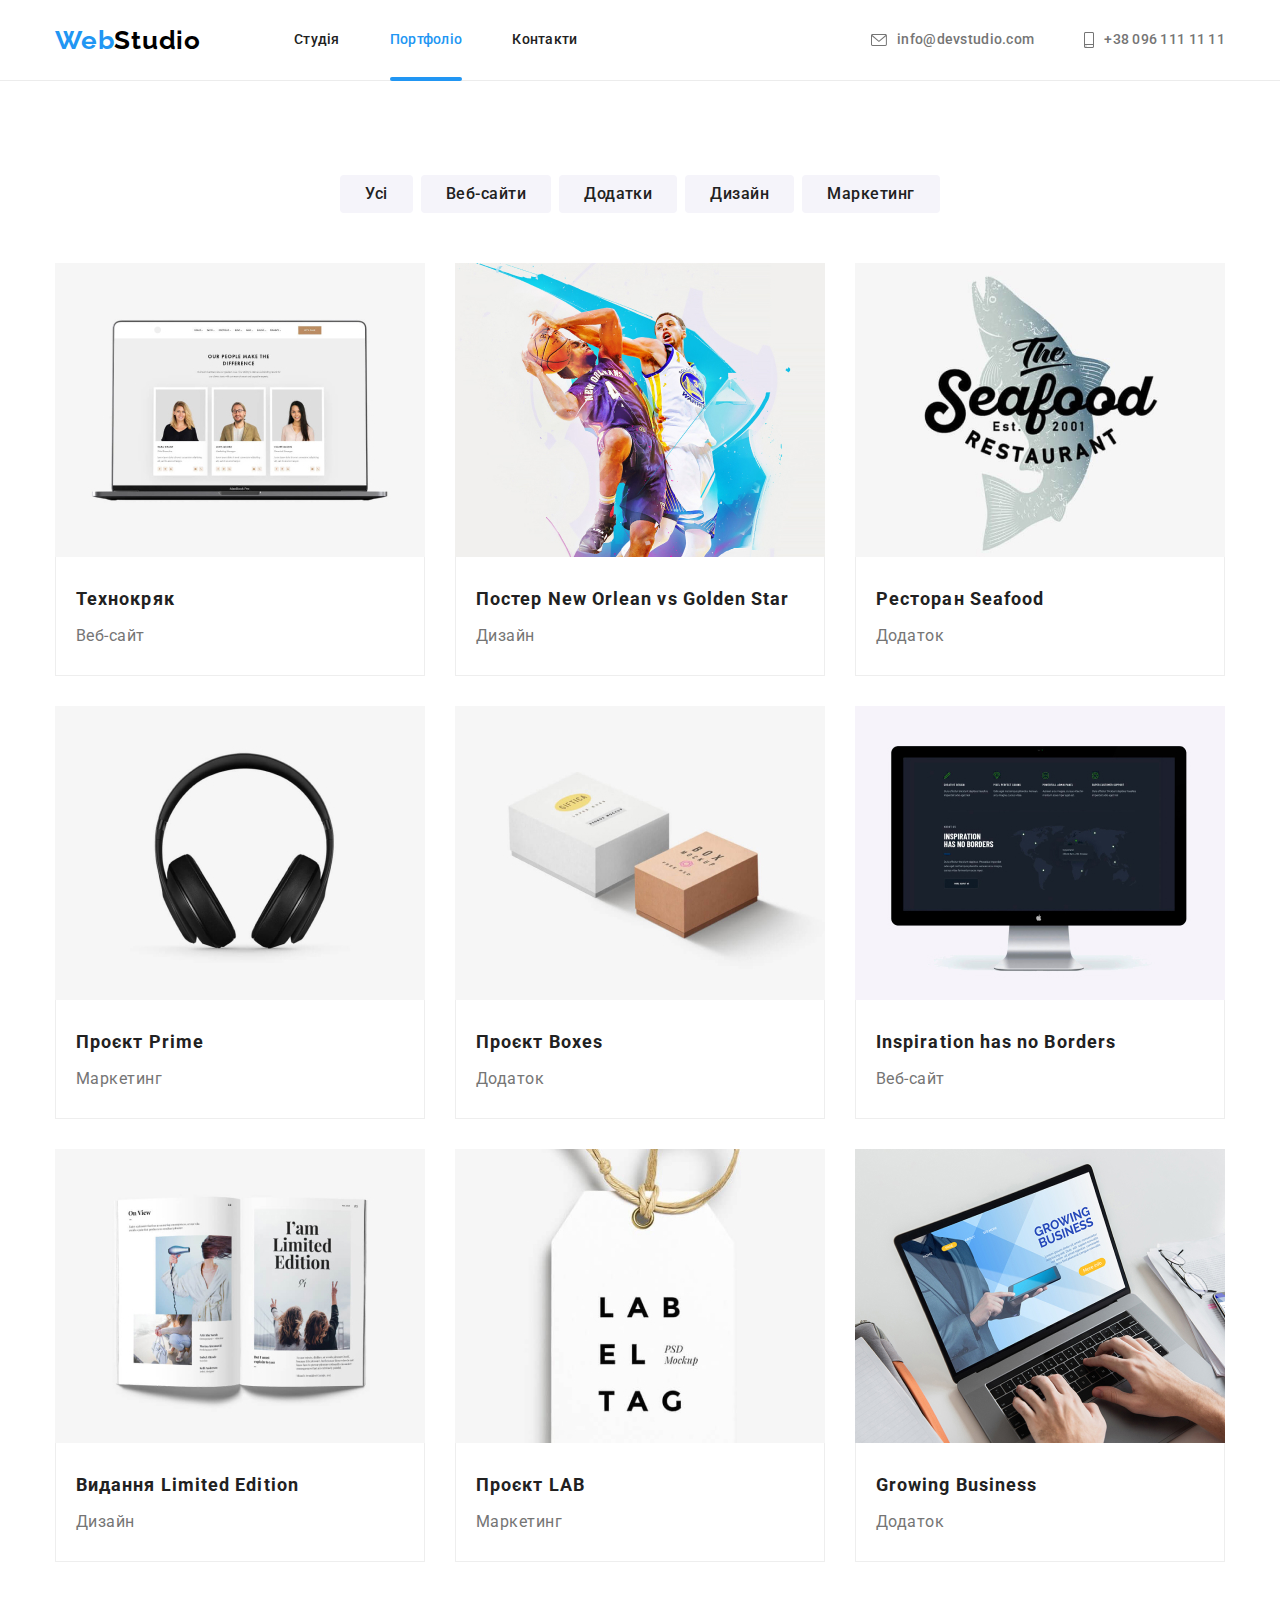
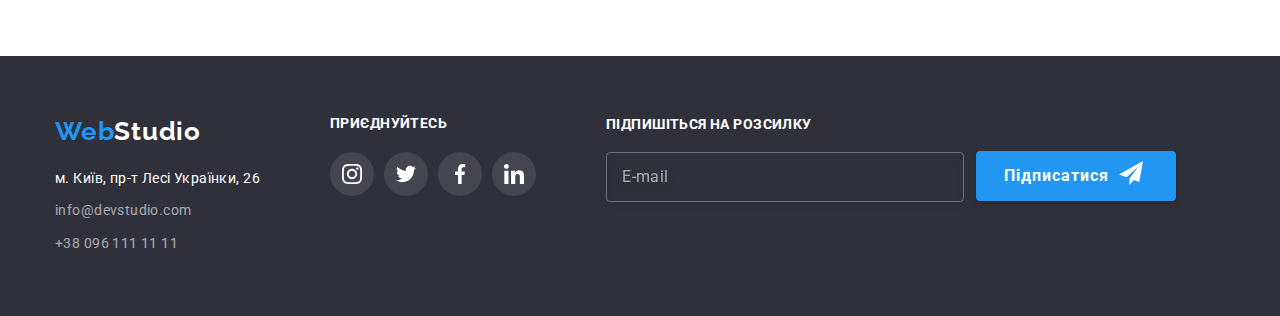
==== portfolio.html @ 60e1505f "HW8" ====
<!DOCTYPE html>
<html lang="uk">
<head>
    <meta charset="UTF-8">
    <meta http-equiv="X-UA-Compatible" content="IE=edge">
    <meta name="viewport" content="width=device-width, initial-scale=1.0">
    <title>Web Studio</title>
    <link rel="preconnect" href="https://fonts.googleapis.com">
    <link rel="preconnect" href="https://fonts.gstatic.com" crossorigin>
    <link href="https://fonts.googleapis.com/css2?family=Raleway:wght@700&family=Roboto:wght@400;500;700;900&display=swap" rel="stylesheet">
    <link rel="stylesheet" href="https://cdnjs.cloudflare.com/ajax/libs/modern-normalize/1.1.0/modern-normalize.min.css">
    <link rel="stylesheet" href="./css/main.min.css">
</head>
<body>
<!--Header-->
    <header class="header">
        <div class="header__main container">
            <a href="./index.html" class="logo">Web<span class="logo__header">Studio</span></a>
            
            <button type="button" class="button" data-menu-open>
                <svg width="40" height="40">
                    <use class="button__menu" href="./images/icons.svg#icon-menu"></use>
                </svg>
            </button>
            <div class="menu is-open" id="menu" data-menu>
                <button type="button" class="button button--close" data-menu-close>
                    <svg width="40" height="40" aria-label="mobile menu switch">
                        <use class="button__close" href="./images/icons.svg#icon-close"></use>
                    </svg>
                </button>
                <nav class="nav">
                    <ul class="nav__list list">
                        <li class="nav__item">
                            <a href="./index.html" class="nav__link">Студія</a>
                        </li>
                        <li class="nav__item">
                            <a href="#" class="nav__link nav__page">Портфоліо</a>
                        </li>
                        <li class="nav__item">
                            <a href="#" class="nav__link">Контакти</a>
                        </li>
                    </ul>
                </nav>
                <div class="mobile">
                    <ul class="contacts list">
                        <li class="contacts__item contacts__item--mail">
                            <a href="mailto:info@devstudio.com" class="contacts__link contacts__link--mail">
                                <svg class="contacts__envelope">
                                    <use href="./images/icons.svg#icon-envelope"></use>
                                </svg>
                                <span>info@devstudio.com</span>
                            </a>
                        </li>
                        <li class="contacts__item contacts__item--phone">
                            <a href="tel:+380961111111" class="contacts__link contacts__link--phone">
                                <svg class="contacts__smartphone">
                                    <use href="./images/icons.svg#icon-smartphone"></use>
                                </svg>
                                <span>+38 096 111 11 11</span>
                            </a>
                        </li>
                    </ul>
                    <ul class="social list">
                        <li>
                            <a href="#" class="social__network">Instagram</a>
                        </li>
                        <li>
                            <a href="#" class="social__network social__network--after">Twitter</a>
                        </li>
                        <li>
                            <a href="#" class="social__network social__network--after">Facebook</a>
                        </li>
                        <li>
                            <a href="#" class="social__network social__network--after">LinkedIn</a>
                        </li>
                    </ul>
                </div>
            </div>
        </div>
</header>
<!--Portfolio-->
    <main>
        <section class="portfolio">
            <h1 class="visually-hidden">Портфоліо</h1>
            <ul class="portfolio__names list">
                <li class="portfolio__elment">
                    <button type="button" class="portfolio__btn">Усі</button>
                </li>
                <li class="portfolio__elment">
                    <button type="button" class="portfolio__btn">Веб-сайти</button>
                </li>
                <li class="portfolio__elment">
                    <button type="button" class="portfolio__btn">Додатки</button>
                </li>
                <li class="portfolio__elment">
                    <button type="button" class="portfolio__btn">Дизайн</button>
                </li>
                <li class="portfolio__elment">
                    <button type="button" class="portfolio__btn">Маркетинг</button>
                </li>
            </ul>
            <div class="container">
                <ul class="portfolio__list list">
                    
                    <li class="portfolio__item">
                        <a href="#" class="portfolio__link">
                            <div class="portfolio__overlay">
                                <picture>
                                    <source srcset="
                                        ./images/projects/tehnocryack_s@1x.jpg 1x,
                                        ./images/projects/tehnocryack_s@2x.jpg 2x " media="(max-width: 767px)" type="image/jpg" />
                                    <source srcset="
                                        ./images/projects/tehnocryack_L@1x.jpg 1x,
                                        ./images/projects/tehnocryack_L@2x.jpg 2x" media="(min-width: 1200px)" type="image/jpg" />
                                    <source srcset="
                                        ./images/projects/tehnocryack_m@1x.jpg 1x,
                                        ./images/projects/tehnocryack_m@2x.jpg 2x " media="(min-width: 768px)" type="image/jpg" />
                                    <img class="portfolio__img" src="./images/projects/tehnocryack_L@1x.jpg" alt="website" />
                                </picture>
                                <p class="portfolio__overlay-text">Ресурс пропонує комплексні пропозиції з різним рівнем функціоналу та сервісів. Все це дозволить відвідувачу отримати
                                вичерпні відомості про компанію чи приватну особу.</p>
                            </div>
                            <div class="portfolio__item-text">
                                <h2 class="portfolio__title">Технокряк</h2>
                                <p class="portfolio__text">Веб-сайт</p>
                            </div>
                        </a>
                    </li>

                    <li class="portfolio__item">
                        <a href="#" class="portfolio__link">
                            <div class="portfolio__overlay">
                                <picture>
                                    <source srcset="
                                        ./images/projects/new-orlean_s@1x-1.jpg 1x,
                                        ./images/projects/new-orlean_s@2x-1.jpg 2x " media="(max-width: 767px)" type="image/jpg" />
                                    <source srcset="
                                        ./images/projects/new-orlean_L@1x-1.jpg 1x,
                                        ./images/projects/new-orlean_L@2x-1.jpg 2x" media="(min-width: 1200px)" type="image/jpg" />
                                    <source srcset="
                                        ./images/projects/new-orlean_m@1x-1.jpg 1x,
                                        ./images/projects/new-orlean_m@2x-1.jpg 2x " media="(min-width: 768px)" type="image/jpg" />
                                    <img class="portfolio__img" src="./images/projects/new-orlean_L@1x-1.jpg" alt="website" />
                                </picture>
                                <p class="portfolio__overlay-text">Ресурс пропонує комплексні пропозиції з різним рівнем функціоналу та сервісів. Все це дозволить відвідувачу отримати
                                вичерпні відомості про компанію чи приватну особу.</p>
                            </div>
                            <div class="portfolio__item-text">
                                <h2 class="portfolio__title">Постер New Orlean vs Golden Star</h2>
                                <p class="portfolio__text">Дизайн</p>
                            </div>
                        </a>
                    </li>

                    <li class="portfolio__item">
                        <a href="#" class="portfolio__link">
                            <div class="portfolio__overlay">
                                <picture>
                                    <source srcset="
                                        ./images/projects/seafood_s@1x-2.jpg 1x,
                                        ./images/projects/seafood_s@2x-2.jpg 2x " media="(max-width: 767px)" type="image/jpg" />
                                    <source srcset="
                                         ./images/projects/seafood_L@1x-2.jpg 1x,
                                         ./images/projects/seafood_L@2x-2.jpg 2x" media="(min-width: 1200px)" type="image/jpg" />
                                    <source srcset="
                                        ./images/projects/seafood_m@1x-2.jpg 1x,
                                        ./images/projects/seafood_m@2x-2.jpg 2x " media="(min-width: 768px)" type="image/jpg" />
                                    <img class="portfolio__img" src="./images/projects/seafood_L@1x-2.jpg" alt="website" />
                                </picture>
                                <p class="portfolio__overlay-text">Ресурс пропонує комплексні пропозиції з різним рівнем функціоналу та сервісів. Все це дозволить відвідувачу отримати
                                вичерпні відомості про компанію чи приватну особу.</p>
                            </div>
                            <div class="portfolio__item-text">
                                <h2 class="portfolio__title">Ресторан Seafood</h2>
                                <p class="portfolio__text">Додаток</p>
                            </div>
                        </a>
                    </li>
                    <li class="portfolio__item">
                        <a href="#" class="portfolio__link">
                            <div class="portfolio__overlay">
                                <picture>
                                <source srcset="
                                    ./images/projects/prime_s@1x-3.jpg 1x,
                                    ./images/projects/prime_s@2x-3.jpg 2x " media="(max-width: 767px)" type="image/jpg" />
                                <source srcset="
                                    ./images/projects/prime_L@1x-3.jpg 1x,
                                    ./images/projects/prime_L@2x-3.jpg 2x" media="(min-width: 1200px)" type="image/jpg" />
                                <source srcset="
                                    ./images/projects/prime_m@1x-3.jpg 1x,
                                    ./images/projects/prime_m@2x-3.jpg 2x " media="(min-width: 768px)" type="image/jpg" />
                                <img class="portfolio__img" src="./images/projects/prime_L@1x-3.jpg" alt="website" />
                                </picture>
                                <p class="portfolio__overlay-text">Ресурс пропонує комплексні пропозиції з різним рівнем функціоналу та сервісів. Все це дозволить відвідувачу отримати
                                вичерпні відомості про компанію чи приватну особу.</p>
                            </div>
                            <div class="portfolio__item-text">
                                <h2 class="portfolio__title">Проєкт Prime</h2>
                                <p class="portfolio__text">Маркетинг</p>
                            </div>
                        </a>
                    </li>
                    <li class="portfolio__item">
                        <a href="#" class="portfolio__link">
                            <div class="portfolio__overlay">
                                <picture>
                                    <source srcset="
                                       ./images/projects/boxes_s@1x-4.jpg 1x,
                                       ./images/projects/boxes_s@2x-4.jpg 2x " media="(max-width: 767px)" type="image/jpg" />
                                    <source srcset="
                                        ./images/projects/boxes_L@1x-4.jpg 1x,
                                        ./images/projects/boxes_L@2x-4.jpg 2x" media="(min-width: 1200px)" type="image/jpg" />
                                    <source srcset="
                                        ./images/projects/boxes_m@1x-4.jpg 1x,
                                        ./images/projects/boxes_m@2x-4.jpg 2x " media="(min-width: 768px)" type="image/jpg" />
                                    <img class="portfolio__img" src="./images/projects/boxes_L@1x-4.jpg" alt="website" />
                                </picture>
                                <p class="portfolio__overlay-text">Ресурс пропонує комплексні пропозиції з різним рівнем функціоналу та сервісів. Все це дозволить відвідувачу отримати
                                вичерпні відомості про компанію чи приватну особу.</p>
                            </div>
                            <div class="portfolio__item-text">
                                <h2 class="portfolio__title">Проєкт Boxes</h2>
                                <p class="portfolio__text">Додаток</p>
                            </div>
                        </a>
                    </li>
                    <li class="portfolio__item">
                        <a href="#" class="portfolio__link">
                            <div class="portfolio__overlay">
                                <picture>
                                    <source srcset="
                                       ./images/projects/inspiration_s@1x-5.jpg 1x,
                                       ./images/projects/inspiration_s@2x-5.jpg 2x " media="(max-width: 767px)" type="image/jpg" />
                                    <source srcset="
                                        ./images/projects/inspiration_L@1x-5.jpg 1x,
                                        ./images/projects/inspiration_L@2x-5.jpg 2x " media="(min-width: 1200px)" type="image/jpg" />
                                    <source srcset="
                                        ./images/projects/inspiration_m@1x-5.jpg 1x,
                                        ./images/projects/inspiration_m@2x-5.jpg 2x " media="(min-width: 768px)" type="image/jpg" />
                                    <img class="portfolio__img" src="./images/projects/inspiration_L@1x-5.jpg" alt="website" />
                                </picture>
                                <p class="portfolio__overlay-text">Ресурс пропонує комплексні пропозиції з різним рівнем функціоналу та сервісів. Все це дозволить відвідувачу отримати
                                вичерпні відомості про компанію чи приватну особу.</p>
                            </div>
                            <div class="portfolio__item-text">
                                <h2 class="portfolio__title">Inspiration has no Borders</h2>
                                <p class="portfolio__text">Веб-сайт</p>
                            </div>
                        </a>
                    </li>
                    <li class="portfolio__item">
                        <a href="#" class="portfolio__link">
                            <div class="portfolio__overlay">
                                <picture>
                                    <source srcset="
                                        ./images/projects/limited_s@1x-6.jpg 1x,
                                        ./images/projects/limited_s@2x-6.jpg 2x " media="(max-width: 767px)" type="image/jpg" />
                                    <source srcset="
                                        ./images/projects/limited_L@1x-6.jpg 1x,
                                        ./images/projects/limited_L@2x-6.jpg 2x " media="(min-width: 1200px)" type="image/jpg" />
                                    <source srcset="
                                        ./images/projects/limited_m@1x-6.jpg 1x,
                                        ./images/projects/limited_m@2x-6.jpg  2x " media="(min-width: 768px)" type="image/jpg" />
                                    <img class="portfolio__img" src="./images/projects/limited_L@1x-6.jpg" alt="website" />
                                </picture>
                                <p class="portfolio__overlay-text">Ресурс пропонує комплексні пропозиції з різним рівнем функціоналу та сервісів. Все це дозволить відвідувачу отримати
                                вичерпні відомості про компанію чи приватну особу.</p>
                            </div>
                            <div class="portfolio__item-text">
                                <h2 class="portfolio__title">Видання Limited Edition</h2>
                                <p class="portfolio__text">Дизайн</p>
                            </div>
                        </a>
                    </li>
                    <li class="portfolio__item">
                        <a href="#" class="portfolio__link">
                            <div class="portfolio__overlay">
                                <picture>
                                    <source srcset="
                                        ./images/projects/lab_s@1x-7.jpg 1x,
                                        ./images/projects/lab_s@2x-7.jpg 2x " media="(max-width: 767px)" type="image/jpg" />
                                    <source srcset="
                                        ./images/projects/lab_L@1x-7.jpg 1x,
                                        ./images/projects/lab_L@2x-7.jpg 2x " media="(min-width: 1200px)" type="image/jpg" />
                                    <source srcset="
                                        ./images/projects/lab_m@1x-7.jpg 1x,
                                        ./images/projects/lab_m@2x-7.jpg  2x " media="(min-width: 768px)" type="image/jpg" />
                                    <img class="portfolio__img" src="./images/projects/lab_L@1x-7.jpg" alt="website" />
                                </picture>
                                <p class="portfolio__overlay-text">Ресурс пропонує комплексні пропозиції з різним рівнем функціоналу та сервісів. Все це дозволить відвідувачу отримати
                                вичерпні відомості про компанію чи приватну особу.</p>
                            </div>
                            <div class="portfolio__item-text">
                                <h2 class="portfolio__title">Проєкт LAB</h2>
                                <p class="portfolio__text">Маркетинг</p>
                            </div>
                        </a>
                    </li>
                    <li class="portfolio__item">
                        <a href="#" class="portfolio__link">
                            <div class="portfolio__overlay">
                                <picture>
                                    <source srcset="
                                       ./images/projects/business_s@1x-8.jpg 1x,
                                       ./images/projects/business_s@2x-8.jpg 2x " media="(max-width: 767px)" type="image/jpg" />
                                    <source srcset="
                                        ./images/projects/business_L@1x-8.jpg 1x,
                                        ./images/projects/business_L@2x-8.jpg 2x " media="(min-width: 1200px)" type="image/jpg" />
                                    <source srcset="
                                        ./images/projects/business_m@1x-8.jpg 1x,
                                        ./images/projects/business_m@2x-8.jpg 2x " media="(min-width: 768px)" type="image/jpg" />
                                    <img class="portfolio__img" src="./images/projects/business_L@1x-8.jpg" alt=" website" />
                                </picture>
                                <p class="portfolio__overlay-text">Ресурс пропонує комплексні пропозиції з різним рівнем функціоналу та сервісів. Все це дозволить відвідувачу отримати
                                вичерпні відомості про компанію чи приватну особу.</p>
                            </div>
                            <div class="portfolio__item-text">
                                <h2 class="portfolio__title">Growing Business</h2>
                                <p class="portfolio__text">Додаток</p>
                            </div>
                        </a>
                    </li>
                </ul>
            </div>
        </section>
    </main>
    <!--Footer-->
    <footer class="footer">
        <div class="footer__main container">
            <div class="footer__list">
                <!--Address-->
                <div class="footer__address">
                    <a href="./index.html" class="logo">Web<span class="logo__footer">Studio</span></a>
                    <address class="address">
                        <ul class="address__list list">
                            <li class="address__item">
                                <a href="https://goo.gl/maps/w5W1yfR7xaKUDnxX9" target="_blank" rel="noreferrer"
                                    class="address__cont">м. Київ, пр-т Лесі Українки, 26</a>
                            </li>
                            <li class="address__item">
                                <a href="mailto:info@devstudio.com"
                                    class="address__cont address__cont--color">info@devstudio.com</a>
                            </li>
                            <li class="address__item">
                                <a href="tel:+380961111111" class="address__cont address__cont--color">+38 096 111 11 11</a>
                            </li>
                        </ul>
                    </address>
                </div>
                <!--Footer Networks-->
                <div class="footer__networks">
                    <h2 class="footer__title">приєднуйтесь</h2>
                    <ul class="network list">
                        <li>
                            <a href="https://instagram.com" target="_blank" rel="nofollow noopener noreferrer" class="network__icon">
                                <svg class="network__svg" width="20" height="20">
                                    <use href="./images/icons.svg#icon-instagram"></use>
                                </svg>
                            </a>
                        </li>
                        <li>
                            <a href="https://twitter.com" aria-label="Twitter icon" target="_blank" rel="nofollow noopener noreferrer"
                                class="network__icon">
                                <svg class="network__svg" width="20" height="20">
                                    <use href="./images/icons.svg#icon-twitter"></use>
                                </svg>
                            </a>
                        </li>
                        <li>
                            <a href="https://facebook.com" aria-label="Facebook icon" target="_blank" rel="nofollow noopener noreferrer"
                                class="network__icon">
                                <svg class="network__svg" width="20" height="20">
                                    <use href="./images/icons.svg#icon-facebook"></use>
                                </svg>
                            </a>
                        </li>
                        <li>
                            <a href="https://linkedin.com" aria-label="LinkedIn icon" target="_blank" rel="nofollow noopener noreferrer"
                                class="network__icon">
                                <svg class="network__svg" width="20" height="20">
                                    <use href="./images/icons.svg#icon-linkedin"></use>
                                </svg>
                            </a>
                        </li>
                    </ul>
                </div>
            </div>
            <!--Footer Subscription-->
            <form class="subscription">
                <div class="subscription__mail">
                    <label for="mail">Підпишіться на розсилку</label>
                    <input class="subscription__input" type="email" name="mail" id="mail" placeholder="E-mail" />
                </div>
                <button type="submit" class="subscription__btn">Підписатися
                    <svg class="subscription__icon" width="24" height="24">
                        <use href="./images/icons.svg#icon-subscription"></use>
                    </svg>
                </button>
            </form>
        </div>
    </footer>
    
    <script src="./js/modal.js"></script>
    <script src="./js/mobile-menu.js"></script>
</body>
</html>
---- css/main.min.css ----
body{font-family:"Roboto",sans-serif;color:#212121}body.modal-open{overflow:hidden}body.menu-open{overflow:hidden}body.is-open{overflow:hidden}button{cursor:pointer;font-family:inherit}img{display:block;max-width:100%;height:auto}h1,h2,h3,h4,h5,h6,p,ul,li{margin:0;padding:0}.container{max-width:1200px;padding:0 15px;margin:0 auto}@media screen and (min-width: 480px){.container{width:480px}}@media screen and (min-width: 768px){.container{width:768px}}@media screen and (min-width: 1200px){.container{width:1200px}}.list{margin:0;padding:0;list-style:none}.visually-hidden{position:absolute;white-space:nowrap;width:1px;height:1px;overflow:hidden;border:0;padding:0;clip:rect(0 0 0 0);-webkit-clip-path:inset(50%);clip-path:inset(50%);margin:-1px}.section{padding-top:60px;padding-bottom:60px}@media screen and (min-width: 1200px){.section{padding-top:94px;padding-bottom:94px}}.logo{padding:20px 0 20px 0;font-weight:700;font-size:26px;line-height:1.19;letter-spacing:.03em;text-decoration:none;font-family:"Raleway",sans-serif;color:#2196f3}.logo__header{color:#000}.logo__footer{color:#fff}.network{display:-webkit-inline-box;display:-ms-inline-flexbox;display:inline-flex;-webkit-box-pack:center;-ms-flex-pack:center;justify-content:center;-ms-flex-wrap:wrap;flex-wrap:wrap;gap:10px}.network--team{margin-bottom:30px}.network__icon{-webkit-transition:background-color 250ms cubic-bezier(0.4, 0, 0.2, 1);transition:background-color 250ms cubic-bezier(0.4, 0, 0.2, 1);display:-webkit-box;display:-ms-flexbox;display:flex;-webkit-box-pack:center;-ms-flex-pack:center;justify-content:center;-webkit-box-align:center;-ms-flex-align:center;align-items:center;width:44px;height:44px;border-radius:50%;background-color:rgba(255,255,255,.1)}.network__icon:hover,.network__icon:focus{background-color:#2196f3}.network__icon--team{background-color:#fff}.network__icon--team:hover>.network__svg--team{fill:#fff}.network__svg{fill:#fff}.network__svg--team{-webkit-transition:fill 250ms cubic-bezier(0.4, 0, 0.2, 1);transition:fill 250ms cubic-bezier(0.4, 0, 0.2, 1);fill:#afb1b8}.header{background-color:#fff;border-bottom:1px solid #ececec}.header__main{display:-webkit-box;display:-ms-flexbox;display:flex;-webkit-box-align:center;-ms-flex-align:center;align-items:center}.button{display:none}@media screen and (max-width: 767px){.button{display:-webkit-inline-box;display:-ms-inline-flexbox;display:inline-flex;margin:0;padding:0;margin-left:auto;border:none;background-color:rgba(0,0,0,0)}}.button.button__close{display:block}.button.is-open .button__close{display:block}.button.is-open .button__menu{display:none;position:absolute}.button:hover,.button:focus{fill:#2196f3}.button--close{position:absolute;top:10px;right:15px}.button--close svg{padding:5px}.menu{display:-webkit-box;display:-ms-flexbox;display:flex;-webkit-box-orient:vertical;-webkit-box-direction:normal;-ms-flex-direction:column;flex-direction:column;-webkit-box-pack:justify;-ms-flex-pack:justify;justify-content:space-between;overflow-y:auto;z-index:1}@media screen and (min-width: 768px){.menu{display:contents}}@media screen and (max-width: 767px){.menu{position:fixed;top:0;left:0;width:100%;height:100%;padding:48px 40px;background-color:#fff}}@media screen and (max-width: 369px){.menu{padding:48px 25px}}@media screen and (max-width: 767px){.menu.is-open{display:none}}.nav__list{display:block}@media screen and (min-width: 768px){.nav__list{display:-webkit-box;display:-ms-flexbox;display:flex;gap:50px;margin-left:93px}}@media screen and (max-width: 767px){.nav__item{margin-bottom:32px}}.nav__link{-webkit-transition:color 250ms cubic-bezier(0.4, 0, 0.2, 1);transition:color 250ms cubic-bezier(0.4, 0, 0.2, 1);font-style:normal;font-weight:500;font-size:40px;line-height:1.175;letter-spacing:.02em;text-decoration:none;color:#212121}@media screen and (max-width: 379px){.nav__link{font-size:30px}}@media screen and (min-width: 768px){.nav__link{display:block;padding-top:32px;padding-bottom:32px;font-weight:500;font-size:14px;line-height:1.14;letter-spacing:.02em}}.nav__link:hover,.nav__link:focus{color:#2196f3}.nav__page{position:relative;color:#2196f3}@media screen and (min-width: 768px){.nav__page::after{position:absolute;content:"";bottom:-1px;display:block;width:100%;height:4px;border-radius:2px;background-color:#2196f3}}@media screen and (min-width: 768px){.mobile{margin-left:auto}}@media screen and (max-width: 767px){.contacts{display:-webkit-box;display:-ms-flexbox;display:flex;gap:32px;margin-bottom:64px}}@media screen and (max-width: 1199px){.contacts{-webkit-box-orient:vertical;-webkit-box-direction:normal;-ms-flex-direction:column;flex-direction:column}}@media screen and (min-width: 1200px){.contacts{display:-webkit-box;display:-ms-flexbox;display:flex;-webkit-box-align:center;-ms-flex-align:center;align-items:center}}.contacts__link{-webkit-transition:fill 250ms,color 250ms cubic-bezier(0.4, 0, 0.2, 1);transition:fill 250ms,color 250ms cubic-bezier(0.4, 0, 0.2, 1);display:-webkit-box;display:-ms-flexbox;display:flex;-webkit-box-align:center;-ms-flex-align:center;align-items:center;padding-top:10px;padding-bottom:10px;text-decoration:none}@media screen and (min-width: 768px){.contacts__link{font-weight:500;font-size:14px;line-height:1.14;letter-spacing:.02em;color:#757575;fill:#757575}.contacts__link:hover{color:#2196f3;fill:#2196f3}}@media screen and (max-width: 767px){.contacts__link--phone{color:#2196f3}.contacts__link--mail{color:#757575}}.contacts__item+.contacts__item{margin-left:50px}@media screen and (max-width: 1199px){.contacts__item+.contacts__item{margin-left:0}}@media screen and (max-width: 767px){.contacts__item--mail{-webkit-box-ordinal-group:3;-ms-flex-order:2;order:2;font-weight:500;font-size:24px;line-height:1.1666666667;letter-spacing:.02em}}.contacts__envelope{display:none}@media screen and (min-width: 768px){.contacts__envelope{display:block;width:16px;height:12px;margin-right:10px}}@media screen and (max-width: 767px){.contacts__item--phone{font-weight:500;font-size:34px;line-height:1.1764705882;letter-spacing:.02em}}@media screen and (max-width: 379px){.contacts__item--phone{font-size:30px}}.contacts__smartphone{display:none}@media screen and (min-width: 768px){.contacts__smartphone{display:block;width:10px;height:16px;margin-right:10px}}.social{display:-webkit-box;display:-ms-flexbox;display:flex;-ms-flex-wrap:wrap;flex-wrap:wrap;gap:20px}@media screen and (max-width: 439px){.social{-webkit-box-orient:vertical;-webkit-box-direction:normal;-ms-flex-direction:column;flex-direction:column}}@media screen and (min-width: 768px){.social{display:none}}.social__network{position:relative;font-weight:500;font-size:18px;line-height:1.2222222222;letter-spacing:.02em;text-decoration:none;color:#2196f3}@media screen and (max-width: 439px){.social__network{-ms-flex-negative:2;flex-shrink:2}}@media screen and (min-width: 440px){.social__network--after::after{position:absolute;top:0;left:-10px;content:"";display:block;width:0px;height:22px;border:1px solid rgba(33,33,33,.2)}}.hero{max-width:1600px;margin:0 auto;padding-top:200px;padding-bottom:200px;text-align:center;background-size:cover;background-position:center}.hero__title{margin:0 auto 30px;font-size:26px;font-weight:900;line-height:1.36;letter-spacing:.06em;text-transform:uppercase;color:#fff}@media screen and (max-width: 379px){.hero__title{padding:0 15px}}@media screen and (min-width: 480px){.hero__title{width:360px;height:84px}}@media screen and (min-width: 1200px){.hero__title{width:696px;height:120px;font-size:44px}}.hero__btn{padding:10px 32px;-webkit-box-shadow:0px 4px 4px rgba(0,0,0,.15);box-shadow:0px 4px 4px rgba(0,0,0,.15);border-radius:4px;border:none;font-weight:700;font-size:16px;line-height:1.87;letter-spacing:.06em;background-color:#2196f3;color:#fff}.hero{background-image:-webkit-gradient(linear, left top, left bottom, from(rgba(47, 48, 58, 0.4)), to(rgba(47, 48, 58, 0.4))),url("../images/hero/hero_s@1x.jpg");background-image:linear-gradient(rgba(47, 48, 58, 0.4), rgba(47, 48, 58, 0.4)),url("../images/hero/hero_s@1x.jpg")}@media(min-device-pixel-ratio: 2),(-webkit-min-device-pixel-ratio: 2),(min-resolution: 192dpi),(min-resolution: 2dppx){.hero{background-image:-webkit-gradient(linear, left top, left bottom, from(rgba(47, 48, 58, 0.4)), to(rgba(47, 48, 58, 0.4))),url("../images/hero/hero_s@2x.jpg");background-image:linear-gradient(rgba(47, 48, 58, 0.4), rgba(47, 48, 58, 0.4)),url("../images/hero/hero_s@2x.jpg")}}@media screen and (min-width: 768px){.hero{background-image:-webkit-gradient(linear, left top, left bottom, from(rgba(47, 48, 58, 0.4)), to(rgba(47, 48, 58, 0.4))),url("../images/hero/hero_m@1x.jpg");background-image:linear-gradient(rgba(47, 48, 58, 0.4), rgba(47, 48, 58, 0.4)),url("../images/hero/hero_m@1x.jpg")}}@media screen and (min-width: 768px)and (min-device-pixel-ratio: 2),screen and (min-width: 768px)and (-webkit-min-device-pixel-ratio: 2),screen and (min-width: 768px)and (min-resolution: 192dpi),screen and (min-width: 768px)and (min-resolution: 2dppx){.hero{background-image:-webkit-gradient(linear, left top, left bottom, from(rgba(47, 48, 58, 0.4)), to(rgba(47, 48, 58, 0.4))),url("../images/hero/hero_m@2x.jpg");background-image:linear-gradient(rgba(47, 48, 58, 0.4), rgba(47, 48, 58, 0.4)),url("../images/hero/hero_m@2x.jpg")}}@media screen and (min-width: 1200px){.hero{background-image:-webkit-gradient(linear, left top, left bottom, from(rgba(47, 48, 58, 0.4)), to(rgba(47, 48, 58, 0.4))),url("../images/hero/hero_L@1x.jpg");background-image:linear-gradient(rgba(47, 48, 58, 0.4), rgba(47, 48, 58, 0.4)),url("../images/hero/hero_L@1x.jpg")}}@media screen and (min-width: 1200px)and (min-device-pixel-ratio: 2),screen and (min-width: 1200px)and (-webkit-min-device-pixel-ratio: 2),screen and (min-width: 1200px)and (min-resolution: 192dpi),screen and (min-width: 1200px)and (min-resolution: 2dppx){.hero{background-image:-webkit-gradient(linear, left top, left bottom, from(rgba(47, 48, 58, 0.4)), to(rgba(47, 48, 58, 0.4))),url("../images/hero/hero_L@2x.jpg");background-image:linear-gradient(rgba(47, 48, 58, 0.4), rgba(47, 48, 58, 0.4)),url("../images/hero/hero_L@2x.jpg")}}.advantages{background-color:#fff}@media screen and (min-width: 1200px){.advantages{padding-bottom:0}}.advantages__list{display:-webkit-box;display:-ms-flexbox;display:flex;-ms-flex-wrap:wrap;flex-wrap:wrap;gap:30px}@media screen and (max-width: 1199px){.advantages__list{-webkit-box-pack:center;-ms-flex-pack:center;justify-content:center}}@media screen and (min-width: 768px){.advantages__item{-ms-flex-preferred-size:calc((100% - 30px)/2);flex-basis:calc((100% - 30px)/2)}}@media screen and (min-width: 1200px){.advantages__item{-ms-flex-preferred-size:calc((100% - 90px)/4);flex-basis:calc((100% - 90px)/4)}}.advantages__icon{display:-webkit-box;display:-ms-flexbox;display:flex;-webkit-box-pack:center;-ms-flex-pack:center;justify-content:center;-webkit-box-align:center;-ms-flex-align:center;align-items:center;height:120px;margin-bottom:30px;border-radius:4px;background-color:#f5f4fa}@media screen and (min-width: 480px){.advantages__icon{width:450px}}@media screen and (min-width: 768px){.advantages__icon{width:354px}}@media screen and (min-width: 1200px){.advantages__icon{width:270px}}.advantages__svg{width:70px;height:70px}.advantages__title{margin-bottom:10px;font-size:14px;line-height:1.14;letter-spacing:.03em;text-transform:uppercase}@media screen and (max-width: 767px){.advantages__title{text-align:center}}.advantages__text{font-size:14px;line-height:1.71;letter-spacing:.03em;color:#757575}@media screen and (min-width: 480px){.advantages__text{width:354px}}@media screen and (min-width: 1200px){.advantages__text{width:270px}}.practice{background-color:#fff}.practice__title{margin-bottom:50px;font-size:36px;line-height:1.17;text-align:center;letter-spacing:.03em}.practice__list{display:-webkit-box;display:-ms-flexbox;display:flex;gap:30px;-ms-flex-wrap:wrap;flex-wrap:wrap}.practice__item{position:relative;-ms-flex-preferred-size:calc((100% - 60px)/3);flex-basis:calc((100% - 60px)/3)}.practice__img{display:block}.practice__lining{position:absolute;bottom:0;width:370px;height:70px;background-color:rgba(47,48,58,.8)}.practice__name{padding-top:27px;padding-bottom:27px;font-size:14px;line-height:1.14;text-align:center;letter-spacing:.03em;text-transform:uppercase;color:#fff}@media screen and (max-width: 1199px){.practice{display:none}}.team{text-align:center;background-color:#f5f4fa}.team__title{margin-bottom:50px;font-size:36px;line-height:1.17;letter-spacing:.03em}.team__list{display:-webkit-box;display:-ms-flexbox;display:flex;gap:30px;-ms-flex-wrap:wrap;flex-wrap:wrap;-webkit-box-pack:center;-ms-flex-pack:center;justify-content:center}.team__item{background:#fff;-webkit-box-shadow:0px 1px 3px rgba(0,0,0,.12),0px 1px 1px rgba(0,0,0,.14),0px 2px 1px rgba(0,0,0,.2);box-shadow:0px 1px 3px rgba(0,0,0,.12),0px 1px 1px rgba(0,0,0,.14),0px 2px 1px rgba(0,0,0,.2);border-radius:0px 0px 4px 4px}@media screen and (min-width: 768px){.team__item{-ms-flex-preferred-size:calc((100% - 30px)/2);flex-basis:calc((100% - 30px)/2)}}@media screen and (min-width: 1200px){.team__item{-ms-flex-preferred-size:calc((100% - 90px)/4);flex-basis:calc((100% - 90px)/4)}}.team__name{margin:30px 0 10px 0;font-weight:500;font-size:16px;line-height:1.19;letter-spacing:.03em}.team__text{margin-bottom:16px;font-size:16px;line-height:1.19;letter-spacing:.03em;color:#757575}.team img{width:450px}@media screen and (min-width: 480px){.team img{height:460px}}@media screen and (min-width: 768px){.team img{width:354px;height:374px}}@media screen and (min-width: 1200px){.team img{width:270px;height:260px}}.clients__title{margin-bottom:50px;font-size:36px;line-height:1.16;letter-spacing:.03em;text-align:center}.clients__list{display:-webkit-box;display:-ms-flexbox;display:flex;-webkit-box-pack:center;-ms-flex-pack:center;justify-content:center;-ms-flex-wrap:wrap;flex-wrap:wrap;gap:30px}@media screen and (min-width: 480px){.clients__item{-ms-flex-preferred-size:calc((100% - 30px)/2);flex-basis:calc((100% - 30px)/2)}}@media screen and (min-width: 768px){.clients__item{-ms-flex-preferred-size:calc((100% - 60px)/3);flex-basis:calc((100% - 60px)/3)}}@media screen and (min-width: 1200px){.clients__item{-ms-flex-preferred-size:calc((100% - 150px)/6);flex-basis:calc((100% - 150px)/6)}}.clients__icon{-webkit-transition:border-color 250ms,color 250ms cubic-bezier(0.4, 0, 0.2, 1);transition:border-color 250ms,color 250ms cubic-bezier(0.4, 0, 0.2, 1);display:block;width:210px;height:92px;border:1px solid #afb1b8;border-radius:4px;color:#afb1b8}@media screen and (min-width: 768px){.clients__icon{width:226px}}@media screen and (min-width: 1200px){.clients__icon{width:170px}}.clients__icon:hover,.clients__icon:focus{border-color:#2196f3;color:#2196f3}.clients__svg{margin:16px 52px;width:106px;height:60px;fill:currentColor}@media screen and (min-width: 768px){.clients__svg{margin:16px 60px}}@media screen and (min-width: 1200px){.clients__svg{margin:16px 32px}}.portfolio{padding-top:94px;padding-bottom:94px;background-color:#fff}.portfolio__names{display:-webkit-box;display:-ms-flexbox;display:flex;-ms-flex-wrap:wrap;flex-wrap:wrap;-webkit-box-pack:center;-ms-flex-pack:center;justify-content:center;margin-bottom:50px;gap:8px}.portfolio__elment{-ms-flex-line-pack:start;align-content:flex-start}.portfolio__btn{-webkit-transition:background-color 250ms,color 250ms,border-radius 250ms cubic-bezier(0.4, 0, 0.2, 1),-webkit-box-shadow 250ms;transition:background-color 250ms,color 250ms,border-radius 250ms cubic-bezier(0.4, 0, 0.2, 1),-webkit-box-shadow 250ms;transition:background-color 250ms,color 250ms,box-shadow 250ms,border-radius 250ms cubic-bezier(0.4, 0, 0.2, 1);transition:background-color 250ms,color 250ms,box-shadow 250ms,border-radius 250ms cubic-bezier(0.4, 0, 0.2, 1),-webkit-box-shadow 250ms;padding:6px 25px;border:none;border-radius:4px;font-weight:500;font-size:16px;line-height:1.62;text-align:center;letter-spacing:.03em;background-color:#f5f4fa;color:#212121}.portfolio__btn:hover,.portfolio__btn:focus{background-color:#2196f3;color:#fff;-webkit-box-shadow:0px 3px 1px rgba(0,0,0,.1),0px 1px 2px rgba(0,0,0,.08),0px 2px 2px rgba(0,0,0,.12);box-shadow:0px 3px 1px rgba(0,0,0,.1),0px 1px 2px rgba(0,0,0,.08),0px 2px 2px rgba(0,0,0,.12)}.portfolio__list{display:-webkit-box;display:-ms-flexbox;display:flex;-ms-flex-wrap:wrap;flex-wrap:wrap;gap:30px}.portfolio__item{-webkit-transition:250ms cubic-bezier(0.4, 0, 0.2, 1);transition:250ms cubic-bezier(0.4, 0, 0.2, 1);width:450px}.portfolio__item:hover,.portfolio__item:focus{-webkit-box-shadow:0px 1px 1px rgba(0,0,0,.12),0px 4px 4px rgba(0,0,0,.06),1px 4px 6px rgba(0,0,0,.16);box-shadow:0px 1px 1px rgba(0,0,0,.12),0px 4px 4px rgba(0,0,0,.06),1px 4px 6px rgba(0,0,0,.16)}@media screen and (min-width: 768px){.portfolio__item{width:354px;-ms-flex-preferred-size:calc((100% - 30px)/2);flex-basis:calc((100% - 30px)/2)}}@media screen and (min-width: 1200px){.portfolio__item{width:370px;-ms-flex-preferred-size:calc((100% - 60px)/3);flex-basis:calc((100% - 60px)/3)}}.portfolio__link{text-decoration:none}.portfolio__img{height:294px}@media screen and (max-width: 767px){.portfolio__img{width:450px}}.portfolio__overlay{position:relative;overflow:hidden}.portfolio__item:hover .portfolio__overlay-text{-webkit-transform:translateY(0);transform:translateY(0)}.portfolio__overlay-text{-webkit-transition:-webkit-transform 250ms cubic-bezier(0.4, 0, 0.2, 1);transition:-webkit-transform 250ms cubic-bezier(0.4, 0, 0.2, 1);transition:transform 250ms cubic-bezier(0.4, 0, 0.2, 1);transition:transform 250ms cubic-bezier(0.4, 0, 0.2, 1), -webkit-transform 250ms cubic-bezier(0.4, 0, 0.2, 1);position:absolute;-webkit-transform:translateY(100%);transform:translateY(100%);top:0;width:100%;height:100%;padding:63px 24px;font-size:18px;line-height:1.55;letter-spacing:.03em;background-color:rgba(33,150,243,.9);color:#fff}.portfolio__item-text{padding:24px 20px;border:1px solid #eee;border-top:none}.portfolio__title{margin-bottom:4px;font-size:18px;line-height:2;letter-spacing:.06em;color:#212121}.portfolio__text{font-size:16px;line-height:1.87;letter-spacing:.03em;color:#757575}.footer{background-color:#2f303a}.footer__main{padding-top:60px}@media screen and (min-width: 1200px){.footer__main{display:-webkit-box;display:-ms-flexbox;display:flex;-ms-flex-wrap:wrap;flex-wrap:wrap;gap:70px}}.footer__list{display:contents}@media screen and (max-width: 767px){.footer__list{-webkit-box-orient:vertical;-webkit-box-direction:normal;-ms-flex-direction:column;flex-direction:column}}@media screen and (max-width: 1199px){.footer__list{display:-webkit-box;display:-ms-flexbox;display:flex;-ms-flex-pack:distribute;justify-content:space-around}}@media screen and (max-width: 1199px){.footer__address{text-align:center}}.footer__networks{display:-webkit-box;display:-ms-flexbox;display:flex;-webkit-box-orient:vertical;-webkit-box-direction:normal;-ms-flex-direction:column;flex-direction:column}@media screen and (max-width: 767px){.footer__networks{margin-bottom:60px}}.address{margin-top:20px;padding-bottom:60px;font-style:normal}.address__item{margin-bottom:9px;display:block}.address__item:last-child{margin-bottom:0}.address__cont{-webkit-transition:color 250ms cubic-bezier(0.4, 0, 0.2, 1);transition:color 250ms cubic-bezier(0.4, 0, 0.2, 1);font-weight:400;font-size:14px;line-height:1.71;letter-spacing:.03em;text-decoration:none;color:#fff}.address__cont:hover,.address__cont:focus{color:#fff}.address__cont--color{color:rgba(255,255,255,.6)}.footer__title{margin-bottom:20px;font-size:14px;line-height:1.14;letter-spacing:.03em;text-transform:uppercase;color:#fff}@media screen and (max-width: 1199px){.footer__title{text-align:center}}.subscription{color:#fff}@media screen and (min-width: 1200px){.subscription{display:-webkit-box;display:-ms-flexbox;display:flex;gap:12px}}@media screen and (max-width: 1199px){.subscription{display:-webkit-box;display:-ms-flexbox;display:flex;-webkit-box-orient:vertical;-webkit-box-direction:normal;-ms-flex-direction:column;flex-direction:column;-webkit-box-align:center;-ms-flex-align:center;align-items:center;text-align:center;padding-bottom:58px}}.subscription__mail{display:-webkit-box;display:-ms-flexbox;display:flex;-webkit-box-orient:vertical;-webkit-box-direction:normal;-ms-flex-direction:column;flex-direction:column;font-weight:700;font-size:14px;line-height:1.1428571429;letter-spacing:.03em;text-transform:uppercase}@media screen and (max-width: 1199px){.subscription__mail{margin-bottom:20px}}.subscription__mail label{display:contents;cursor:pointer}.subscription__input{height:50px;margin-top:20px;padding:16px 15px;border:1px solid rgba(255,255,255,.3);-webkit-filter:drop-shadow(0px 4px 4px rgba(0, 0, 0, 0.15));filter:drop-shadow(0px 4px 4px rgba(0, 0, 0, 0.15));border-radius:4px;background-color:rgba(0,0,0,0)}@media screen and (min-width: 480px){.subscription__input{width:358px}}.subscription__input:focus{font-weight:400;font-size:16px;line-height:1.25;letter-spacing:.03em;color:#fff;background-color:rgba(0,0,0,0)}.subscription__input::-webkit-input-placeholder{font-weight:400;font-size:16px;line-height:1.25;letter-spacing:.03em;color:rgba(255,255,255,.6)}.subscription__input::-moz-placeholder{font-weight:400;font-size:16px;line-height:1.25;letter-spacing:.03em;color:rgba(255,255,255,.6)}.subscription__input:-ms-input-placeholder{font-weight:400;font-size:16px;line-height:1.25;letter-spacing:.03em;color:rgba(255,255,255,.6)}.subscription__input::-ms-input-placeholder{font-weight:400;font-size:16px;line-height:1.25;letter-spacing:.03em;color:rgba(255,255,255,.6)}.subscription__input::placeholder{font-weight:400;font-size:16px;line-height:1.25;letter-spacing:.03em;color:rgba(255,255,255,.6)}.subscription__btn{display:-webkit-box;display:-ms-flexbox;display:flex;width:200px;height:50px;padding:10px 28px;-webkit-box-shadow:0px 4px 4px rgba(0,0,0,.15);box-shadow:0px 4px 4px rgba(0,0,0,.15);border-radius:4px;border:none;font-weight:700;font-size:16px;line-height:1.87;letter-spacing:.06em;background-color:#2196f3;color:#fff}@media screen and (min-width: 1200px){.subscription__btn{-webkit-transform:translateY(35px);transform:translateY(35px)}}.subscription__icon{margin-left:10px;fill:#fff}.backdrop{position:fixed;top:0;left:0;-webkit-transition:opacity 250ms cubic-bezier(0.4, 0, 0.2, 1);transition:opacity 250ms cubic-bezier(0.4, 0, 0.2, 1);overflow-y:scroll;width:100%;height:100%;background-color:rgba(0,0,0,.2);opacity:1}.backdrop.is-hidden{opacity:0;pointer-events:none}.backdrop.is-hidden .modal{-webkit-transform:translate(-50%, -50%) scale(1.1);transform:translate(-50%, -50%) scale(1.1)}.modal{position:absolute;top:50%;left:50%;-webkit-transform:translate(-50%, -50%) scale(1);transform:translate(-50%, -50%) scale(1);-webkit-transition:-webkit-transform 250ms cubic-bezier(0.4, 0, 0.2, 1);transition:-webkit-transform 250ms cubic-bezier(0.4, 0, 0.2, 1);transition:transform 250ms cubic-bezier(0.4, 0, 0.2, 1);transition:transform 250ms cubic-bezier(0.4, 0, 0.2, 1), -webkit-transform 250ms cubic-bezier(0.4, 0, 0.2, 1);max-width:450px;max-height:609px;-webkit-box-shadow:0px 1px 3px rgba(0,0,0,.12),0px 1px 1px rgba(0,0,0,.14),0px 2px 1px rgba(0,0,0,.2);box-shadow:0px 1px 3px rgba(0,0,0,.12),0px 1px 1px rgba(0,0,0,.14),0px 2px 1px rgba(0,0,0,.2);border-radius:4px;background-color:#fff}@media screen and (min-width: 1200px){.modal{max-width:528px;max-height:581px}}.modal__hidden-btn{position:absolute;top:8px;right:8px;display:-webkit-box;display:-ms-flexbox;display:flex;-webkit-box-align:center;-ms-flex-align:center;align-items:center;height:30px;border-radius:50%;background:#fff;border:1px solid rgba(0,0,0,.1)}.modal__btn-icon{width:18px;height:18px;-webkit-transition:fill 250ms cubic-bezier(0.4, 0, 0.2, 1);transition:fill 250ms cubic-bezier(0.4, 0, 0.2, 1)}.modal__btn-icon:hover,.modal__btn-icon:focus{fill:#2196f3}.modal__group{padding:40px;text-align:center}@media screen and (max-width: 369px){.modal__group{padding:40px 25px}}.modal__title{margin-bottom:12px;font-size:20px;line-height:1.15;letter-spacing:.03em}.modal__item{margin-bottom:10px}.modal__field{position:relative;display:-webkit-box;display:-ms-flexbox;display:flex;-webkit-box-orient:vertical;-webkit-box-direction:normal;-ms-flex-direction:column;flex-direction:column;font-size:12px;line-height:1.1666666667;letter-spacing:.01em;text-align:left;color:#757575}.modal__field>input{margin-top:4px;padding:12px 42px;border:1px solid rgba(33,33,33,.2);border-radius:4px}.modal__field>input:focus-within,.modal__field>input:focus-visible{border:1px solid #2196f3;outline-style:none}.modal__field>svg{position:absolute;left:12px;bottom:11px}.modal__field>input:focus-within+svg{fill:#2196f3}.modal__textarea{margin-bottom:20px;text-align:left}.modal__textarea-label{display:-webkit-box;display:-ms-flexbox;display:flex;-webkit-box-orient:vertical;-webkit-box-direction:normal;-ms-flex-direction:column;flex-direction:column;font-size:12px;line-height:1.1666666667;letter-spacing:.01em;color:#757575}.modal__textarea-label>textarea{margin-top:4px;padding:12px 16px;resize:none;border:1px solid rgba(33,33,33,.2);border-radius:4px}.modal__textarea-label>textarea::-webkit-input-placeholder{font-size:12px;line-height:1.1666666667;letter-spacing:.01em;color:rgba(117,117,117,.5)}.modal__textarea-label>textarea::-moz-placeholder{font-size:12px;line-height:1.1666666667;letter-spacing:.01em;color:rgba(117,117,117,.5)}.modal__textarea-label>textarea:-ms-input-placeholder{font-size:12px;line-height:1.1666666667;letter-spacing:.01em;color:rgba(117,117,117,.5)}.modal__textarea-label>textarea::-ms-input-placeholder{font-size:12px;line-height:1.1666666667;letter-spacing:.01em;color:rgba(117,117,117,.5)}.modal__textarea-label>textarea::placeholder{font-size:12px;line-height:1.1666666667;letter-spacing:.01em;color:rgba(117,117,117,.5)}.modal__textarea-label:focus-within>textarea,.modal__textarea-label:focus-visible>textarea{border:1px solid #2196f3;outline-style:none}.modal__checkbox{margin-bottom:30px}.modal__checkbox label{font-size:14px;line-height:1.7142857143;letter-spacing:.03em;color:#757575}.modal__checkbox svg{position:relative;bottom:-3px;margin-right:7px;border:2px solid #212121;border-radius:3px;fill:rgba(0,0,0,0)}.modal__checkbox>label>input:checked+svg{background-color:#2196f3;border-color:#2196f3;fill:#fff}.modal__checkbox a{text-underline-offset:3px;color:#2196f3}.modal__btn{padding:10px 52px;-webkit-box-shadow:0px 4px 4px rgba(0,0,0,.15);box-shadow:0px 4px 4px rgba(0,0,0,.15);border-radius:4px;border:none;font-weight:700;font-size:16px;line-height:1.87;letter-spacing:.06em;background-color:#2196f3;color:#fff}/*# sourceMappingURL=main.min.css.map */
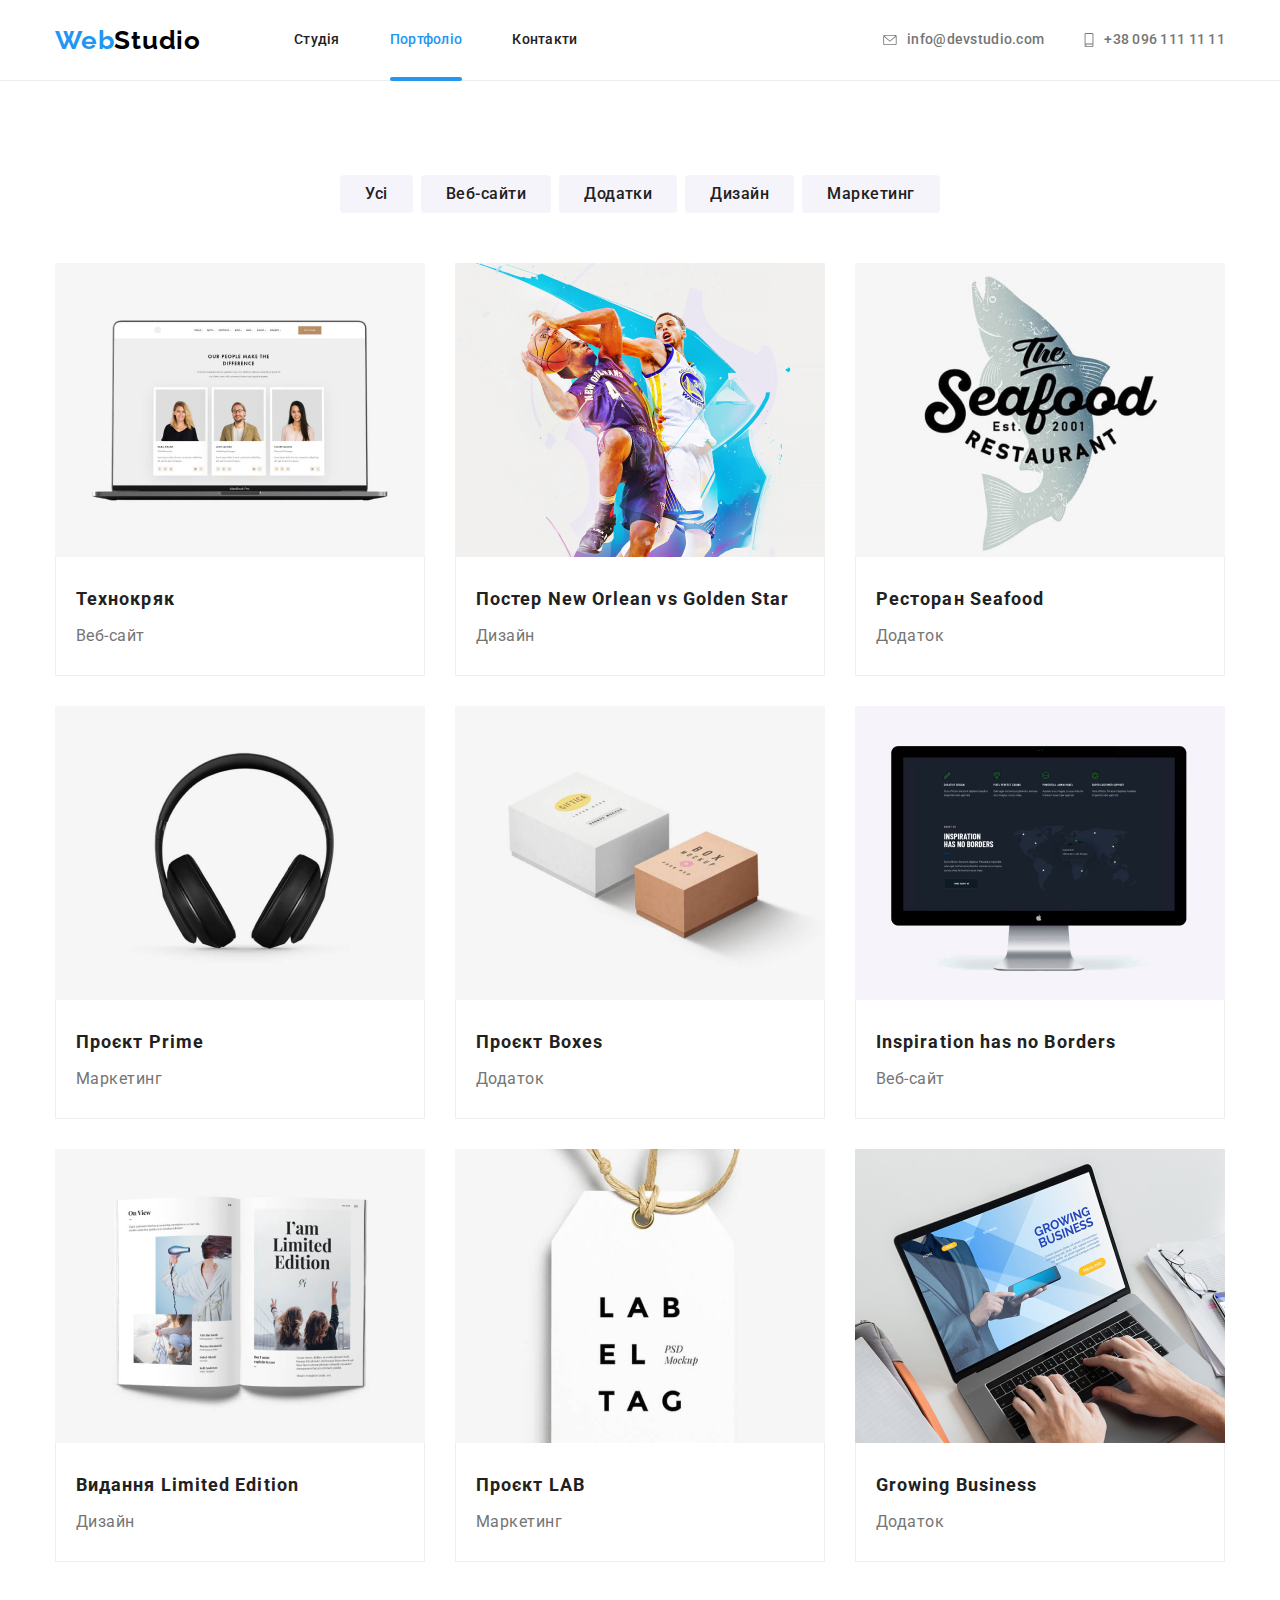
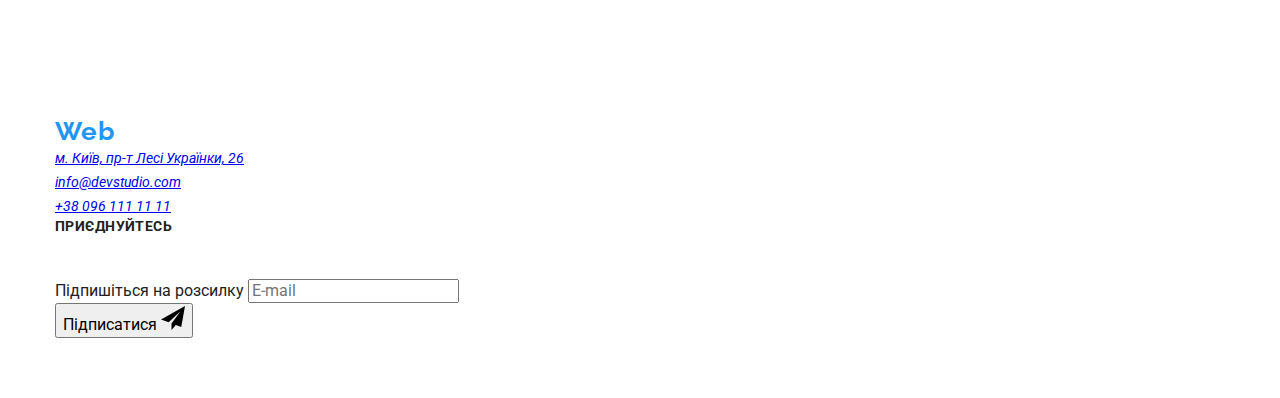
==== commit a550d9c4: "исправила иконки в хедере, иконки в карточках команды" ====
--- a/portfolio.html
+++ b/portfolio.html
@@ -42,23 +42,31 @@
                     </ul>
                 </nav>
                 <div class="mobile">
-                    <ul class="contacts list">
-                        <li class="contacts__item contacts__item--mail">
-                            <a href="mailto:info@devstudio.com" class="contacts__link contacts__link--mail">
-                                <svg class="contacts__envelope">
-                                    <use href="./images/icons.svg#icon-envelope"></use>
-                                </svg>
-                                <span>info@devstudio.com</span>
-                            </a>
-                        </li>
-                        <li class="contacts__item contacts__item--phone">
-                            <a href="tel:+380961111111" class="contacts__link contacts__link--phone">
-                                <svg class="contacts__smartphone">
-                                    <use href="./images/icons.svg#icon-smartphone"></use>
-                                </svg>
-                                <span>+38 096 111 11 11</span>
-                            </a>
-                        </li>
+                    <ul class="nav-list-contact list">
+                        <div class="contact">
+                            <li class="mail-header">
+                                <a href="" class="header-mail-link link">
+                                    <svg class="contact-icon mail link" width="16" height="12">
+                                        <use href="./images/icons.svg#icon-envelope">
+                                        </use>
+                                    </svg>
+                                    <span class="contact-text link">
+                                        info@devstudio.com
+                                    </span>
+                                </a>
+                            </li>
+                            <li class="mail-header">
+                                <a href="" class="header-tel-link link">
+                                    <svg class="contact-icon tel link" width="10" height="16">
+                                        <use href="./images/icons.svg#icon-smartphone">
+                                        </use>
+                                    </svg>
+                                    <span class="contact-text link">
+                                        +38 096 111 11 11
+                                    </span>
+                                </a>
+                            </li>
+                        </div>
                     </ul>
                     <ul class="social list">
                         <li>
--- a/css/main.min.css
+++ b/css/main.min.css
@@ -1 +1 @@
-body{font-family:"Roboto",sans-serif;color:#212121}body.modal-open{overflow:hidden}body.menu-open{overflow:hidden}body.is-open{overflow:hidden}button{cursor:pointer;font-family:inherit}img{display:block;max-width:100%;height:auto}h1,h2,h3,h4,h5,h6,p,ul,li{margin:0;padding:0}.container{max-width:1200px;padding:0 15px;margin:0 auto}@media screen and (min-width: 480px){.container{width:480px}}@media screen and (min-width: 768px){.container{width:768px}}@media screen and (min-width: 1200px){.container{width:1200px}}.list{margin:0;padding:0;list-style:none}.visually-hidden{position:absolute;white-space:nowrap;width:1px;height:1px;overflow:hidden;border:0;padding:0;clip:rect(0 0 0 0);-webkit-clip-path:inset(50%);clip-path:inset(50%);margin:-1px}.section{padding-top:60px;padding-bottom:60px}@media screen and (min-width: 1200px){.section{padding-top:94px;padding-bottom:94px}}.logo{padding:20px 0 20px 0;font-weight:700;font-size:26px;line-height:1.19;letter-spacing:.03em;text-decoration:none;font-family:"Raleway",sans-serif;color:#2196f3}.logo__header{color:#000}.logo__footer{color:#fff}.network{display:-webkit-inline-box;display:-ms-inline-flexbox;display:inline-flex;-webkit-box-pack:center;-ms-flex-pack:center;justify-content:center;-ms-flex-wrap:wrap;flex-wrap:wrap;gap:10px}.network--team{margin-bottom:30px}.network__icon{-webkit-transition:background-color 250ms cubic-bezier(0.4, 0, 0.2, 1);transition:background-color 250ms cubic-bezier(0.4, 0, 0.2, 1);display:-webkit-box;display:-ms-flexbox;display:flex;-webkit-box-pack:center;-ms-flex-pack:center;justify-content:center;-webkit-box-align:center;-ms-flex-align:center;align-items:center;width:44px;height:44px;border-radius:50%;background-color:rgba(255,255,255,.1)}.network__icon:hover,.network__icon:focus{background-color:#2196f3}.network__icon--team{background-color:#fff}.network__icon--team:hover>.network__svg--team{fill:#fff}.network__svg{fill:#fff}.network__svg--team{-webkit-transition:fill 250ms cubic-bezier(0.4, 0, 0.2, 1);transition:fill 250ms cubic-bezier(0.4, 0, 0.2, 1);fill:#afb1b8}.header{background-color:#fff;border-bottom:1px solid #ececec}.header__main{display:-webkit-box;display:-ms-flexbox;display:flex;-webkit-box-align:center;-ms-flex-align:center;align-items:center}.button{display:none}@media screen and (max-width: 767px){.button{display:-webkit-inline-box;display:-ms-inline-flexbox;display:inline-flex;margin:0;padding:0;margin-left:auto;border:none;background-color:rgba(0,0,0,0)}}.button.button__close{display:block}.button.is-open .button__close{display:block}.button.is-open .button__menu{display:none;position:absolute}.button:hover,.button:focus{fill:#2196f3}.button--close{position:absolute;top:10px;right:15px}.button--close svg{padding:5px}.menu{display:-webkit-box;display:-ms-flexbox;display:flex;-webkit-box-orient:vertical;-webkit-box-direction:normal;-ms-flex-direction:column;flex-direction:column;-webkit-box-pack:justify;-ms-flex-pack:justify;justify-content:space-between;overflow-y:auto;z-index:1}@media screen and (min-width: 768px){.menu{display:contents}}@media screen and (max-width: 767px){.menu{position:fixed;top:0;left:0;width:100%;height:100%;padding:48px 40px;background-color:#fff}}@media screen and (max-width: 369px){.menu{padding:48px 25px}}@media screen and (max-width: 767px){.menu.is-open{display:none}}.nav__list{display:block}@media screen and (min-width: 768px){.nav__list{display:-webkit-box;display:-ms-flexbox;display:flex;gap:50px;margin-left:93px}}@media screen and (max-width: 767px){.nav__item{margin-bottom:32px}}.nav__link{-webkit-transition:color 250ms cubic-bezier(0.4, 0, 0.2, 1);transition:color 250ms cubic-bezier(0.4, 0, 0.2, 1);font-style:normal;font-weight:500;font-size:40px;line-height:1.175;letter-spacing:.02em;text-decoration:none;color:#212121}@media screen and (max-width: 379px){.nav__link{font-size:30px}}@media screen and (min-width: 768px){.nav__link{display:block;padding-top:32px;padding-bottom:32px;font-weight:500;font-size:14px;line-height:1.14;letter-spacing:.02em}}.nav__link:hover,.nav__link:focus{color:#2196f3}.nav__page{position:relative;color:#2196f3}@media screen and (min-width: 768px){.nav__page::after{position:absolute;content:"";bottom:-1px;display:block;width:100%;height:4px;border-radius:2px;background-color:#2196f3}}@media screen and (min-width: 768px){.mobile{margin-left:auto}}@media screen and (max-width: 767px){.contacts{display:-webkit-box;display:-ms-flexbox;display:flex;gap:32px;margin-bottom:64px}}@media screen and (max-width: 1199px){.contacts{-webkit-box-orient:vertical;-webkit-box-direction:normal;-ms-flex-direction:column;flex-direction:column}}@media screen and (min-width: 1200px){.contacts{display:-webkit-box;display:-ms-flexbox;display:flex;-webkit-box-align:center;-ms-flex-align:center;align-items:center}}.contacts__link{-webkit-transition:fill 250ms,color 250ms cubic-bezier(0.4, 0, 0.2, 1);transition:fill 250ms,color 250ms cubic-bezier(0.4, 0, 0.2, 1);display:-webkit-box;display:-ms-flexbox;display:flex;-webkit-box-align:center;-ms-flex-align:center;align-items:center;padding-top:10px;padding-bottom:10px;text-decoration:none}@media screen and (min-width: 768px){.contacts__link{font-weight:500;font-size:14px;line-height:1.14;letter-spacing:.02em;color:#757575;fill:#757575}.contacts__link:hover{color:#2196f3;fill:#2196f3}}@media screen and (max-width: 767px){.contacts__link--phone{color:#2196f3}.contacts__link--mail{color:#757575}}.contacts__item+.contacts__item{margin-left:50px}@media screen and (max-width: 1199px){.contacts__item+.contacts__item{margin-left:0}}@media screen and (max-width: 767px){.contacts__item--mail{-webkit-box-ordinal-group:3;-ms-flex-order:2;order:2;font-weight:500;font-size:24px;line-height:1.1666666667;letter-spacing:.02em}}.contacts__envelope{display:none}@media screen and (min-width: 768px){.contacts__envelope{display:block;width:16px;height:12px;margin-right:10px}}@media screen and (max-width: 767px){.contacts__item--phone{font-weight:500;font-size:34px;line-height:1.1764705882;letter-spacing:.02em}}@media screen and (max-width: 379px){.contacts__item--phone{font-size:30px}}.contacts__smartphone{display:none}@media screen and (min-width: 768px){.contacts__smartphone{display:block;width:10px;height:16px;margin-right:10px}}.social{display:-webkit-box;display:-ms-flexbox;display:flex;-ms-flex-wrap:wrap;flex-wrap:wrap;gap:20px}@media screen and (max-width: 439px){.social{-webkit-box-orient:vertical;-webkit-box-direction:normal;-ms-flex-direction:column;flex-direction:column}}@media screen and (min-width: 768px){.social{display:none}}.social__network{position:relative;font-weight:500;font-size:18px;line-height:1.2222222222;letter-spacing:.02em;text-decoration:none;color:#2196f3}@media screen and (max-width: 439px){.social__network{-ms-flex-negative:2;flex-shrink:2}}@media screen and (min-width: 440px){.social__network--after::after{position:absolute;top:0;left:-10px;content:"";display:block;width:0px;height:22px;border:1px solid rgba(33,33,33,.2)}}.hero{max-width:1600px;margin:0 auto;padding-top:200px;padding-bottom:200px;text-align:center;background-size:cover;background-position:center}.hero__title{margin:0 auto 30px;font-size:26px;font-weight:900;line-height:1.36;letter-spacing:.06em;text-transform:uppercase;color:#fff}@media screen and (max-width: 379px){.hero__title{padding:0 15px}}@media screen and (min-width: 480px){.hero__title{width:360px;height:84px}}@media screen and (min-width: 1200px){.hero__title{width:696px;height:120px;font-size:44px}}.hero__btn{padding:10px 32px;-webkit-box-shadow:0px 4px 4px rgba(0,0,0,.15);box-shadow:0px 4px 4px rgba(0,0,0,.15);border-radius:4px;border:none;font-weight:700;font-size:16px;line-height:1.87;letter-spacing:.06em;background-color:#2196f3;color:#fff}.hero{background-image:-webkit-gradient(linear, left top, left bottom, from(rgba(47, 48, 58, 0.4)), to(rgba(47, 48, 58, 0.4))),url("../images/hero/hero_s@1x.jpg");background-image:linear-gradient(rgba(47, 48, 58, 0.4), rgba(47, 48, 58, 0.4)),url("../images/hero/hero_s@1x.jpg")}@media(min-device-pixel-ratio: 2),(-webkit-min-device-pixel-ratio: 2),(min-resolution: 192dpi),(min-resolution: 2dppx){.hero{background-image:-webkit-gradient(linear, left top, left bottom, from(rgba(47, 48, 58, 0.4)), to(rgba(47, 48, 58, 0.4))),url("../images/hero/hero_s@2x.jpg");background-image:linear-gradient(rgba(47, 48, 58, 0.4), rgba(47, 48, 58, 0.4)),url("../images/hero/hero_s@2x.jpg")}}@media screen and (min-width: 768px){.hero{background-image:-webkit-gradient(linear, left top, left bottom, from(rgba(47, 48, 58, 0.4)), to(rgba(47, 48, 58, 0.4))),url("../images/hero/hero_m@1x.jpg");background-image:linear-gradient(rgba(47, 48, 58, 0.4), rgba(47, 48, 58, 0.4)),url("../images/hero/hero_m@1x.jpg")}}@media screen and (min-width: 768px)and (min-device-pixel-ratio: 2),screen and (min-width: 768px)and (-webkit-min-device-pixel-ratio: 2),screen and (min-width: 768px)and (min-resolution: 192dpi),screen and (min-width: 768px)and (min-resolution: 2dppx){.hero{background-image:-webkit-gradient(linear, left top, left bottom, from(rgba(47, 48, 58, 0.4)), to(rgba(47, 48, 58, 0.4))),url("../images/hero/hero_m@2x.jpg");background-image:linear-gradient(rgba(47, 48, 58, 0.4), rgba(47, 48, 58, 0.4)),url("../images/hero/hero_m@2x.jpg")}}@media screen and (min-width: 1200px){.hero{background-image:-webkit-gradient(linear, left top, left bottom, from(rgba(47, 48, 58, 0.4)), to(rgba(47, 48, 58, 0.4))),url("../images/hero/hero_L@1x.jpg");background-image:linear-gradient(rgba(47, 48, 58, 0.4), rgba(47, 48, 58, 0.4)),url("../images/hero/hero_L@1x.jpg")}}@media screen and (min-width: 1200px)and (min-device-pixel-ratio: 2),screen and (min-width: 1200px)and (-webkit-min-device-pixel-ratio: 2),screen and (min-width: 1200px)and (min-resolution: 192dpi),screen and (min-width: 1200px)and (min-resolution: 2dppx){.hero{background-image:-webkit-gradient(linear, left top, left bottom, from(rgba(47, 48, 58, 0.4)), to(rgba(47, 48, 58, 0.4))),url("../images/hero/hero_L@2x.jpg");background-image:linear-gradient(rgba(47, 48, 58, 0.4), rgba(47, 48, 58, 0.4)),url("../images/hero/hero_L@2x.jpg")}}.advantages{background-color:#fff}@media screen and (min-width: 1200px){.advantages{padding-bottom:0}}.advantages__list{display:-webkit-box;display:-ms-flexbox;display:flex;-ms-flex-wrap:wrap;flex-wrap:wrap;gap:30px}@media screen and (max-width: 1199px){.advantages__list{-webkit-box-pack:center;-ms-flex-pack:center;justify-content:center}}@media screen and (min-width: 768px){.advantages__item{-ms-flex-preferred-size:calc((100% - 30px)/2);flex-basis:calc((100% - 30px)/2)}}@media screen and (min-width: 1200px){.advantages__item{-ms-flex-preferred-size:calc((100% - 90px)/4);flex-basis:calc((100% - 90px)/4)}}.advantages__icon{display:-webkit-box;display:-ms-flexbox;display:flex;-webkit-box-pack:center;-ms-flex-pack:center;justify-content:center;-webkit-box-align:center;-ms-flex-align:center;align-items:center;height:120px;margin-bottom:30px;border-radius:4px;background-color:#f5f4fa}@media screen and (min-width: 480px){.advantages__icon{width:450px}}@media screen and (min-width: 768px){.advantages__icon{width:354px}}@media screen and (min-width: 1200px){.advantages__icon{width:270px}}.advantages__svg{width:70px;height:70px}.advantages__title{margin-bottom:10px;font-size:14px;line-height:1.14;letter-spacing:.03em;text-transform:uppercase}@media screen and (max-width: 767px){.advantages__title{text-align:center}}.advantages__text{font-size:14px;line-height:1.71;letter-spacing:.03em;color:#757575}@media screen and (min-width: 480px){.advantages__text{width:354px}}@media screen and (min-width: 1200px){.advantages__text{width:270px}}.practice{background-color:#fff}.practice__title{margin-bottom:50px;font-size:36px;line-height:1.17;text-align:center;letter-spacing:.03em}.practice__list{display:-webkit-box;display:-ms-flexbox;display:flex;gap:30px;-ms-flex-wrap:wrap;flex-wrap:wrap}.practice__item{position:relative;-ms-flex-preferred-size:calc((100% - 60px)/3);flex-basis:calc((100% - 60px)/3)}.practice__img{display:block}.practice__lining{position:absolute;bottom:0;width:370px;height:70px;background-color:rgba(47,48,58,.8)}.practice__name{padding-top:27px;padding-bottom:27px;font-size:14px;line-height:1.14;text-align:center;letter-spacing:.03em;text-transform:uppercase;color:#fff}@media screen and (max-width: 1199px){.practice{display:none}}.team{text-align:center;background-color:#f5f4fa}.team__title{margin-bottom:50px;font-size:36px;line-height:1.17;letter-spacing:.03em}.team__list{display:-webkit-box;display:-ms-flexbox;display:flex;gap:30px;-ms-flex-wrap:wrap;flex-wrap:wrap;-webkit-box-pack:center;-ms-flex-pack:center;justify-content:center}.team__item{background:#fff;-webkit-box-shadow:0px 1px 3px rgba(0,0,0,.12),0px 1px 1px rgba(0,0,0,.14),0px 2px 1px rgba(0,0,0,.2);box-shadow:0px 1px 3px rgba(0,0,0,.12),0px 1px 1px rgba(0,0,0,.14),0px 2px 1px rgba(0,0,0,.2);border-radius:0px 0px 4px 4px}@media screen and (min-width: 768px){.team__item{-ms-flex-preferred-size:calc((100% - 30px)/2);flex-basis:calc((100% - 30px)/2)}}@media screen and (min-width: 1200px){.team__item{-ms-flex-preferred-size:calc((100% - 90px)/4);flex-basis:calc((100% - 90px)/4)}}.team__name{margin:30px 0 10px 0;font-weight:500;font-size:16px;line-height:1.19;letter-spacing:.03em}.team__text{margin-bottom:16px;font-size:16px;line-height:1.19;letter-spacing:.03em;color:#757575}.team img{width:450px}@media screen and (min-width: 480px){.team img{height:460px}}@media screen and (min-width: 768px){.team img{width:354px;height:374px}}@media screen and (min-width: 1200px){.team img{width:270px;height:260px}}.clients__title{margin-bottom:50px;font-size:36px;line-height:1.16;letter-spacing:.03em;text-align:center}.clients__list{display:-webkit-box;display:-ms-flexbox;display:flex;-webkit-box-pack:center;-ms-flex-pack:center;justify-content:center;-ms-flex-wrap:wrap;flex-wrap:wrap;gap:30px}@media screen and (min-width: 480px){.clients__item{-ms-flex-preferred-size:calc((100% - 30px)/2);flex-basis:calc((100% - 30px)/2)}}@media screen and (min-width: 768px){.clients__item{-ms-flex-preferred-size:calc((100% - 60px)/3);flex-basis:calc((100% - 60px)/3)}}@media screen and (min-width: 1200px){.clients__item{-ms-flex-preferred-size:calc((100% - 150px)/6);flex-basis:calc((100% - 150px)/6)}}.clients__icon{-webkit-transition:border-color 250ms,color 250ms cubic-bezier(0.4, 0, 0.2, 1);transition:border-color 250ms,color 250ms cubic-bezier(0.4, 0, 0.2, 1);display:block;width:210px;height:92px;border:1px solid #afb1b8;border-radius:4px;color:#afb1b8}@media screen and (min-width: 768px){.clients__icon{width:226px}}@media screen and (min-width: 1200px){.clients__icon{width:170px}}.clients__icon:hover,.clients__icon:focus{border-color:#2196f3;color:#2196f3}.clients__svg{margin:16px 52px;width:106px;height:60px;fill:currentColor}@media screen and (min-width: 768px){.clients__svg{margin:16px 60px}}@media screen and (min-width: 1200px){.clients__svg{margin:16px 32px}}.portfolio{padding-top:94px;padding-bottom:94px;background-color:#fff}.portfolio__names{display:-webkit-box;display:-ms-flexbox;display:flex;-ms-flex-wrap:wrap;flex-wrap:wrap;-webkit-box-pack:center;-ms-flex-pack:center;justify-content:center;margin-bottom:50px;gap:8px}.portfolio__elment{-ms-flex-line-pack:start;align-content:flex-start}.portfolio__btn{-webkit-transition:background-color 250ms,color 250ms,border-radius 250ms cubic-bezier(0.4, 0, 0.2, 1),-webkit-box-shadow 250ms;transition:background-color 250ms,color 250ms,border-radius 250ms cubic-bezier(0.4, 0, 0.2, 1),-webkit-box-shadow 250ms;transition:background-color 250ms,color 250ms,box-shadow 250ms,border-radius 250ms cubic-bezier(0.4, 0, 0.2, 1);transition:background-color 250ms,color 250ms,box-shadow 250ms,border-radius 250ms cubic-bezier(0.4, 0, 0.2, 1),-webkit-box-shadow 250ms;padding:6px 25px;border:none;border-radius:4px;font-weight:500;font-size:16px;line-height:1.62;text-align:center;letter-spacing:.03em;background-color:#f5f4fa;color:#212121}.portfolio__btn:hover,.portfolio__btn:focus{background-color:#2196f3;color:#fff;-webkit-box-shadow:0px 3px 1px rgba(0,0,0,.1),0px 1px 2px rgba(0,0,0,.08),0px 2px 2px rgba(0,0,0,.12);box-shadow:0px 3px 1px rgba(0,0,0,.1),0px 1px 2px rgba(0,0,0,.08),0px 2px 2px rgba(0,0,0,.12)}.portfolio__list{display:-webkit-box;display:-ms-flexbox;display:flex;-ms-flex-wrap:wrap;flex-wrap:wrap;gap:30px}.portfolio__item{-webkit-transition:250ms cubic-bezier(0.4, 0, 0.2, 1);transition:250ms cubic-bezier(0.4, 0, 0.2, 1);width:450px}.portfolio__item:hover,.portfolio__item:focus{-webkit-box-shadow:0px 1px 1px rgba(0,0,0,.12),0px 4px 4px rgba(0,0,0,.06),1px 4px 6px rgba(0,0,0,.16);box-shadow:0px 1px 1px rgba(0,0,0,.12),0px 4px 4px rgba(0,0,0,.06),1px 4px 6px rgba(0,0,0,.16)}@media screen and (min-width: 768px){.portfolio__item{width:354px;-ms-flex-preferred-size:calc((100% - 30px)/2);flex-basis:calc((100% - 30px)/2)}}@media screen and (min-width: 1200px){.portfolio__item{width:370px;-ms-flex-preferred-size:calc((100% - 60px)/3);flex-basis:calc((100% - 60px)/3)}}.portfolio__link{text-decoration:none}.portfolio__img{height:294px}@media screen and (max-width: 767px){.portfolio__img{width:450px}}.portfolio__overlay{position:relative;overflow:hidden}.portfolio__item:hover .portfolio__overlay-text{-webkit-transform:translateY(0);transform:translateY(0)}.portfolio__overlay-text{-webkit-transition:-webkit-transform 250ms cubic-bezier(0.4, 0, 0.2, 1);transition:-webkit-transform 250ms cubic-bezier(0.4, 0, 0.2, 1);transition:transform 250ms cubic-bezier(0.4, 0, 0.2, 1);transition:transform 250ms cubic-bezier(0.4, 0, 0.2, 1), -webkit-transform 250ms cubic-bezier(0.4, 0, 0.2, 1);position:absolute;-webkit-transform:translateY(100%);transform:translateY(100%);top:0;width:100%;height:100%;padding:63px 24px;font-size:18px;line-height:1.55;letter-spacing:.03em;background-color:rgba(33,150,243,.9);color:#fff}.portfolio__item-text{padding:24px 20px;border:1px solid #eee;border-top:none}.portfolio__title{margin-bottom:4px;font-size:18px;line-height:2;letter-spacing:.06em;color:#212121}.portfolio__text{font-size:16px;line-height:1.87;letter-spacing:.03em;color:#757575}.footer{background-color:#2f303a}.footer__main{padding-top:60px}@media screen and (min-width: 1200px){.footer__main{display:-webkit-box;display:-ms-flexbox;display:flex;-ms-flex-wrap:wrap;flex-wrap:wrap;gap:70px}}.footer__list{display:contents}@media screen and (max-width: 767px){.footer__list{-webkit-box-orient:vertical;-webkit-box-direction:normal;-ms-flex-direction:column;flex-direction:column}}@media screen and (max-width: 1199px){.footer__list{display:-webkit-box;display:-ms-flexbox;display:flex;-ms-flex-pack:distribute;justify-content:space-around}}@media screen and (max-width: 1199px){.footer__address{text-align:center}}.footer__networks{display:-webkit-box;display:-ms-flexbox;display:flex;-webkit-box-orient:vertical;-webkit-box-direction:normal;-ms-flex-direction:column;flex-direction:column}@media screen and (max-width: 767px){.footer__networks{margin-bottom:60px}}.address{margin-top:20px;padding-bottom:60px;font-style:normal}.address__item{margin-bottom:9px;display:block}.address__item:last-child{margin-bottom:0}.address__cont{-webkit-transition:color 250ms cubic-bezier(0.4, 0, 0.2, 1);transition:color 250ms cubic-bezier(0.4, 0, 0.2, 1);font-weight:400;font-size:14px;line-height:1.71;letter-spacing:.03em;text-decoration:none;color:#fff}.address__cont:hover,.address__cont:focus{color:#fff}.address__cont--color{color:rgba(255,255,255,.6)}.footer__title{margin-bottom:20px;font-size:14px;line-height:1.14;letter-spacing:.03em;text-transform:uppercase;color:#fff}@media screen and (max-width: 1199px){.footer__title{text-align:center}}.subscription{color:#fff}@media screen and (min-width: 1200px){.subscription{display:-webkit-box;display:-ms-flexbox;display:flex;gap:12px}}@media screen and (max-width: 1199px){.subscription{display:-webkit-box;display:-ms-flexbox;display:flex;-webkit-box-orient:vertical;-webkit-box-direction:normal;-ms-flex-direction:column;flex-direction:column;-webkit-box-align:center;-ms-flex-align:center;align-items:center;text-align:center;padding-bottom:58px}}.subscription__mail{display:-webkit-box;display:-ms-flexbox;display:flex;-webkit-box-orient:vertical;-webkit-box-direction:normal;-ms-flex-direction:column;flex-direction:column;font-weight:700;font-size:14px;line-height:1.1428571429;letter-spacing:.03em;text-transform:uppercase}@media screen and (max-width: 1199px){.subscription__mail{margin-bottom:20px}}.subscription__mail label{display:contents;cursor:pointer}.subscription__input{height:50px;margin-top:20px;padding:16px 15px;border:1px solid rgba(255,255,255,.3);-webkit-filter:drop-shadow(0px 4px 4px rgba(0, 0, 0, 0.15));filter:drop-shadow(0px 4px 4px rgba(0, 0, 0, 0.15));border-radius:4px;background-color:rgba(0,0,0,0)}@media screen and (min-width: 480px){.subscription__input{width:358px}}.subscription__input:focus{font-weight:400;font-size:16px;line-height:1.25;letter-spacing:.03em;color:#fff;background-color:rgba(0,0,0,0)}.subscription__input::-webkit-input-placeholder{font-weight:400;font-size:16px;line-height:1.25;letter-spacing:.03em;color:rgba(255,255,255,.6)}.subscription__input::-moz-placeholder{font-weight:400;font-size:16px;line-height:1.25;letter-spacing:.03em;color:rgba(255,255,255,.6)}.subscription__input:-ms-input-placeholder{font-weight:400;font-size:16px;line-height:1.25;letter-spacing:.03em;color:rgba(255,255,255,.6)}.subscription__input::-ms-input-placeholder{font-weight:400;font-size:16px;line-height:1.25;letter-spacing:.03em;color:rgba(255,255,255,.6)}.subscription__input::placeholder{font-weight:400;font-size:16px;line-height:1.25;letter-spacing:.03em;color:rgba(255,255,255,.6)}.subscription__btn{display:-webkit-box;display:-ms-flexbox;display:flex;width:200px;height:50px;padding:10px 28px;-webkit-box-shadow:0px 4px 4px rgba(0,0,0,.15);box-shadow:0px 4px 4px rgba(0,0,0,.15);border-radius:4px;border:none;font-weight:700;font-size:16px;line-height:1.87;letter-spacing:.06em;background-color:#2196f3;color:#fff}@media screen and (min-width: 1200px){.subscription__btn{-webkit-transform:translateY(35px);transform:translateY(35px)}}.subscription__icon{margin-left:10px;fill:#fff}.backdrop{position:fixed;top:0;left:0;-webkit-transition:opacity 250ms cubic-bezier(0.4, 0, 0.2, 1);transition:opacity 250ms cubic-bezier(0.4, 0, 0.2, 1);overflow-y:scroll;width:100%;height:100%;background-color:rgba(0,0,0,.2);opacity:1}.backdrop.is-hidden{opacity:0;pointer-events:none}.backdrop.is-hidden .modal{-webkit-transform:translate(-50%, -50%) scale(1.1);transform:translate(-50%, -50%) scale(1.1)}.modal{position:absolute;top:50%;left:50%;-webkit-transform:translate(-50%, -50%) scale(1);transform:translate(-50%, -50%) scale(1);-webkit-transition:-webkit-transform 250ms cubic-bezier(0.4, 0, 0.2, 1);transition:-webkit-transform 250ms cubic-bezier(0.4, 0, 0.2, 1);transition:transform 250ms cubic-bezier(0.4, 0, 0.2, 1);transition:transform 250ms cubic-bezier(0.4, 0, 0.2, 1), -webkit-transform 250ms cubic-bezier(0.4, 0, 0.2, 1);max-width:450px;max-height:609px;-webkit-box-shadow:0px 1px 3px rgba(0,0,0,.12),0px 1px 1px rgba(0,0,0,.14),0px 2px 1px rgba(0,0,0,.2);box-shadow:0px 1px 3px rgba(0,0,0,.12),0px 1px 1px rgba(0,0,0,.14),0px 2px 1px rgba(0,0,0,.2);border-radius:4px;background-color:#fff}@media screen and (min-width: 1200px){.modal{max-width:528px;max-height:581px}}.modal__hidden-btn{position:absolute;top:8px;right:8px;display:-webkit-box;display:-ms-flexbox;display:flex;-webkit-box-align:center;-ms-flex-align:center;align-items:center;height:30px;border-radius:50%;background:#fff;border:1px solid rgba(0,0,0,.1)}.modal__btn-icon{width:18px;height:18px;-webkit-transition:fill 250ms cubic-bezier(0.4, 0, 0.2, 1);transition:fill 250ms cubic-bezier(0.4, 0, 0.2, 1)}.modal__btn-icon:hover,.modal__btn-icon:focus{fill:#2196f3}.modal__group{padding:40px;text-align:center}@media screen and (max-width: 369px){.modal__group{padding:40px 25px}}.modal__title{margin-bottom:12px;font-size:20px;line-height:1.15;letter-spacing:.03em}.modal__item{margin-bottom:10px}.modal__field{position:relative;display:-webkit-box;display:-ms-flexbox;display:flex;-webkit-box-orient:vertical;-webkit-box-direction:normal;-ms-flex-direction:column;flex-direction:column;font-size:12px;line-height:1.1666666667;letter-spacing:.01em;text-align:left;color:#757575}.modal__field>input{margin-top:4px;padding:12px 42px;border:1px solid rgba(33,33,33,.2);border-radius:4px}.modal__field>input:focus-within,.modal__field>input:focus-visible{border:1px solid #2196f3;outline-style:none}.modal__field>svg{position:absolute;left:12px;bottom:11px}.modal__field>input:focus-within+svg{fill:#2196f3}.modal__textarea{margin-bottom:20px;text-align:left}.modal__textarea-label{display:-webkit-box;display:-ms-flexbox;display:flex;-webkit-box-orient:vertical;-webkit-box-direction:normal;-ms-flex-direction:column;flex-direction:column;font-size:12px;line-height:1.1666666667;letter-spacing:.01em;color:#757575}.modal__textarea-label>textarea{margin-top:4px;padding:12px 16px;resize:none;border:1px solid rgba(33,33,33,.2);border-radius:4px}.modal__textarea-label>textarea::-webkit-input-placeholder{font-size:12px;line-height:1.1666666667;letter-spacing:.01em;color:rgba(117,117,117,.5)}.modal__textarea-label>textarea::-moz-placeholder{font-size:12px;line-height:1.1666666667;letter-spacing:.01em;color:rgba(117,117,117,.5)}.modal__textarea-label>textarea:-ms-input-placeholder{font-size:12px;line-height:1.1666666667;letter-spacing:.01em;color:rgba(117,117,117,.5)}.modal__textarea-label>textarea::-ms-input-placeholder{font-size:12px;line-height:1.1666666667;letter-spacing:.01em;color:rgba(117,117,117,.5)}.modal__textarea-label>textarea::placeholder{font-size:12px;line-height:1.1666666667;letter-spacing:.01em;color:rgba(117,117,117,.5)}.modal__textarea-label:focus-within>textarea,.modal__textarea-label:focus-visible>textarea{border:1px solid #2196f3;outline-style:none}.modal__checkbox{margin-bottom:30px}.modal__checkbox label{font-size:14px;line-height:1.7142857143;letter-spacing:.03em;color:#757575}.modal__checkbox svg{position:relative;bottom:-3px;margin-right:7px;border:2px solid #212121;border-radius:3px;fill:rgba(0,0,0,0)}.modal__checkbox>label>input:checked+svg{background-color:#2196f3;border-color:#2196f3;fill:#fff}.modal__checkbox a{text-underline-offset:3px;color:#2196f3}.modal__btn{padding:10px 52px;-webkit-box-shadow:0px 4px 4px rgba(0,0,0,.15);box-shadow:0px 4px 4px rgba(0,0,0,.15);border-radius:4px;border:none;font-weight:700;font-size:16px;line-height:1.87;letter-spacing:.06em;background-color:#2196f3;color:#fff}/*# sourceMappingURL=main.min.css.map */+body{font-family:"Roboto",sans-serif;color:#212121}body.modal-open{overflow:hidden}body.menu-open{overflow:hidden}body.is-open{overflow:hidden}button{cursor:pointer;font-family:inherit}img{display:block;max-width:100%;height:auto}h1,h2,h3,h4,h5,h6,p,ul,li{margin:0;padding:0}.container{width:100%;padding:0 15px;margin:0 auto}@media screen and (min-width: 480px){.container{width:480px}}@media screen and (min-width: 768px){.container{width:768px}}@media screen and (min-width: 1200px){.container{width:1200px}}.list{margin:0;padding:0;list-style:none}.link{text-decoration:none}.visually-hidden{position:absolute;white-space:nowrap;width:1px;height:1px;overflow:hidden;border:0;padding:0;clip:rect(0 0 0 0);-webkit-clip-path:inset(50%);clip-path:inset(50%);margin:-1px}.section{padding-top:60px;padding-bottom:60px}@media screen and (min-width: 1200px){.section{padding-top:94px;padding-bottom:94px}}.logo{padding:20px 0 20px 0;font-weight:700;font-size:26px;line-height:1.19;letter-spacing:.03em;text-decoration:none;font-family:"Raleway",sans-serif;color:#2196f3}.logo__header{color:#000}.logo__footer{color:#fff}.network{display:-webkit-inline-box;display:-ms-inline-flexbox;display:inline-flex;-webkit-box-pack:center;-ms-flex-pack:center;justify-content:center;-ms-flex-wrap:wrap;flex-wrap:wrap;gap:10px}.network__group{padding-top:30px;padding-bottom:30px;background-color:var(--second-color);border-radius:0px 0px 4px 4px;-webkit-box-shadow:0px 1px 3px rgba(0,0,0,.12),0px 1px 1px rgba(0,0,0,.14),0px 2px 1px rgba(0,0,0,.2);box-shadow:0px 1px 3px rgba(0,0,0,.12),0px 1px 1px rgba(0,0,0,.14),0px 2px 1px rgba(0,0,0,.2)}.network__icon{-webkit-transition:background-color 250ms cubic-bezier(0.4, 0, 0.2, 1);transition:background-color 250ms cubic-bezier(0.4, 0, 0.2, 1);display:-webkit-box;display:-ms-flexbox;display:flex;-webkit-box-pack:center;-ms-flex-pack:center;justify-content:center;-webkit-box-align:center;-ms-flex-align:center;align-items:center;width:44px;height:44px;border-radius:50%;background-color:rgba(255,255,255,.1)}.network__icon:hover,.network__icon:focus{background-color:#2196f3}.network__icon--team{background-color:#fff}.network__icon--team:hover>.network__svg--team{fill:#fff}.network__svg{fill:#fff}.network__svg--team{-webkit-transition:fill 250ms cubic-bezier(0.4, 0, 0.2, 1);transition:fill 250ms cubic-bezier(0.4, 0, 0.2, 1);fill:#afb1b8}.header{background-color:#fff;border-bottom:1px solid #ececec}.header__main{display:-webkit-box;display:-ms-flexbox;display:flex;-webkit-box-align:center;-ms-flex-align:center;align-items:center}.button{display:none}@media screen and (max-width: 767px){.button{display:-webkit-inline-box;display:-ms-inline-flexbox;display:inline-flex;margin:0;padding:0;margin-left:auto;border:none;background-color:rgba(0,0,0,0)}}.button.button__close{display:block}.button.is-open .button__close{display:block}.button.is-open .button__menu{display:none;position:absolute}.button:hover,.button:focus{fill:#2196f3}.button--close{position:absolute;top:10px;right:15px}.button--close svg{padding:5px}.menu{display:-webkit-box;display:-ms-flexbox;display:flex;-webkit-box-orient:vertical;-webkit-box-direction:normal;-ms-flex-direction:column;flex-direction:column;-webkit-box-pack:justify;-ms-flex-pack:justify;justify-content:space-between;overflow-y:auto;z-index:1}@media screen and (min-width: 768px){.menu{display:contents}}@media screen and (max-width: 767px){.menu{position:fixed;top:0;left:0;width:100%;height:100%;padding:48px 40px;background-color:#fff}}@media screen and (max-width: 369px){.menu{padding:48px 25px}}@media screen and (max-width: 767px){.menu.is-open{display:none}}.nav__list{display:block}@media screen and (min-width: 768px){.nav__list{display:-webkit-box;display:-ms-flexbox;display:flex;gap:50px;margin-left:93px}}@media screen and (max-width: 767px){.nav__item{margin-bottom:32px}}.nav__link{-webkit-transition:color 250ms cubic-bezier(0.4, 0, 0.2, 1);transition:color 250ms cubic-bezier(0.4, 0, 0.2, 1);font-style:normal;font-weight:500;font-size:40px;line-height:1.175;letter-spacing:.02em;text-decoration:none;color:#212121}@media screen and (max-width: 379px){.nav__link{font-size:30px}}@media screen and (min-width: 768px){.nav__link{display:block;padding-top:32px;padding-bottom:32px;font-weight:500;font-size:14px;line-height:1.14;letter-spacing:.02em}}.nav__link:hover,.nav__link:focus{color:#2196f3}.nav__page{position:relative;color:#2196f3}@media screen and (min-width: 768px){.nav__page::after{position:absolute;content:"";bottom:-1px;display:block;width:100%;height:4px;border-radius:2px;background-color:#2196f3}}@media screen and (min-width: 768px){.mobile{margin-left:auto}}.nav-list-contact{display:none}@media screen and (min-width: 768px){.nav-list-contact{display:-webkit-box;display:-ms-flexbox;display:flex;-webkit-box-orient:vertical;-webkit-box-direction:normal;-ms-flex-direction:column;flex-direction:column;-webkit-box-align:baseline;-ms-flex-align:baseline;align-items:baseline;-webkit-box-pack:end;-ms-flex-pack:end;justify-content:flex-end;gap:10px;margin:0;padding:0}}.mail-header{margin-bottom:10px}@media screen and (min-width: 768px){.mail-header{margin-top:10px}}@media screen and (min-width: 1200px){.mail-header:not(:last-child){margin-right:40px}}.header-tel-link{display:-webkit-box;display:-ms-flexbox;display:flex;-webkit-box-align:center;-ms-flex-align:center;align-items:center;font-weight:500;font-size:12px;line-height:1.14;letter-spacing:.02em;color:#757575}@media screen and (min-width: 1200px){.header-tel-link{font-size:14px}}.header-mail-link{display:-webkit-box;display:-ms-flexbox;display:flex;-webkit-box-align:center;-ms-flex-align:center;align-items:center;-webkit-box-pack:center;-ms-flex-pack:center;justify-content:center;font-weight:500;font-size:12px;line-height:1.14;letter-spacing:.02em;color:#757575}@media screen and (min-width: 1200px){.header-mail-link{font-size:14px}}.contact-icon{fill:#757575;margin-right:10px;-webkit-transition:fill 250ms cubic-bezier(0.4, 0, 0.2, 1);transition:fill 250ms cubic-bezier(0.4, 0, 0.2, 1)}.link:hover .contact-icon,.link:focus .contact-icon{fill:#2196f3}@media screen and (max-width: 1999px){.mail{width:14px;height:10px}}@media screen and (max-width: 1999px){.tel{width:10px;height:14px}}.contact{display:block}@media screen and (min-width: 1200px){.contact{display:-webkit-inline-box;display:-ms-inline-flexbox;display:inline-flex}}.social{display:-webkit-box;display:-ms-flexbox;display:flex;-ms-flex-wrap:wrap;flex-wrap:wrap;gap:20px}@media screen and (max-width: 439px){.social{-webkit-box-orient:vertical;-webkit-box-direction:normal;-ms-flex-direction:column;flex-direction:column}}@media screen and (min-width: 768px){.social{display:none}}.social__network{position:relative;font-weight:500;font-size:18px;line-height:1.2222222222;letter-spacing:.02em;text-decoration:none;color:#2196f3}@media screen and (max-width: 439px){.social__network{-ms-flex-negative:2;flex-shrink:2}}@media screen and (min-width: 440px){.social__network--after::after{position:absolute;top:0;left:-10px;content:"";display:block;width:0px;height:22px;border:1px solid rgba(33,33,33,.2)}}.hero{max-width:1600px;margin:0 auto;padding-top:200px;padding-bottom:200px;text-align:center;background-size:cover;background-position:center}.hero__title{margin:0 auto 30px;font-size:26px;font-weight:900;line-height:1.36;letter-spacing:.06em;text-transform:uppercase;color:#fff}@media screen and (max-width: 379px){.hero__title{padding:0 15px}}@media screen and (min-width: 480px){.hero__title{width:360px;height:84px}}@media screen and (min-width: 1200px){.hero__title{width:696px;height:120px;font-size:44px}}.hero__btn{padding:10px 32px;-webkit-box-shadow:0px 4px 4px rgba(0,0,0,.15);box-shadow:0px 4px 4px rgba(0,0,0,.15);border-radius:4px;border:none;font-weight:700;font-size:16px;line-height:1.87;letter-spacing:.06em;background-color:#2196f3;color:#fff}.hero{background-image:-webkit-gradient(linear, left top, left bottom, from(rgba(47, 48, 58, 0.4)), to(rgba(47, 48, 58, 0.4))),url("../images/hero/hero_s@1x.jpg");background-image:linear-gradient(rgba(47, 48, 58, 0.4), rgba(47, 48, 58, 0.4)),url("../images/hero/hero_s@1x.jpg")}@media(min-device-pixel-ratio: 2),(-webkit-min-device-pixel-ratio: 2),(min-resolution: 192dpi),(min-resolution: 2dppx){.hero{background-image:-webkit-gradient(linear, left top, left bottom, from(rgba(47, 48, 58, 0.4)), to(rgba(47, 48, 58, 0.4))),url("../images/hero/hero_s@2x.jpg");background-image:linear-gradient(rgba(47, 48, 58, 0.4), rgba(47, 48, 58, 0.4)),url("../images/hero/hero_s@2x.jpg")}}@media screen and (min-width: 768px){.hero{background-image:-webkit-gradient(linear, left top, left bottom, from(rgba(47, 48, 58, 0.4)), to(rgba(47, 48, 58, 0.4))),url("../images/hero/hero_m@1x.jpg");background-image:linear-gradient(rgba(47, 48, 58, 0.4), rgba(47, 48, 58, 0.4)),url("../images/hero/hero_m@1x.jpg")}}@media screen and (min-width: 768px)and (min-device-pixel-ratio: 2),screen and (min-width: 768px)and (-webkit-min-device-pixel-ratio: 2),screen and (min-width: 768px)and (min-resolution: 192dpi),screen and (min-width: 768px)and (min-resolution: 2dppx){.hero{background-image:-webkit-gradient(linear, left top, left bottom, from(rgba(47, 48, 58, 0.4)), to(rgba(47, 48, 58, 0.4))),url("../images/hero/hero_m@2x.jpg");background-image:linear-gradient(rgba(47, 48, 58, 0.4), rgba(47, 48, 58, 0.4)),url("../images/hero/hero_m@2x.jpg")}}@media screen and (min-width: 1200px){.hero{background-image:-webkit-gradient(linear, left top, left bottom, from(rgba(47, 48, 58, 0.4)), to(rgba(47, 48, 58, 0.4))),url("../images/hero/hero_L@1x.jpg");background-image:linear-gradient(rgba(47, 48, 58, 0.4), rgba(47, 48, 58, 0.4)),url("../images/hero/hero_L@1x.jpg")}}@media screen and (min-width: 1200px)and (min-device-pixel-ratio: 2),screen and (min-width: 1200px)and (-webkit-min-device-pixel-ratio: 2),screen and (min-width: 1200px)and (min-resolution: 192dpi),screen and (min-width: 1200px)and (min-resolution: 2dppx){.hero{background-image:-webkit-gradient(linear, left top, left bottom, from(rgba(47, 48, 58, 0.4)), to(rgba(47, 48, 58, 0.4))),url("../images/hero/hero_L@2x.jpg");background-image:linear-gradient(rgba(47, 48, 58, 0.4), rgba(47, 48, 58, 0.4)),url("../images/hero/hero_L@2x.jpg")}}.hero__container{padding:118px 30px}@media screen and (min-width: 768px){.hero__container{padding:118px 0;margin-left:auto;margin-right:auto}}@media screen and (min-width: 1200px){.hero__container{padding:200px 0}}.advantages{background-color:#fff}@media screen and (min-width: 1200px){.advantages{padding-bottom:0}}.advantages__list{display:-webkit-box;display:-ms-flexbox;display:flex;-ms-flex-wrap:wrap;flex-wrap:wrap;gap:30px}@media screen and (max-width: 1199px){.advantages__list{-webkit-box-pack:center;-ms-flex-pack:center;justify-content:center}}@media screen and (min-width: 768px){.advantages__item{-ms-flex-preferred-size:calc((100% - 30px)/2);flex-basis:calc((100% - 30px)/2)}}@media screen and (min-width: 1200px){.advantages__item{-ms-flex-preferred-size:calc((100% - 90px)/4);flex-basis:calc((100% - 90px)/4)}}.advantages__icon{display:-webkit-box;display:-ms-flexbox;display:flex;-webkit-box-pack:center;-ms-flex-pack:center;justify-content:center;-webkit-box-align:center;-ms-flex-align:center;align-items:center;height:120px;margin-bottom:30px;border-radius:4px;background-color:#f5f4fa}@media screen and (min-width: 480px){.advantages__icon{width:450px}}@media screen and (min-width: 768px){.advantages__icon{width:354px}}@media screen and (min-width: 1200px){.advantages__icon{width:270px}}.advantages__svg{width:70px;height:70px}.advantages__title{margin-bottom:10px;font-size:14px;line-height:1.14;letter-spacing:.03em;text-transform:uppercase}@media screen and (max-width: 767px){.advantages__title{text-align:center}}.advantages__text{font-size:14px;line-height:1.71;letter-spacing:.03em;color:#757575}@media screen and (min-width: 480px){.advantages__text{width:354px}}@media screen and (min-width: 1200px){.advantages__text{width:270px}}.practice{background-color:#fff}.practice__title{margin-bottom:50px;font-size:36px;line-height:1.17;text-align:center;letter-spacing:.03em}.practice__list{display:-webkit-box;display:-ms-flexbox;display:flex;gap:30px;-ms-flex-wrap:wrap;flex-wrap:wrap}.practice__item{position:relative;-ms-flex-preferred-size:calc((100% - 60px)/3);flex-basis:calc((100% - 60px)/3)}.practice__img{display:block}.practice__lining{position:absolute;bottom:0;width:370px;height:70px;background-color:rgba(47,48,58,.8)}.practice__name{padding-top:27px;padding-bottom:27px;font-size:14px;line-height:1.14;text-align:center;letter-spacing:.03em;text-transform:uppercase;color:#fff}@media screen and (max-width: 1199px){.practice{display:none}}.team{text-align:center;background-color:#f5f4fa}.team__title{margin-bottom:50px;font-size:36px;line-height:1.17;letter-spacing:.03em}.team__list{display:-webkit-box;display:-ms-flexbox;display:flex;gap:30px;-ms-flex-wrap:wrap;flex-wrap:wrap;-webkit-box-pack:center;-ms-flex-pack:center;justify-content:center}.team__item{background:#fff;-webkit-box-shadow:0px 1px 3px rgba(0,0,0,.12),0px 1px 1px rgba(0,0,0,.14),0px 2px 1px rgba(0,0,0,.2);box-shadow:0px 1px 3px rgba(0,0,0,.12),0px 1px 1px rgba(0,0,0,.14),0px 2px 1px rgba(0,0,0,.2);border-radius:0px 0px 4px 4px}@media screen and (min-width: 768px){.team__item{-ms-flex-preferred-size:calc((100% - 30px)/2);flex-basis:calc((100% - 30px)/2)}}@media screen and (min-width: 1200px){.team__item{-ms-flex-preferred-size:calc((100% - 90px)/4);flex-basis:calc((100% - 90px)/4)}}.team__name{margin:30px 0 10px 0;font-weight:500;font-size:16px;line-height:1.19;letter-spacing:.03em}.team__text{margin-bottom:16px;font-size:16px;line-height:1.19;letter-spacing:.03em;color:#757575}.team img{width:450px}@media screen and (min-width: 480px){.team img{height:460px}}@media screen and (min-width: 768px){.team img{width:354px;height:374px}}@media screen and (min-width: 1200px){.team img{width:270px;height:260px}}.clients{padding:60px 0}.clients__list{display:-webkit-box;display:-ms-flexbox;display:flex;-ms-flex-wrap:wrap;flex-wrap:wrap;-webkit-box-orient:horizontal;-webkit-box-direction:normal;-ms-flex-direction:row;flex-direction:row;-webkit-box-align:stretch;-ms-flex-align:stretch;align-items:stretch;-ms-flex-pack:distribute;justify-content:space-around;margin:0;gap:30px}@media screen and (min-width: 1200px){.clients{padding:94px 0}.clients__list{-ms-flex-wrap:nowrap;flex-wrap:nowrap;-webkit-box-pack:justify;-ms-flex-pack:justify;justify-content:space-between}}.client__list--logo{color:var(--client-background);border:1px solid currentColor;border-radius:4px;width:210px;height:92px;display:-webkit-box;display:-ms-flexbox;display:flex;-webkit-box-pack:center;-ms-flex-pack:center;justify-content:center;-webkit-box-align:center;-ms-flex-align:center;align-items:center;cursor:pointer;fill:currentColor;-webkit-transition:color 250ms cubic-bezier(0.4, 0, 0.2, 1);transition:color 250ms cubic-bezier(0.4, 0, 0.2, 1)}.client__list--logo:hover,.client__list--logo:focus{color:var(--brand-color)}.portfolio{padding-top:94px;padding-bottom:94px;background-color:#fff}.portfolio__names{display:-webkit-box;display:-ms-flexbox;display:flex;-ms-flex-wrap:wrap;flex-wrap:wrap;-webkit-box-pack:center;-ms-flex-pack:center;justify-content:center;margin-bottom:50px;gap:8px}.portfolio__elment{-ms-flex-line-pack:start;align-content:flex-start}.portfolio__btn{-webkit-transition:background-color 250ms,color 250ms,border-radius 250ms cubic-bezier(0.4, 0, 0.2, 1),-webkit-box-shadow 250ms;transition:background-color 250ms,color 250ms,border-radius 250ms cubic-bezier(0.4, 0, 0.2, 1),-webkit-box-shadow 250ms;transition:background-color 250ms,color 250ms,box-shadow 250ms,border-radius 250ms cubic-bezier(0.4, 0, 0.2, 1);transition:background-color 250ms,color 250ms,box-shadow 250ms,border-radius 250ms cubic-bezier(0.4, 0, 0.2, 1),-webkit-box-shadow 250ms;padding:6px 25px;border:none;border-radius:4px;font-weight:500;font-size:16px;line-height:1.62;text-align:center;letter-spacing:.03em;background-color:#f5f4fa;color:#212121}.portfolio__btn:hover,.portfolio__btn:focus{background-color:#2196f3;color:#fff;-webkit-box-shadow:0px 3px 1px rgba(0,0,0,.1),0px 1px 2px rgba(0,0,0,.08),0px 2px 2px rgba(0,0,0,.12);box-shadow:0px 3px 1px rgba(0,0,0,.1),0px 1px 2px rgba(0,0,0,.08),0px 2px 2px rgba(0,0,0,.12)}.portfolio__list{display:-webkit-box;display:-ms-flexbox;display:flex;-ms-flex-wrap:wrap;flex-wrap:wrap;gap:30px}.portfolio__item{-webkit-transition:250ms cubic-bezier(0.4, 0, 0.2, 1);transition:250ms cubic-bezier(0.4, 0, 0.2, 1);width:450px}.portfolio__item:hover,.portfolio__item:focus{-webkit-box-shadow:0px 1px 1px rgba(0,0,0,.12),0px 4px 4px rgba(0,0,0,.06),1px 4px 6px rgba(0,0,0,.16);box-shadow:0px 1px 1px rgba(0,0,0,.12),0px 4px 4px rgba(0,0,0,.06),1px 4px 6px rgba(0,0,0,.16)}@media screen and (min-width: 768px){.portfolio__item{width:354px;-ms-flex-preferred-size:calc((100% - 30px)/2);flex-basis:calc((100% - 30px)/2)}}@media screen and (min-width: 1200px){.portfolio__item{width:370px;-ms-flex-preferred-size:calc((100% - 60px)/3);flex-basis:calc((100% - 60px)/3)}}.portfolio__link{text-decoration:none}.portfolio__img{height:294px}@media screen and (max-width: 767px){.portfolio__img{width:450px}}.portfolio__overlay{position:relative;overflow:hidden}.portfolio__item:hover .portfolio__overlay-text{-webkit-transform:translateY(0);transform:translateY(0)}.portfolio__overlay-text{-webkit-transition:-webkit-transform 250ms cubic-bezier(0.4, 0, 0.2, 1);transition:-webkit-transform 250ms cubic-bezier(0.4, 0, 0.2, 1);transition:transform 250ms cubic-bezier(0.4, 0, 0.2, 1);transition:transform 250ms cubic-bezier(0.4, 0, 0.2, 1), -webkit-transform 250ms cubic-bezier(0.4, 0, 0.2, 1);position:absolute;-webkit-transform:translateY(100%);transform:translateY(100%);top:0;width:100%;height:100%;padding:63px 24px;font-size:18px;line-height:1.55;letter-spacing:.03em;background-color:rgba(33,150,243,.9);color:#fff}.portfolio__item-text{padding:24px 20px;border:1px solid #eee;border-top:none}.portfolio__title{margin-bottom:4px;font-size:18px;line-height:2;letter-spacing:.06em;color:#212121}.portfolio__text{font-size:16px;line-height:1.87;letter-spacing:.03em;color:#757575}.footer{padding-top:60px;padding-bottom:60px;margin:0;background-color:var(--accent-bg-color)}@media screen and (min-width: 1200px){.footer{display:block;margin:0}}.footer__logo{display:block;margin-bottom:20px}@media screen and (min-width: 768px)and (max-width: 1199px){.footer__logo{display:-webkit-box;display:-ms-flexbox;display:flex;margin-bottom:20px;margin-left:85px}}@media screen and (min-width: 1200px){.footer__logo{display:block;margin-bottom:20px}}.footer__list{list-style:none;display:-webkit-box;display:-ms-flexbox;display:flex;-webkit-box-orient:vertical;-webkit-box-direction:normal;-ms-flex-direction:column;flex-direction:column;-webkit-box-align:center;-ms-flex-align:center;align-items:center;margin:0;padding:0}@media screen and (max-width: 1199px){.footer__list{margin-bottom:60px}}@media screen and (min-width: 1200px){.footer__list{display:block}}.footer__item{margin-left:0;margin-bottom:9px}.footer__item:last-child{margin-bottom:0}.footer__address{color:var(--primary-bg-color);font-size:14px;line-height:1.7;font-family:var(--primary-font);font-style:normal;font-weight:400;line-height:1.7;-webkit-transition:color 250ms cubic-bezier(0.4, 0, 0.2, 1);transition:color 250ms cubic-bezier(0.4, 0, 0.2, 1)}.footer__address:hover,.footer__address:focus{color:var(--accent-text-color)}.footer__email,.footer__phone{font-family:var(--primary-font);font-style:normal;font-weight:400;font-size:14px;line-height:1.7;color:rgba(255,255,255,.6);-webkit-transition:color 250ms cubic-bezier(0.4, 0, 0.2, 1);transition:color 250ms cubic-bezier(0.4, 0, 0.2, 1)}.footer__email:hover,.footer__email:focus{color:var(--accent-text-color)}.footer__phone:hover,.footer__phone:focus{color:var(--accent-text-color)}.footer__content{display:block;-webkit-box-pack:center;-ms-flex-pack:center;justify-content:center;gap:10px;margin-left:70px;margin-right:74px}.footer__title{font-family:var(--primary-font);font-weight:700;font-size:14px;line-height:1.14;letter-spacing:.03em;text-transform:uppercase;color:var(--primary-bg-color)}@media screen and (max-width: 1199px){.footer__title{text-align:center}}.footer-socials__list{display:-webkit-box;display:-ms-flexbox;display:flex;gap:10px;margin-top:20px;padding:0}@media screen and (max-width: 767px){.footer-socials__list{margin-bottom:60px}}@media screen and (min-width: 768px){.footer-socials__list{-webkit-box-align:baseline;-ms-flex-align:baseline;align-items:baseline}}.footer-socials__link:hover,.footer-socials__link:focus{fill:var(--primary-bg-color);background-color:var(--accent-text-color)}.footer-socials__link{display:-webkit-box;display:-ms-flexbox;display:flex;-webkit-box-align:center;-ms-flex-align:center;align-items:center;-webkit-box-pack:center;-ms-flex-pack:center;justify-content:center;width:44px;height:44px;background-color:rgba(255,255,255,.1);border-radius:50%;-webkit-transition:background-color 250ms cubic-bezier(0.4, 0, 0.2, 1);transition:background-color 250ms cubic-bezier(0.4, 0, 0.2, 1)}.footer-socials__item{display:-webkit-box;display:-ms-flexbox;display:flex;gap:10px;width:44px;height:44px;fill:var(--icon-color)}.footer-socials__icon{fill:var(--primary-bg-color);-webkit-transition:background-color 250ms cubic-bezier(0.4, 0, 0.2, 1);transition:background-color 250ms cubic-bezier(0.4, 0, 0.2, 1)}.footer-socials__icon:hover,.footer-socials__icon:focus{fill:var(--primary-bg-color);background-color:var(--accent-text-color)}.footer-form{display:-webkit-box;display:-ms-flexbox;display:flex;margin-top:20px}@media screen and (max-width: 1199px){.footer-form{-webkit-box-orient:vertical;-webkit-box-direction:normal;-ms-flex-direction:column;flex-direction:column;-webkit-box-align:center;-ms-flex-align:center;align-items:center}}.footer-form__label{width:100%;height:50px;margin-right:12px;border-radius:4px;background-color:var(--accent-bg-color)}@media screen and (min-width: 480px){.footer-form__label{width:358px}}.footer-form__input{width:100%;height:50px;color:rgba(255,255,255,.6);font-size:16px;line-height:1.25;-webkit-box-align:center;-ms-flex-align:center;align-items:center;letter-spacing:.03em;padding-left:16px;background-color:var(--accent-bg-color);border:1px solid rgba(255,255,255,.3);-webkit-transition:border 250ms cubic-bezier(0.4, 0, 0.2, 1);transition:border 250ms cubic-bezier(0.4, 0, 0.2, 1)}@media screen and (max-width: 1199px){.footer-form__input{margin-bottom:20px}}.footer-form__input:hover,.footer-form__input:focus{border:1px solid var(--accent-text-color)}.footer-button{position:relative;width:200px;height:50px;text-align:center;background:var(--accent-text-color);-webkit-box-shadow:0px 4px 4px rgba(0,0,0,.15);box-shadow:0px 4px 4px rgba(0,0,0,.15);border-radius:4px;cursor:pointer;border:none}@media screen and (max-width: 1199px){.footer-button{margin-left:auto;margin-right:auto;margin-top:20px}}.footer-button__subscribe{padding-right:28px;font-weight:700;font-size:16px;line-height:1.87;text-align:center;letter-spacing:.06em;color:var(--primary-bg-color)}.footer-button__icon{position:absolute;top:25%;left:148px;width:24px;height:24px;fill:var(--primary-bg-color);-webkit-transition:fill 250ms cubic-bezier(0.4, 0, 0.2, 1);transition:fill 250ms cubic-bezier(0.4, 0, 0.2, 1)}.footer-button:hover,.footer-button:focus{color:var(--accent-text-color)}.subscribe__title{font-family:var(--primary-font);font-weight:700;font-size:14px;line-height:1.14;letter-spacing:.03em;text-transform:uppercase;color:var(--primary-bg-color)}@media screen and (max-width: 767px){.subscribe__title{margin-top:20px;text-align:center}}@media screen and (min-width: 768px)and (max-width: 1199px){.subscribe-box{display:-webkit-box;display:-ms-flexbox;display:flex;-webkit-box-orient:vertical;-webkit-box-direction:normal;-ms-flex-direction:column;flex-direction:column;-webkit-box-align:center;-ms-flex-align:center;align-items:center;margin-right:auto;margin-left:auto}.subscribe__title{text-align:center}}.backdrop{position:fixed;top:0;left:0;-webkit-transition:opacity 250ms cubic-bezier(0.4, 0, 0.2, 1);transition:opacity 250ms cubic-bezier(0.4, 0, 0.2, 1);overflow-y:scroll;width:100%;height:100%;background-color:rgba(0,0,0,.2);opacity:1}.backdrop.is-hidden{opacity:0;pointer-events:none}.backdrop.is-hidden .modal{-webkit-transform:translate(-50%, -50%) scale(1.1);transform:translate(-50%, -50%) scale(1.1)}.modal{position:absolute;top:50%;left:50%;-webkit-transform:translate(-50%, -50%) scale(1);transform:translate(-50%, -50%) scale(1);-webkit-transition:-webkit-transform 250ms cubic-bezier(0.4, 0, 0.2, 1);transition:-webkit-transform 250ms cubic-bezier(0.4, 0, 0.2, 1);transition:transform 250ms cubic-bezier(0.4, 0, 0.2, 1);transition:transform 250ms cubic-bezier(0.4, 0, 0.2, 1), -webkit-transform 250ms cubic-bezier(0.4, 0, 0.2, 1);max-width:450px;max-height:609px;-webkit-box-shadow:0px 1px 3px rgba(0,0,0,.12),0px 1px 1px rgba(0,0,0,.14),0px 2px 1px rgba(0,0,0,.2);box-shadow:0px 1px 3px rgba(0,0,0,.12),0px 1px 1px rgba(0,0,0,.14),0px 2px 1px rgba(0,0,0,.2);border-radius:4px;background-color:#fff}@media screen and (min-width: 1200px){.modal{max-width:528px;max-height:581px}}.modal__hidden-btn{position:absolute;top:8px;right:8px;display:-webkit-box;display:-ms-flexbox;display:flex;-webkit-box-align:center;-ms-flex-align:center;align-items:center;height:30px;border-radius:50%;background:#fff;border:1px solid rgba(0,0,0,.1)}.modal__btn-icon{width:18px;height:18px;-webkit-transition:fill 250ms cubic-bezier(0.4, 0, 0.2, 1);transition:fill 250ms cubic-bezier(0.4, 0, 0.2, 1)}.modal__btn-icon:hover,.modal__btn-icon:focus{fill:#2196f3}.modal__group{padding:40px;text-align:center}@media screen and (max-width: 369px){.modal__group{padding:40px 25px}}.modal__title{margin-bottom:12px;font-size:20px;line-height:1.15;letter-spacing:.03em}.modal__item{margin-bottom:10px}.modal__field{position:relative;display:-webkit-box;display:-ms-flexbox;display:flex;-webkit-box-orient:vertical;-webkit-box-direction:normal;-ms-flex-direction:column;flex-direction:column;font-size:12px;line-height:1.1666666667;letter-spacing:.01em;text-align:left;color:#757575}.modal__field>input{margin-top:4px;padding:12px 42px;border:1px solid rgba(33,33,33,.2);border-radius:4px}.modal__field>input:focus-within,.modal__field>input:focus-visible{border:1px solid #2196f3;outline-style:none}.modal__field>svg{position:absolute;left:12px;bottom:11px}.modal__field>input:focus-within+svg{fill:#2196f3}.modal__textarea{margin-bottom:20px;text-align:left}.modal__textarea-label{display:-webkit-box;display:-ms-flexbox;display:flex;-webkit-box-orient:vertical;-webkit-box-direction:normal;-ms-flex-direction:column;flex-direction:column;font-size:12px;line-height:1.1666666667;letter-spacing:.01em;color:#757575}.modal__textarea-label>textarea{margin-top:4px;padding:12px 16px;resize:none;border:1px solid rgba(33,33,33,.2);border-radius:4px}.modal__textarea-label>textarea::-webkit-input-placeholder{font-size:12px;line-height:1.1666666667;letter-spacing:.01em;color:rgba(117,117,117,.5)}.modal__textarea-label>textarea::-moz-placeholder{font-size:12px;line-height:1.1666666667;letter-spacing:.01em;color:rgba(117,117,117,.5)}.modal__textarea-label>textarea:-ms-input-placeholder{font-size:12px;line-height:1.1666666667;letter-spacing:.01em;color:rgba(117,117,117,.5)}.modal__textarea-label>textarea::-ms-input-placeholder{font-size:12px;line-height:1.1666666667;letter-spacing:.01em;color:rgba(117,117,117,.5)}.modal__textarea-label>textarea::placeholder{font-size:12px;line-height:1.1666666667;letter-spacing:.01em;color:rgba(117,117,117,.5)}.modal__textarea-label:focus-within>textarea,.modal__textarea-label:focus-visible>textarea{border:1px solid #2196f3;outline-style:none}.modal__checkbox{margin-bottom:30px}.modal__checkbox label{font-size:14px;line-height:1.7142857143;letter-spacing:.03em;color:#757575}.modal__checkbox svg{position:relative;bottom:-3px;margin-right:7px;border:2px solid #212121;border-radius:3px;fill:rgba(0,0,0,0)}.modal__checkbox>label>input:checked+svg{background-color:#2196f3;border-color:#2196f3;fill:#fff}.modal__checkbox a{text-underline-offset:3px;color:#2196f3}.modal__btn{padding:10px 52px;-webkit-box-shadow:0px 4px 4px rgba(0,0,0,.15);box-shadow:0px 4px 4px rgba(0,0,0,.15);border-radius:4px;border:none;font-weight:700;font-size:16px;line-height:1.87;letter-spacing:.06em;background-color:#2196f3;color:#fff}/*# sourceMappingURL=main.min.css.map */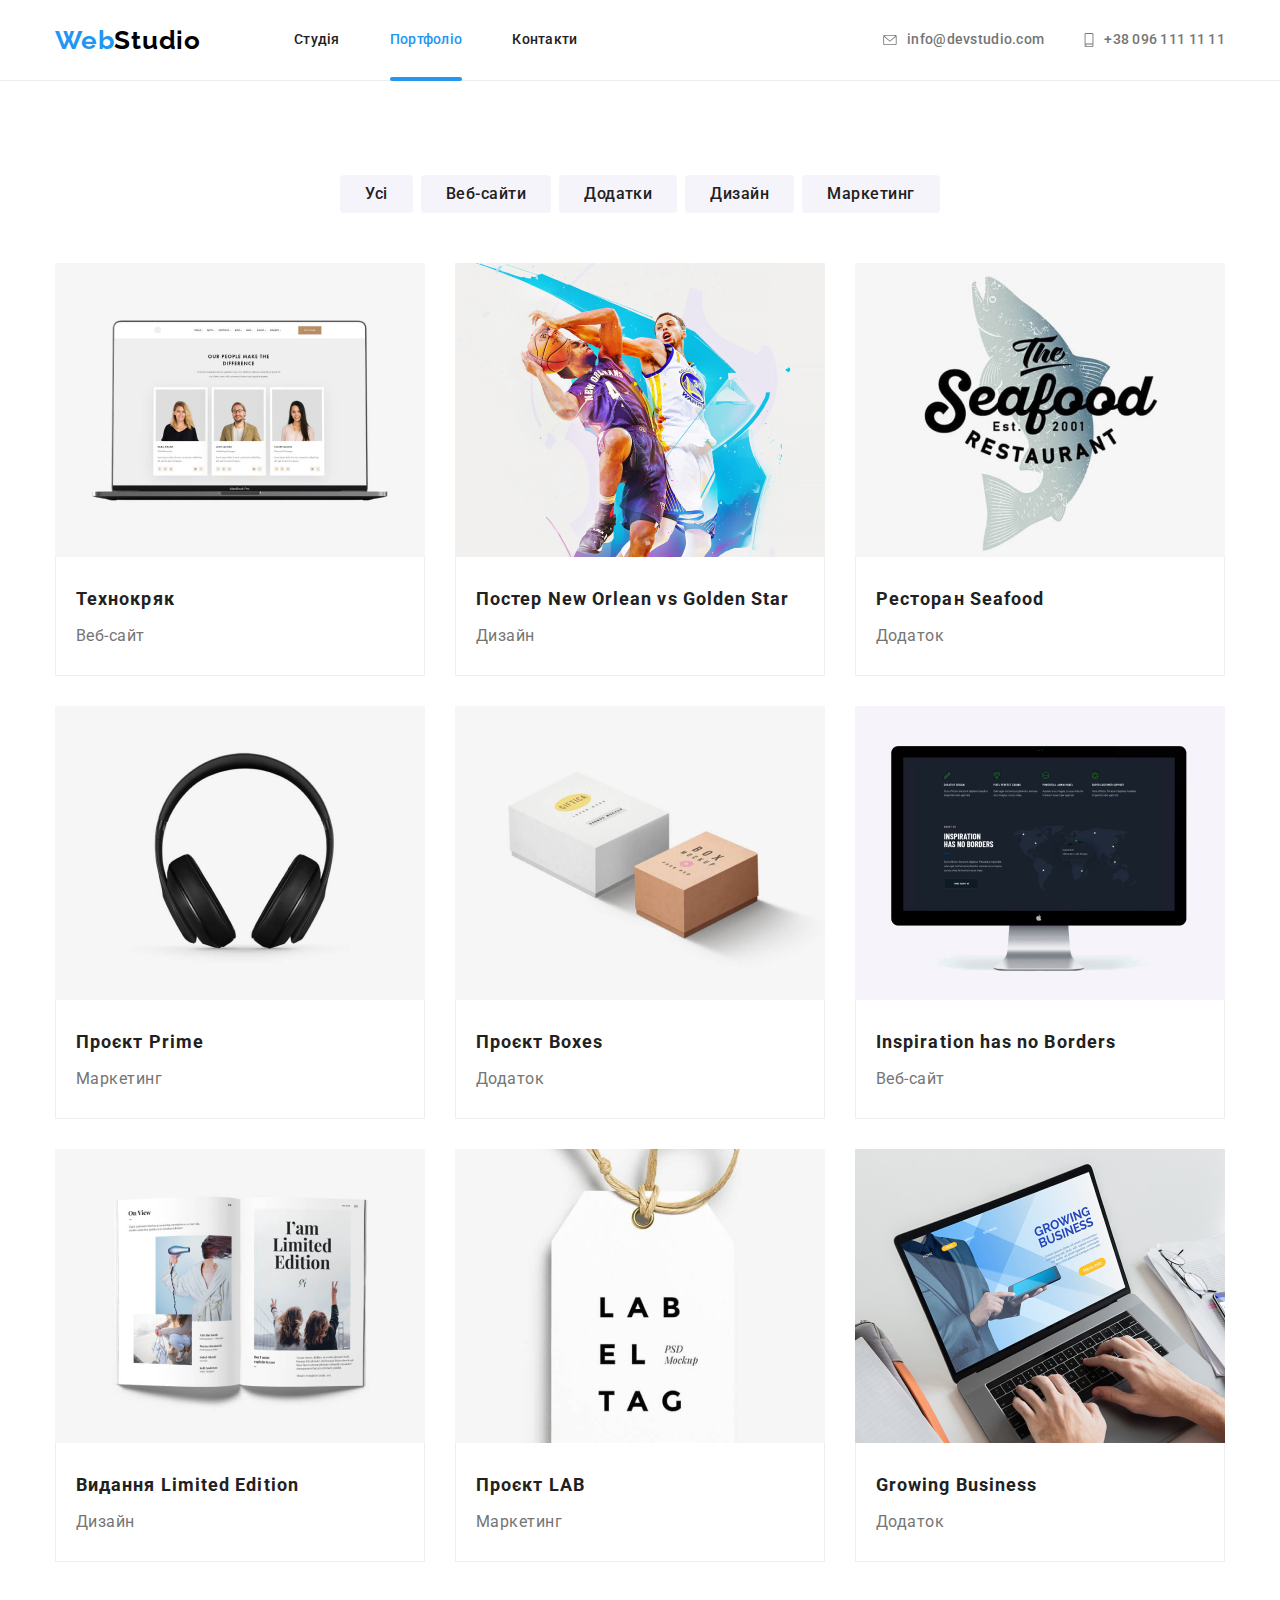
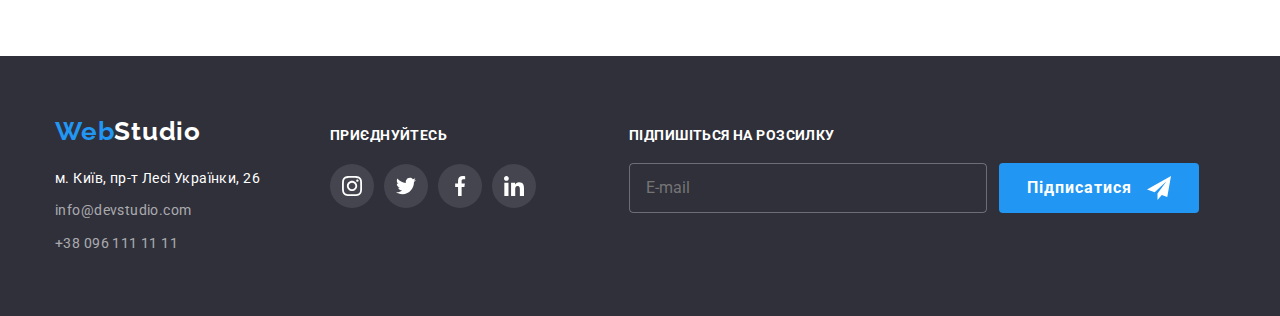
==== commit 00e38ef3: "порция правок: заголовки, отступы" ====
--- a/portfolio.html
+++ b/portfolio.html
@@ -89,322 +89,310 @@
 <!--Portfolio-->
     <main>
         <section class="portfolio">
-            <h1 class="visually-hidden">Портфоліо</h1>
-            <ul class="portfolio__names list">
-                <li class="portfolio__elment">
-                    <button type="button" class="portfolio__btn">Усі</button>
-                </li>
-                <li class="portfolio__elment">
-                    <button type="button" class="portfolio__btn">Веб-сайти</button>
-                </li>
-                <li class="portfolio__elment">
-                    <button type="button" class="portfolio__btn">Додатки</button>
-                </li>
-                <li class="portfolio__elment">
-                    <button type="button" class="portfolio__btn">Дизайн</button>
-                </li>
-                <li class="portfolio__elment">
-                    <button type="button" class="portfolio__btn">Маркетинг</button>
-                </li>
-            </ul>
+
             <div class="container">
-                <ul class="portfolio__list list">
-                    
-                    <li class="portfolio__item">
-                        <a href="#" class="portfolio__link">
-                            <div class="portfolio__overlay">
-                                <picture>
+                <h1 class="visually-hidden">Портфоліо</h1>
+                <ul class="portfolio__names list">
+                    <li class="portfolio__elment">
+                        <button type="button" class="portfolio__btn">Усі</button>
+                    </li>
+                    <li class="portfolio__elment">
+                        <button type="button" class="portfolio__btn">Веб-сайти</button>
+                    </li>
+                    <li class="portfolio__elment">
+                        <button type="button" class="portfolio__btn">Додатки</button>
+                    </li>
+                    <li class="portfolio__elment">
+                        <button type="button" class="portfolio__btn">Дизайн</button>
+                    </li>
+                    <li class="portfolio__elment">
+                        <button type="button" class="portfolio__btn">Маркетинг</button>
+                    </li>
+                </ul>
+                    <ul class="portfolio__list list">
+                        
+                        <li class="portfolio__item">
+                            <a href="#" class="portfolio__link">
+                                <div class="portfolio__overlay">
+                                    <picture>
+                                        <source srcset="
+                                            ./images/projects/tehnocryack_s@1x.jpg 1x,
+                                            ./images/projects/tehnocryack_s@2x.jpg 2x " media="(max-width: 767px)" type="image/jpg" />
+                                        <source srcset="
+                                            ./images/projects/tehnocryack_L@1x.jpg 1x,
+                                            ./images/projects/tehnocryack_L@2x.jpg 2x" media="(min-width: 1200px)" type="image/jpg" />
+                                        <source srcset="
+                                            ./images/projects/tehnocryack_m@1x.jpg 1x,
+                                            ./images/projects/tehnocryack_m@2x.jpg 2x " media="(min-width: 768px)" type="image/jpg" />
+                                        <img class="portfolio__img" src="./images/projects/tehnocryack_L@1x.jpg" alt="website" />
+                                    </picture>
+                                    <p class="portfolio__overlay-text">Ресурс пропонує комплексні пропозиції з різним рівнем функціоналу та сервісів. Все це дозволить відвідувачу отримати
+                                    вичерпні відомості про компанію чи приватну особу.</p>
+                                </div>
+                                <div class="portfolio__item-text">
+                                    <h2 class="portfolio__title">Технокряк</h2>
+                                    <p class="portfolio__text">Веб-сайт</p>
+                                </div>
+                            </a>
+                        </li>
+    
+                        <li class="portfolio__item">
+                            <a href="#" class="portfolio__link">
+                                <div class="portfolio__overlay">
+                                    <picture>
+                                        <source srcset="
+                                            ./images/projects/new-orlean_s@1x-1.jpg 1x,
+                                            ./images/projects/new-orlean_s@2x-1.jpg 2x " media="(max-width: 767px)" type="image/jpg" />
+                                        <source srcset="
+                                            ./images/projects/new-orlean_L@1x-1.jpg 1x,
+                                            ./images/projects/new-orlean_L@2x-1.jpg 2x" media="(min-width: 1200px)" type="image/jpg" />
+                                        <source srcset="
+                                            ./images/projects/new-orlean_m@1x-1.jpg 1x,
+                                            ./images/projects/new-orlean_m@2x-1.jpg 2x " media="(min-width: 768px)" type="image/jpg" />
+                                        <img class="portfolio__img" src="./images/projects/new-orlean_L@1x-1.jpg" alt="website" />
+                                    </picture>
+                                    <p class="portfolio__overlay-text">Ресурс пропонує комплексні пропозиції з різним рівнем функціоналу та сервісів. Все це дозволить відвідувачу отримати
+                                    вичерпні відомості про компанію чи приватну особу.</p>
+                                </div>
+                                <div class="portfolio__item-text">
+                                    <h2 class="portfolio__title">Постер New Orlean vs Golden Star</h2>
+                                    <p class="portfolio__text">Дизайн</p>
+                                </div>
+                            </a>
+                        </li>
+    
+                        <li class="portfolio__item">
+                            <a href="#" class="portfolio__link">
+                                <div class="portfolio__overlay">
+                                    <picture>
+                                        <source srcset="
+                                            ./images/projects/seafood_s@1x-2.jpg 1x,
+                                            ./images/projects/seafood_s@2x-2.jpg 2x " media="(max-width: 767px)" type="image/jpg" />
+                                        <source srcset="
+                                             ./images/projects/seafood_L@1x-2.jpg 1x,
+                                             ./images/projects/seafood_L@2x-2.jpg 2x" media="(min-width: 1200px)" type="image/jpg" />
+                                        <source srcset="
+                                            ./images/projects/seafood_m@1x-2.jpg 1x,
+                                            ./images/projects/seafood_m@2x-2.jpg 2x " media="(min-width: 768px)" type="image/jpg" />
+                                        <img class="portfolio__img" src="./images/projects/seafood_L@1x-2.jpg" alt="website" />
+                                    </picture>
+                                    <p class="portfolio__overlay-text">Ресурс пропонує комплексні пропозиції з різним рівнем функціоналу та сервісів. Все це дозволить відвідувачу отримати
+                                    вичерпні відомості про компанію чи приватну особу.</p>
+                                </div>
+                                <div class="portfolio__item-text">
+                                    <h2 class="portfolio__title">Ресторан Seafood</h2>
+                                    <p class="portfolio__text">Додаток</p>
+                                </div>
+                            </a>
+                        </li>
+                        <li class="portfolio__item">
+                            <a href="#" class="portfolio__link">
+                                <div class="portfolio__overlay">
+                                    <picture>
                                     <source srcset="
-                                        ./images/projects/tehnocryack_s@1x.jpg 1x,
-                                        ./images/projects/tehnocryack_s@2x.jpg 2x " media="(max-width: 767px)" type="image/jpg" />
+                                        ./images/projects/prime_s@1x-3.jpg 1x,
+                                        ./images/projects/prime_s@2x-3.jpg 2x " media="(max-width: 767px)" type="image/jpg" />
                                     <source srcset="
-                                        ./images/projects/tehnocryack_L@1x.jpg 1x,
-                                        ./images/projects/tehnocryack_L@2x.jpg 2x" media="(min-width: 1200px)" type="image/jpg" />
+                                        ./images/projects/prime_L@1x-3.jpg 1x,
+                                        ./images/projects/prime_L@2x-3.jpg 2x" media="(min-width: 1200px)" type="image/jpg" />
                                     <source srcset="
-                                        ./images/projects/tehnocryack_m@1x.jpg 1x,
-                                        ./images/projects/tehnocryack_m@2x.jpg 2x " media="(min-width: 768px)" type="image/jpg" />
-                                    <img class="portfolio__img" src="./images/projects/tehnocryack_L@1x.jpg" alt="website" />
-                                </picture>
-                                <p class="portfolio__overlay-text">Ресурс пропонує комплексні пропозиції з різним рівнем функціоналу та сервісів. Все це дозволить відвідувачу отримати
-                                вичерпні відомості про компанію чи приватну особу.</p>
-                            </div>
-                            <div class="portfolio__item-text">
-                                <h2 class="portfolio__title">Технокряк</h2>
-                                <p class="portfolio__text">Веб-сайт</p>
-                            </div>
-                        </a>
-                    </li>
-
-                    <li class="portfolio__item">
-                        <a href="#" class="portfolio__link">
-                            <div class="portfolio__overlay">
-                                <picture>
-                                    <source srcset="
-                                        ./images/projects/new-orlean_s@1x-1.jpg 1x,
-                                        ./images/projects/new-orlean_s@2x-1.jpg 2x " media="(max-width: 767px)" type="image/jpg" />
-                                    <source srcset="
-                                        ./images/projects/new-orlean_L@1x-1.jpg 1x,
-                                        ./images/projects/new-orlean_L@2x-1.jpg 2x" media="(min-width: 1200px)" type="image/jpg" />
-                                    <source srcset="
-                                        ./images/projects/new-orlean_m@1x-1.jpg 1x,
-                                        ./images/projects/new-orlean_m@2x-1.jpg 2x " media="(min-width: 768px)" type="image/jpg" />
-                                    <img class="portfolio__img" src="./images/projects/new-orlean_L@1x-1.jpg" alt="website" />
-                                </picture>
-                                <p class="portfolio__overlay-text">Ресурс пропонує комплексні пропозиції з різним рівнем функціоналу та сервісів. Все це дозволить відвідувачу отримати
-                                вичерпні відомості про компанію чи приватну особу.</p>
-                            </div>
-                            <div class="portfolio__item-text">
-                                <h2 class="portfolio__title">Постер New Orlean vs Golden Star</h2>
-                                <p class="portfolio__text">Дизайн</p>
-                            </div>
-                        </a>
-                    </li>
-
-                    <li class="portfolio__item">
-                        <a href="#" class="portfolio__link">
-                            <div class="portfolio__overlay">
-                                <picture>
-                                    <source srcset="
-                                        ./images/projects/seafood_s@1x-2.jpg 1x,
-                                        ./images/projects/seafood_s@2x-2.jpg 2x " media="(max-width: 767px)" type="image/jpg" />
-                                    <source srcset="
-                                         ./images/projects/seafood_L@1x-2.jpg 1x,
-                                         ./images/projects/seafood_L@2x-2.jpg 2x" media="(min-width: 1200px)" type="image/jpg" />
-                                    <source srcset="
-                                        ./images/projects/seafood_m@1x-2.jpg 1x,
-                                        ./images/projects/seafood_m@2x-2.jpg 2x " media="(min-width: 768px)" type="image/jpg" />
-                                    <img class="portfolio__img" src="./images/projects/seafood_L@1x-2.jpg" alt="website" />
-                                </picture>
-                                <p class="portfolio__overlay-text">Ресурс пропонує комплексні пропозиції з різним рівнем функціоналу та сервісів. Все це дозволить відвідувачу отримати
-                                вичерпні відомості про компанію чи приватну особу.</p>
-                            </div>
-                            <div class="portfolio__item-text">
-                                <h2 class="portfolio__title">Ресторан Seafood</h2>
-                                <p class="portfolio__text">Додаток</p>
-                            </div>
-                        </a>
-                    </li>
-                    <li class="portfolio__item">
-                        <a href="#" class="portfolio__link">
-                            <div class="portfolio__overlay">
-                                <picture>
-                                <source srcset="
-                                    ./images/projects/prime_s@1x-3.jpg 1x,
-                                    ./images/projects/prime_s@2x-3.jpg 2x " media="(max-width: 767px)" type="image/jpg" />
-                                <source srcset="
-                                    ./images/projects/prime_L@1x-3.jpg 1x,
-                                    ./images/projects/prime_L@2x-3.jpg 2x" media="(min-width: 1200px)" type="image/jpg" />
-                                <source srcset="
-                                    ./images/projects/prime_m@1x-3.jpg 1x,
-                                    ./images/projects/prime_m@2x-3.jpg 2x " media="(min-width: 768px)" type="image/jpg" />
-                                <img class="portfolio__img" src="./images/projects/prime_L@1x-3.jpg" alt="website" />
-                                </picture>
-                                <p class="portfolio__overlay-text">Ресурс пропонує комплексні пропозиції з різним рівнем функціоналу та сервісів. Все це дозволить відвідувачу отримати
-                                вичерпні відомості про компанію чи приватну особу.</p>
-                            </div>
-                            <div class="portfolio__item-text">
-                                <h2 class="portfolio__title">Проєкт Prime</h2>
-                                <p class="portfolio__text">Маркетинг</p>
-                            </div>
-                        </a>
-                    </li>
-                    <li class="portfolio__item">
-                        <a href="#" class="portfolio__link">
-                            <div class="portfolio__overlay">
-                                <picture>
-                                    <source srcset="
-                                       ./images/projects/boxes_s@1x-4.jpg 1x,
-                                       ./images/projects/boxes_s@2x-4.jpg 2x " media="(max-width: 767px)" type="image/jpg" />
-                                    <source srcset="
-                                        ./images/projects/boxes_L@1x-4.jpg 1x,
-                                        ./images/projects/boxes_L@2x-4.jpg 2x" media="(min-width: 1200px)" type="image/jpg" />
-                                    <source srcset="
-                                        ./images/projects/boxes_m@1x-4.jpg 1x,
-                                        ./images/projects/boxes_m@2x-4.jpg 2x " media="(min-width: 768px)" type="image/jpg" />
-                                    <img class="portfolio__img" src="./images/projects/boxes_L@1x-4.jpg" alt="website" />
-                                </picture>
-                                <p class="portfolio__overlay-text">Ресурс пропонує комплексні пропозиції з різним рівнем функціоналу та сервісів. Все це дозволить відвідувачу отримати
-                                вичерпні відомості про компанію чи приватну особу.</p>
-                            </div>
-                            <div class="portfolio__item-text">
-                                <h2 class="portfolio__title">Проєкт Boxes</h2>
-                                <p class="portfolio__text">Додаток</p>
-                            </div>
-                        </a>
-                    </li>
-                    <li class="portfolio__item">
-                        <a href="#" class="portfolio__link">
-                            <div class="portfolio__overlay">
-                                <picture>
-                                    <source srcset="
-                                       ./images/projects/inspiration_s@1x-5.jpg 1x,
-                                       ./images/projects/inspiration_s@2x-5.jpg 2x " media="(max-width: 767px)" type="image/jpg" />
-                                    <source srcset="
-                                        ./images/projects/inspiration_L@1x-5.jpg 1x,
-                                        ./images/projects/inspiration_L@2x-5.jpg 2x " media="(min-width: 1200px)" type="image/jpg" />
-                                    <source srcset="
-                                        ./images/projects/inspiration_m@1x-5.jpg 1x,
-                                        ./images/projects/inspiration_m@2x-5.jpg 2x " media="(min-width: 768px)" type="image/jpg" />
-                                    <img class="portfolio__img" src="./images/projects/inspiration_L@1x-5.jpg" alt="website" />
-                                </picture>
-                                <p class="portfolio__overlay-text">Ресурс пропонує комплексні пропозиції з різним рівнем функціоналу та сервісів. Все це дозволить відвідувачу отримати
-                                вичерпні відомості про компанію чи приватну особу.</p>
-                            </div>
-                            <div class="portfolio__item-text">
-                                <h2 class="portfolio__title">Inspiration has no Borders</h2>
-                                <p class="portfolio__text">Веб-сайт</p>
-                            </div>
-                        </a>
-                    </li>
-                    <li class="portfolio__item">
-                        <a href="#" class="portfolio__link">
-                            <div class="portfolio__overlay">
-                                <picture>
-                                    <source srcset="
-                                        ./images/projects/limited_s@1x-6.jpg 1x,
-                                        ./images/projects/limited_s@2x-6.jpg 2x " media="(max-width: 767px)" type="image/jpg" />
-                                    <source srcset="
-                                        ./images/projects/limited_L@1x-6.jpg 1x,
-                                        ./images/projects/limited_L@2x-6.jpg 2x " media="(min-width: 1200px)" type="image/jpg" />
-                                    <source srcset="
-                                        ./images/projects/limited_m@1x-6.jpg 1x,
-                                        ./images/projects/limited_m@2x-6.jpg  2x " media="(min-width: 768px)" type="image/jpg" />
-                                    <img class="portfolio__img" src="./images/projects/limited_L@1x-6.jpg" alt="website" />
-                                </picture>
-                                <p class="portfolio__overlay-text">Ресурс пропонує комплексні пропозиції з різним рівнем функціоналу та сервісів. Все це дозволить відвідувачу отримати
-                                вичерпні відомості про компанію чи приватну особу.</p>
-                            </div>
-                            <div class="portfolio__item-text">
-                                <h2 class="portfolio__title">Видання Limited Edition</h2>
-                                <p class="portfolio__text">Дизайн</p>
-                            </div>
-                        </a>
-                    </li>
-                    <li class="portfolio__item">
-                        <a href="#" class="portfolio__link">
-                            <div class="portfolio__overlay">
-                                <picture>
-                                    <source srcset="
-                                        ./images/projects/lab_s@1x-7.jpg 1x,
-                                        ./images/projects/lab_s@2x-7.jpg 2x " media="(max-width: 767px)" type="image/jpg" />
-                                    <source srcset="
-                                        ./images/projects/lab_L@1x-7.jpg 1x,
-                                        ./images/projects/lab_L@2x-7.jpg 2x " media="(min-width: 1200px)" type="image/jpg" />
-                                    <source srcset="
-                                        ./images/projects/lab_m@1x-7.jpg 1x,
-                                        ./images/projects/lab_m@2x-7.jpg  2x " media="(min-width: 768px)" type="image/jpg" />
-                                    <img class="portfolio__img" src="./images/projects/lab_L@1x-7.jpg" alt="website" />
-                                </picture>
-                                <p class="portfolio__overlay-text">Ресурс пропонує комплексні пропозиції з різним рівнем функціоналу та сервісів. Все це дозволить відвідувачу отримати
-                                вичерпні відомості про компанію чи приватну особу.</p>
-                            </div>
-                            <div class="portfolio__item-text">
-                                <h2 class="portfolio__title">Проєкт LAB</h2>
-                                <p class="portfolio__text">Маркетинг</p>
-                            </div>
-                        </a>
-                    </li>
-                    <li class="portfolio__item">
-                        <a href="#" class="portfolio__link">
-                            <div class="portfolio__overlay">
-                                <picture>
-                                    <source srcset="
-                                       ./images/projects/business_s@1x-8.jpg 1x,
-                                       ./images/projects/business_s@2x-8.jpg 2x " media="(max-width: 767px)" type="image/jpg" />
-                                    <source srcset="
-                                        ./images/projects/business_L@1x-8.jpg 1x,
-                                        ./images/projects/business_L@2x-8.jpg 2x " media="(min-width: 1200px)" type="image/jpg" />
-                                    <source srcset="
-                                        ./images/projects/business_m@1x-8.jpg 1x,
-                                        ./images/projects/business_m@2x-8.jpg 2x " media="(min-width: 768px)" type="image/jpg" />
-                                    <img class="portfolio__img" src="./images/projects/business_L@1x-8.jpg" alt=" website" />
-                                </picture>
-                                <p class="portfolio__overlay-text">Ресурс пропонує комплексні пропозиції з різним рівнем функціоналу та сервісів. Все це дозволить відвідувачу отримати
-                                вичерпні відомості про компанію чи приватну особу.</p>
-                            </div>
-                            <div class="portfolio__item-text">
-                                <h2 class="portfolio__title">Growing Business</h2>
-                                <p class="portfolio__text">Додаток</p>
-                            </div>
-                        </a>
-                    </li>
-                </ul>
+                                        ./images/projects/prime_m@1x-3.jpg 1x,
+                                        ./images/projects/prime_m@2x-3.jpg 2x " media="(min-width: 768px)" type="image/jpg" />
+                                    <img class="portfolio__img" src="./images/projects/prime_L@1x-3.jpg" alt="website" />
+                                    </picture>
+                                    <p class="portfolio__overlay-text">Ресурс пропонує комплексні пропозиції з різним рівнем функціоналу та сервісів. Все це дозволить відвідувачу отримати
+                                    вичерпні відомості про компанію чи приватну особу.</p>
+                                </div>
+                                <div class="portfolio__item-text">
+                                    <h2 class="portfolio__title">Проєкт Prime</h2>
+                                    <p class="portfolio__text">Маркетинг</p>
+                                </div>
+                            </a>
+                        </li>
+                        <li class="portfolio__item">
+                            <a href="#" class="portfolio__link">
+                                <div class="portfolio__overlay">
+                                    <picture>
+                                        <source srcset="
+                                           ./images/projects/boxes_s@1x-4.jpg 1x,
+                                           ./images/projects/boxes_s@2x-4.jpg 2x " media="(max-width: 767px)" type="image/jpg" />
+                                        <source srcset="
+                                            ./images/projects/boxes_L@1x-4.jpg 1x,
+                                            ./images/projects/boxes_L@2x-4.jpg 2x" media="(min-width: 1200px)" type="image/jpg" />
+                                        <source srcset="
+                                            ./images/projects/boxes_m@1x-4.jpg 1x,
+                                            ./images/projects/boxes_m@2x-4.jpg 2x " media="(min-width: 768px)" type="image/jpg" />
+                                        <img class="portfolio__img" src="./images/projects/boxes_L@1x-4.jpg" alt="website" />
+                                    </picture>
+                                    <p class="portfolio__overlay-text">Ресурс пропонує комплексні пропозиції з різним рівнем функціоналу та сервісів. Все це дозволить відвідувачу отримати
+                                    вичерпні відомості про компанію чи приватну особу.</p>
+                                </div>
+                                <div class="portfolio__item-text">
+                                    <h2 class="portfolio__title">Проєкт Boxes</h2>
+                                    <p class="portfolio__text">Додаток</p>
+                                </div>
+                            </a>
+                        </li>
+                        <li class="portfolio__item">
+                            <a href="#" class="portfolio__link">
+                                <div class="portfolio__overlay">
+                                    <picture>
+                                        <source srcset="
+                                           ./images/projects/inspiration_s@1x-5.jpg 1x,
+                                           ./images/projects/inspiration_s@2x-5.jpg 2x " media="(max-width: 767px)" type="image/jpg" />
+                                        <source srcset="
+                                            ./images/projects/inspiration_L@1x-5.jpg 1x,
+                                            ./images/projects/inspiration_L@2x-5.jpg 2x " media="(min-width: 1200px)" type="image/jpg" />
+                                        <source srcset="
+                                            ./images/projects/inspiration_m@1x-5.jpg 1x,
+                                            ./images/projects/inspiration_m@2x-5.jpg 2x " media="(min-width: 768px)" type="image/jpg" />
+                                        <img class="portfolio__img" src="./images/projects/inspiration_L@1x-5.jpg" alt="website" />
+                                    </picture>
+                                    <p class="portfolio__overlay-text">Ресурс пропонує комплексні пропозиції з різним рівнем функціоналу та сервісів. Все це дозволить відвідувачу отримати
+                                    вичерпні відомості про компанію чи приватну особу.</p>
+                                </div>
+                                <div class="portfolio__item-text">
+                                    <h2 class="portfolio__title">Inspiration has no Borders</h2>
+                                    <p class="portfolio__text">Веб-сайт</p>
+                                </div>
+                            </a>
+                        </li>
+                        <li class="portfolio__item">
+                            <a href="#" class="portfolio__link">
+                                <div class="portfolio__overlay">
+                                    <picture>
+                                        <source srcset="
+                                            ./images/projects/limited_s@1x-6.jpg 1x,
+                                            ./images/projects/limited_s@2x-6.jpg 2x " media="(max-width: 767px)" type="image/jpg" />
+                                        <source srcset="
+                                            ./images/projects/limited_L@1x-6.jpg 1x,
+                                            ./images/projects/limited_L@2x-6.jpg 2x " media="(min-width: 1200px)" type="image/jpg" />
+                                        <source srcset="
+                                            ./images/projects/limited_m@1x-6.jpg 1x,
+                                            ./images/projects/limited_m@2x-6.jpg  2x " media="(min-width: 768px)" type="image/jpg" />
+                                        <img class="portfolio__img" src="./images/projects/limited_L@1x-6.jpg" alt="website" />
+                                    </picture>
+                                    <p class="portfolio__overlay-text">Ресурс пропонує комплексні пропозиції з різним рівнем функціоналу та сервісів. Все це дозволить відвідувачу отримати
+                                    вичерпні відомості про компанію чи приватну особу.</p>
+                                </div>
+                                <div class="portfolio__item-text">
+                                    <h2 class="portfolio__title">Видання Limited Edition</h2>
+                                    <p class="portfolio__text">Дизайн</p>
+                                </div>
+                            </a>
+                        </li>
+                        <li class="portfolio__item">
+                            <a href="#" class="portfolio__link">
+                                <div class="portfolio__overlay">
+                                    <picture>
+                                        <source srcset="
+                                            ./images/projects/lab_s@1x-7.jpg 1x,
+                                            ./images/projects/lab_s@2x-7.jpg 2x " media="(max-width: 767px)" type="image/jpg" />
+                                        <source srcset="
+                                            ./images/projects/lab_L@1x-7.jpg 1x,
+                                            ./images/projects/lab_L@2x-7.jpg 2x " media="(min-width: 1200px)" type="image/jpg" />
+                                        <source srcset="
+                                            ./images/projects/lab_m@1x-7.jpg 1x,
+                                            ./images/projects/lab_m@2x-7.jpg  2x " media="(min-width: 768px)" type="image/jpg" />
+                                        <img class="portfolio__img" src="./images/projects/lab_L@1x-7.jpg" alt="website" />
+                                    </picture>
+                                    <p class="portfolio__overlay-text">Ресурс пропонує комплексні пропозиції з різним рівнем функціоналу та сервісів. Все це дозволить відвідувачу отримати
+                                    вичерпні відомості про компанію чи приватну особу.</p>
+                                </div>
+                                <div class="portfolio__item-text">
+                                    <h2 class="portfolio__title">Проєкт LAB</h2>
+                                    <p class="portfolio__text">Маркетинг</p>
+                                </div>
+                            </a>
+                        </li>
+                        <li class="portfolio__item">
+                            <a href="#" class="portfolio__link">
+                                <div class="portfolio__overlay">
+                                    <picture>
+                                        <source srcset="
+                                           ./images/projects/business_s@1x-8.jpg 1x,
+                                           ./images/projects/business_s@2x-8.jpg 2x " media="(max-width: 767px)" type="image/jpg" />
+                                        <source srcset="
+                                            ./images/projects/business_L@1x-8.jpg 1x,
+                                            ./images/projects/business_L@2x-8.jpg 2x " media="(min-width: 1200px)" type="image/jpg" />
+                                        <source srcset="
+                                            ./images/projects/business_m@1x-8.jpg 1x,
+                                            ./images/projects/business_m@2x-8.jpg 2x " media="(min-width: 768px)" type="image/jpg" />
+                                        <img class="portfolio__img" src="./images/projects/business_L@1x-8.jpg" alt=" website" />
+                                    </picture>
+                                    <p class="portfolio__overlay-text">Ресурс пропонує комплексні пропозиції з різним рівнем функціоналу та сервісів. Все це дозволить відвідувачу отримати
+                                    вичерпні відомості про компанію чи приватну особу.</p>
+                                </div>
+                                <div class="portfolio__item-text">
+                                    <h2 class="portfolio__title">Growing Business</h2>
+                                    <p class="portfolio__text">Додаток</p>
+                                </div>
+                            </a>
+                        </li>
+                    </ul>
             </div>
+        
         </section>
     </main>
     <!--Footer-->
     <footer class="footer">
-        <div class="footer__main container">
-            <div class="footer__list">
-                <!--Address-->
-                <div class="footer__address">
-                    <a href="./index.html" class="logo">Web<span class="logo__footer">Studio</span></a>
-                    <address class="address">
-                        <ul class="address__list list">
-                            <li class="address__item">
-                                <a href="https://goo.gl/maps/w5W1yfR7xaKUDnxX9" target="_blank" rel="noreferrer"
-                                    class="address__cont">м. Київ, пр-т Лесі Українки, 26</a>
-                            </li>
-                            <li class="address__item">
-                                <a href="mailto:info@devstudio.com"
-                                    class="address__cont address__cont--color">info@devstudio.com</a>
-                            </li>
-                            <li class="address__item">
-                                <a href="tel:+380961111111" class="address__cont address__cont--color">+38 096 111 11 11</a>
-                            </li>
-                        </ul>
-                    </address>
-                </div>
-                <!--Footer Networks-->
-                <div class="footer__networks">
-                    <h2 class="footer__title">приєднуйтесь</h2>
-                    <ul class="network list">
-                        <li>
-                            <a href="https://instagram.com" target="_blank" rel="nofollow noopener noreferrer" class="network__icon">
-                                <svg class="network__svg" width="20" height="20">
-                                    <use href="./images/icons.svg#icon-instagram"></use>
-                                </svg>
-                            </a>
-                        </li>
-                        <li>
-                            <a href="https://twitter.com" aria-label="Twitter icon" target="_blank" rel="nofollow noopener noreferrer"
-                                class="network__icon">
-                                <svg class="network__svg" width="20" height="20">
-                                    <use href="./images/icons.svg#icon-twitter"></use>
-                                </svg>
-                            </a>
-                        </li>
-                        <li>
-                            <a href="https://facebook.com" aria-label="Facebook icon" target="_blank" rel="nofollow noopener noreferrer"
-                                class="network__icon">
-                                <svg class="network__svg" width="20" height="20">
-                                    <use href="./images/icons.svg#icon-facebook"></use>
-                                </svg>
-                            </a>
-                        </li>
-                        <li>
-                            <a href="https://linkedin.com" aria-label="LinkedIn icon" target="_blank" rel="nofollow noopener noreferrer"
-                                class="network__icon">
-                                <svg class="network__svg" width="20" height="20">
-                                    <use href="./images/icons.svg#icon-linkedin"></use>
-                                </svg>
-                            </a>
-                        </li>
+        <div class="footer__container">
+            <div class="address-container">
+                <a class="address-container__logo" href="./index.html">Web<span
+                        class="address-container__logo--white">Studio</span></a>
+                <address class="footer-contacts">
+                    <ul class="footer-contacts__list">
+                        <li><a class="footer__contact--light" href="https://goo.gl/maps/C3TWV4PwisccWHNz8" target="_blank"
+                                rel="noopener norefererr nofollow">м. Київ, пр-т Лесі Українки, 26</a></li>
+                        <li><a class="footer__contact--dark" href="mailto:info@devstudio.com">info@devstudio.com</a></li>
+                        <li><a class="footer__contact--dark" href="tel:+380961111111">+38 096 111 11 11</a></li>
                     </ul>
-                </div>
+                </address>
             </div>
-            <!--Footer Subscription-->
-            <form class="subscription">
-                <div class="subscription__mail">
-                    <label for="mail">Підпишіться на розсилку</label>
-                    <input class="subscription__input" type="email" name="mail" id="mail" placeholder="E-mail" />
-                </div>
-                <button type="submit" class="subscription__btn">Підписатися
-                    <svg class="subscription__icon" width="24" height="24">
-                        <use href="./images/icons.svg#icon-subscription"></use>
-                    </svg>
-                </button>
-            </form>
+            <div class="invite-container">
+                <h3 class="invite-container__title">приєднуйтесь</h3>
+                <ul class="invite-container__list">
+                    <li>
+                        <a class="invite-container__link" href="/">
+                            <svg class="invite-container__social-icon" width="20px" height="20px">
+                                <use href="./images/icons.svg#icon-instagram"></use>
+                            </svg>
+                        </a>
+                    </li>
+                    <li>
+                        <a class="invite-container__link" href="/">
+                            <svg class="invite-container__social-icon" width="20px" height="20px">
+                                <use href="./images/icons.svg#icon-twitter"></use>
+                            </svg>
+                        </a>
+                    </li>
+                    <li>
+                        <a class="invite-container__link" href="/">
+                            <svg class="invite-container__social-icon" width="20px" height="20px">
+                                <use href="./images/icons.svg#icon-facebook"></use>
+                            </svg>
+                        </a>
+                    </li>
+                    <li>
+                        <a class="invite-container__link" href="/">
+                            <svg class="invite-container__social-icon" width="20px" height="20px">
+                                <use href="./images/icons.svg#icon-linkedin"></use>
+                            </svg>
+                        </a>
+                    </li>
+                </ul>
+            </div>
+            <div class="mailing-form">
+                <strong class="mailing-form__title">Підпишіться на розсилку</strong>
+                <form class="mailing-form__field-wrapper">
+                    <input class="mailing-form__field" name="mailing" type="text" placeholder="E-mail">
+                    <button type="submit" class="mailing-button">Підписатися
+                        <svg class="mailing-button__icon" width="24" height="24">
+                            <use href="./images/icons.svg#send-icon"></use>
+                        </svg>
+                    </button>
+                </form>
+            </div>
         </div>
     </footer>
     
--- a/css/main.min.css
+++ b/css/main.min.css
@@ -1 +1 @@
-body{font-family:"Roboto",sans-serif;color:#212121}body.modal-open{overflow:hidden}body.menu-open{overflow:hidden}body.is-open{overflow:hidden}button{cursor:pointer;font-family:inherit}img{display:block;max-width:100%;height:auto}h1,h2,h3,h4,h5,h6,p,ul,li{margin:0;padding:0}.container{width:100%;padding:0 15px;margin:0 auto}@media screen and (min-width: 480px){.container{width:480px}}@media screen and (min-width: 768px){.container{width:768px}}@media screen and (min-width: 1200px){.container{width:1200px}}.list{margin:0;padding:0;list-style:none}.link{text-decoration:none}.visually-hidden{position:absolute;white-space:nowrap;width:1px;height:1px;overflow:hidden;border:0;padding:0;clip:rect(0 0 0 0);-webkit-clip-path:inset(50%);clip-path:inset(50%);margin:-1px}.section{padding-top:60px;padding-bottom:60px}@media screen and (min-width: 1200px){.section{padding-top:94px;padding-bottom:94px}}.logo{padding:20px 0 20px 0;font-weight:700;font-size:26px;line-height:1.19;letter-spacing:.03em;text-decoration:none;font-family:"Raleway",sans-serif;color:#2196f3}.logo__header{color:#000}.logo__footer{color:#fff}.network{display:-webkit-inline-box;display:-ms-inline-flexbox;display:inline-flex;-webkit-box-pack:center;-ms-flex-pack:center;justify-content:center;-ms-flex-wrap:wrap;flex-wrap:wrap;gap:10px}.network__group{padding-top:30px;padding-bottom:30px;background-color:var(--second-color);border-radius:0px 0px 4px 4px;-webkit-box-shadow:0px 1px 3px rgba(0,0,0,.12),0px 1px 1px rgba(0,0,0,.14),0px 2px 1px rgba(0,0,0,.2);box-shadow:0px 1px 3px rgba(0,0,0,.12),0px 1px 1px rgba(0,0,0,.14),0px 2px 1px rgba(0,0,0,.2)}.network__icon{-webkit-transition:background-color 250ms cubic-bezier(0.4, 0, 0.2, 1);transition:background-color 250ms cubic-bezier(0.4, 0, 0.2, 1);display:-webkit-box;display:-ms-flexbox;display:flex;-webkit-box-pack:center;-ms-flex-pack:center;justify-content:center;-webkit-box-align:center;-ms-flex-align:center;align-items:center;width:44px;height:44px;border-radius:50%;background-color:rgba(255,255,255,.1)}.network__icon:hover,.network__icon:focus{background-color:#2196f3}.network__icon--team{background-color:#fff}.network__icon--team:hover>.network__svg--team{fill:#fff}.network__svg{fill:#fff}.network__svg--team{-webkit-transition:fill 250ms cubic-bezier(0.4, 0, 0.2, 1);transition:fill 250ms cubic-bezier(0.4, 0, 0.2, 1);fill:#afb1b8}.header{background-color:#fff;border-bottom:1px solid #ececec}.header__main{display:-webkit-box;display:-ms-flexbox;display:flex;-webkit-box-align:center;-ms-flex-align:center;align-items:center}.button{display:none}@media screen and (max-width: 767px){.button{display:-webkit-inline-box;display:-ms-inline-flexbox;display:inline-flex;margin:0;padding:0;margin-left:auto;border:none;background-color:rgba(0,0,0,0)}}.button.button__close{display:block}.button.is-open .button__close{display:block}.button.is-open .button__menu{display:none;position:absolute}.button:hover,.button:focus{fill:#2196f3}.button--close{position:absolute;top:10px;right:15px}.button--close svg{padding:5px}.menu{display:-webkit-box;display:-ms-flexbox;display:flex;-webkit-box-orient:vertical;-webkit-box-direction:normal;-ms-flex-direction:column;flex-direction:column;-webkit-box-pack:justify;-ms-flex-pack:justify;justify-content:space-between;overflow-y:auto;z-index:1}@media screen and (min-width: 768px){.menu{display:contents}}@media screen and (max-width: 767px){.menu{position:fixed;top:0;left:0;width:100%;height:100%;padding:48px 40px;background-color:#fff}}@media screen and (max-width: 369px){.menu{padding:48px 25px}}@media screen and (max-width: 767px){.menu.is-open{display:none}}.nav__list{display:block}@media screen and (min-width: 768px){.nav__list{display:-webkit-box;display:-ms-flexbox;display:flex;gap:50px;margin-left:93px}}@media screen and (max-width: 767px){.nav__item{margin-bottom:32px}}.nav__link{-webkit-transition:color 250ms cubic-bezier(0.4, 0, 0.2, 1);transition:color 250ms cubic-bezier(0.4, 0, 0.2, 1);font-style:normal;font-weight:500;font-size:40px;line-height:1.175;letter-spacing:.02em;text-decoration:none;color:#212121}@media screen and (max-width: 379px){.nav__link{font-size:30px}}@media screen and (min-width: 768px){.nav__link{display:block;padding-top:32px;padding-bottom:32px;font-weight:500;font-size:14px;line-height:1.14;letter-spacing:.02em}}.nav__link:hover,.nav__link:focus{color:#2196f3}.nav__page{position:relative;color:#2196f3}@media screen and (min-width: 768px){.nav__page::after{position:absolute;content:"";bottom:-1px;display:block;width:100%;height:4px;border-radius:2px;background-color:#2196f3}}@media screen and (min-width: 768px){.mobile{margin-left:auto}}.nav-list-contact{display:none}@media screen and (min-width: 768px){.nav-list-contact{display:-webkit-box;display:-ms-flexbox;display:flex;-webkit-box-orient:vertical;-webkit-box-direction:normal;-ms-flex-direction:column;flex-direction:column;-webkit-box-align:baseline;-ms-flex-align:baseline;align-items:baseline;-webkit-box-pack:end;-ms-flex-pack:end;justify-content:flex-end;gap:10px;margin:0;padding:0}}.mail-header{margin-bottom:10px}@media screen and (min-width: 768px){.mail-header{margin-top:10px}}@media screen and (min-width: 1200px){.mail-header:not(:last-child){margin-right:40px}}.header-tel-link{display:-webkit-box;display:-ms-flexbox;display:flex;-webkit-box-align:center;-ms-flex-align:center;align-items:center;font-weight:500;font-size:12px;line-height:1.14;letter-spacing:.02em;color:#757575}@media screen and (min-width: 1200px){.header-tel-link{font-size:14px}}.header-mail-link{display:-webkit-box;display:-ms-flexbox;display:flex;-webkit-box-align:center;-ms-flex-align:center;align-items:center;-webkit-box-pack:center;-ms-flex-pack:center;justify-content:center;font-weight:500;font-size:12px;line-height:1.14;letter-spacing:.02em;color:#757575}@media screen and (min-width: 1200px){.header-mail-link{font-size:14px}}.contact-icon{fill:#757575;margin-right:10px;-webkit-transition:fill 250ms cubic-bezier(0.4, 0, 0.2, 1);transition:fill 250ms cubic-bezier(0.4, 0, 0.2, 1)}.link:hover .contact-icon,.link:focus .contact-icon{fill:#2196f3}@media screen and (max-width: 1999px){.mail{width:14px;height:10px}}@media screen and (max-width: 1999px){.tel{width:10px;height:14px}}.contact{display:block}@media screen and (min-width: 1200px){.contact{display:-webkit-inline-box;display:-ms-inline-flexbox;display:inline-flex}}.social{display:-webkit-box;display:-ms-flexbox;display:flex;-ms-flex-wrap:wrap;flex-wrap:wrap;gap:20px}@media screen and (max-width: 439px){.social{-webkit-box-orient:vertical;-webkit-box-direction:normal;-ms-flex-direction:column;flex-direction:column}}@media screen and (min-width: 768px){.social{display:none}}.social__network{position:relative;font-weight:500;font-size:18px;line-height:1.2222222222;letter-spacing:.02em;text-decoration:none;color:#2196f3}@media screen and (max-width: 439px){.social__network{-ms-flex-negative:2;flex-shrink:2}}@media screen and (min-width: 440px){.social__network--after::after{position:absolute;top:0;left:-10px;content:"";display:block;width:0px;height:22px;border:1px solid rgba(33,33,33,.2)}}.hero{max-width:1600px;margin:0 auto;padding-top:200px;padding-bottom:200px;text-align:center;background-size:cover;background-position:center}.hero__title{margin:0 auto 30px;font-size:26px;font-weight:900;line-height:1.36;letter-spacing:.06em;text-transform:uppercase;color:#fff}@media screen and (max-width: 379px){.hero__title{padding:0 15px}}@media screen and (min-width: 480px){.hero__title{width:360px;height:84px}}@media screen and (min-width: 1200px){.hero__title{width:696px;height:120px;font-size:44px}}.hero__btn{padding:10px 32px;-webkit-box-shadow:0px 4px 4px rgba(0,0,0,.15);box-shadow:0px 4px 4px rgba(0,0,0,.15);border-radius:4px;border:none;font-weight:700;font-size:16px;line-height:1.87;letter-spacing:.06em;background-color:#2196f3;color:#fff}.hero{background-image:-webkit-gradient(linear, left top, left bottom, from(rgba(47, 48, 58, 0.4)), to(rgba(47, 48, 58, 0.4))),url("../images/hero/hero_s@1x.jpg");background-image:linear-gradient(rgba(47, 48, 58, 0.4), rgba(47, 48, 58, 0.4)),url("../images/hero/hero_s@1x.jpg")}@media(min-device-pixel-ratio: 2),(-webkit-min-device-pixel-ratio: 2),(min-resolution: 192dpi),(min-resolution: 2dppx){.hero{background-image:-webkit-gradient(linear, left top, left bottom, from(rgba(47, 48, 58, 0.4)), to(rgba(47, 48, 58, 0.4))),url("../images/hero/hero_s@2x.jpg");background-image:linear-gradient(rgba(47, 48, 58, 0.4), rgba(47, 48, 58, 0.4)),url("../images/hero/hero_s@2x.jpg")}}@media screen and (min-width: 768px){.hero{background-image:-webkit-gradient(linear, left top, left bottom, from(rgba(47, 48, 58, 0.4)), to(rgba(47, 48, 58, 0.4))),url("../images/hero/hero_m@1x.jpg");background-image:linear-gradient(rgba(47, 48, 58, 0.4), rgba(47, 48, 58, 0.4)),url("../images/hero/hero_m@1x.jpg")}}@media screen and (min-width: 768px)and (min-device-pixel-ratio: 2),screen and (min-width: 768px)and (-webkit-min-device-pixel-ratio: 2),screen and (min-width: 768px)and (min-resolution: 192dpi),screen and (min-width: 768px)and (min-resolution: 2dppx){.hero{background-image:-webkit-gradient(linear, left top, left bottom, from(rgba(47, 48, 58, 0.4)), to(rgba(47, 48, 58, 0.4))),url("../images/hero/hero_m@2x.jpg");background-image:linear-gradient(rgba(47, 48, 58, 0.4), rgba(47, 48, 58, 0.4)),url("../images/hero/hero_m@2x.jpg")}}@media screen and (min-width: 1200px){.hero{background-image:-webkit-gradient(linear, left top, left bottom, from(rgba(47, 48, 58, 0.4)), to(rgba(47, 48, 58, 0.4))),url("../images/hero/hero_L@1x.jpg");background-image:linear-gradient(rgba(47, 48, 58, 0.4), rgba(47, 48, 58, 0.4)),url("../images/hero/hero_L@1x.jpg")}}@media screen and (min-width: 1200px)and (min-device-pixel-ratio: 2),screen and (min-width: 1200px)and (-webkit-min-device-pixel-ratio: 2),screen and (min-width: 1200px)and (min-resolution: 192dpi),screen and (min-width: 1200px)and (min-resolution: 2dppx){.hero{background-image:-webkit-gradient(linear, left top, left bottom, from(rgba(47, 48, 58, 0.4)), to(rgba(47, 48, 58, 0.4))),url("../images/hero/hero_L@2x.jpg");background-image:linear-gradient(rgba(47, 48, 58, 0.4), rgba(47, 48, 58, 0.4)),url("../images/hero/hero_L@2x.jpg")}}.hero__container{padding:118px 30px}@media screen and (min-width: 768px){.hero__container{padding:118px 0;margin-left:auto;margin-right:auto}}@media screen and (min-width: 1200px){.hero__container{padding:200px 0}}.advantages{background-color:#fff}@media screen and (min-width: 1200px){.advantages{padding-bottom:0}}.advantages__list{display:-webkit-box;display:-ms-flexbox;display:flex;-ms-flex-wrap:wrap;flex-wrap:wrap;gap:30px}@media screen and (max-width: 1199px){.advantages__list{-webkit-box-pack:center;-ms-flex-pack:center;justify-content:center}}@media screen and (min-width: 768px){.advantages__item{-ms-flex-preferred-size:calc((100% - 30px)/2);flex-basis:calc((100% - 30px)/2)}}@media screen and (min-width: 1200px){.advantages__item{-ms-flex-preferred-size:calc((100% - 90px)/4);flex-basis:calc((100% - 90px)/4)}}.advantages__icon{display:-webkit-box;display:-ms-flexbox;display:flex;-webkit-box-pack:center;-ms-flex-pack:center;justify-content:center;-webkit-box-align:center;-ms-flex-align:center;align-items:center;height:120px;margin-bottom:30px;border-radius:4px;background-color:#f5f4fa}@media screen and (min-width: 480px){.advantages__icon{width:450px}}@media screen and (min-width: 768px){.advantages__icon{width:354px}}@media screen and (min-width: 1200px){.advantages__icon{width:270px}}.advantages__svg{width:70px;height:70px}.advantages__title{margin-bottom:10px;font-size:14px;line-height:1.14;letter-spacing:.03em;text-transform:uppercase}@media screen and (max-width: 767px){.advantages__title{text-align:center}}.advantages__text{font-size:14px;line-height:1.71;letter-spacing:.03em;color:#757575}@media screen and (min-width: 480px){.advantages__text{width:354px}}@media screen and (min-width: 1200px){.advantages__text{width:270px}}.practice{background-color:#fff}.practice__title{margin-bottom:50px;font-size:36px;line-height:1.17;text-align:center;letter-spacing:.03em}.practice__list{display:-webkit-box;display:-ms-flexbox;display:flex;gap:30px;-ms-flex-wrap:wrap;flex-wrap:wrap}.practice__item{position:relative;-ms-flex-preferred-size:calc((100% - 60px)/3);flex-basis:calc((100% - 60px)/3)}.practice__img{display:block}.practice__lining{position:absolute;bottom:0;width:370px;height:70px;background-color:rgba(47,48,58,.8)}.practice__name{padding-top:27px;padding-bottom:27px;font-size:14px;line-height:1.14;text-align:center;letter-spacing:.03em;text-transform:uppercase;color:#fff}@media screen and (max-width: 1199px){.practice{display:none}}.team{text-align:center;background-color:#f5f4fa}.team__title{margin-bottom:50px;font-size:36px;line-height:1.17;letter-spacing:.03em}.team__list{display:-webkit-box;display:-ms-flexbox;display:flex;gap:30px;-ms-flex-wrap:wrap;flex-wrap:wrap;-webkit-box-pack:center;-ms-flex-pack:center;justify-content:center}.team__item{background:#fff;-webkit-box-shadow:0px 1px 3px rgba(0,0,0,.12),0px 1px 1px rgba(0,0,0,.14),0px 2px 1px rgba(0,0,0,.2);box-shadow:0px 1px 3px rgba(0,0,0,.12),0px 1px 1px rgba(0,0,0,.14),0px 2px 1px rgba(0,0,0,.2);border-radius:0px 0px 4px 4px}@media screen and (min-width: 768px){.team__item{-ms-flex-preferred-size:calc((100% - 30px)/2);flex-basis:calc((100% - 30px)/2)}}@media screen and (min-width: 1200px){.team__item{-ms-flex-preferred-size:calc((100% - 90px)/4);flex-basis:calc((100% - 90px)/4)}}.team__name{margin:30px 0 10px 0;font-weight:500;font-size:16px;line-height:1.19;letter-spacing:.03em}.team__text{margin-bottom:16px;font-size:16px;line-height:1.19;letter-spacing:.03em;color:#757575}.team img{width:450px}@media screen and (min-width: 480px){.team img{height:460px}}@media screen and (min-width: 768px){.team img{width:354px;height:374px}}@media screen and (min-width: 1200px){.team img{width:270px;height:260px}}.clients{padding:60px 0}.clients__list{display:-webkit-box;display:-ms-flexbox;display:flex;-ms-flex-wrap:wrap;flex-wrap:wrap;-webkit-box-orient:horizontal;-webkit-box-direction:normal;-ms-flex-direction:row;flex-direction:row;-webkit-box-align:stretch;-ms-flex-align:stretch;align-items:stretch;-ms-flex-pack:distribute;justify-content:space-around;margin:0;gap:30px}@media screen and (min-width: 1200px){.clients{padding:94px 0}.clients__list{-ms-flex-wrap:nowrap;flex-wrap:nowrap;-webkit-box-pack:justify;-ms-flex-pack:justify;justify-content:space-between}}.client__list--logo{color:var(--client-background);border:1px solid currentColor;border-radius:4px;width:210px;height:92px;display:-webkit-box;display:-ms-flexbox;display:flex;-webkit-box-pack:center;-ms-flex-pack:center;justify-content:center;-webkit-box-align:center;-ms-flex-align:center;align-items:center;cursor:pointer;fill:currentColor;-webkit-transition:color 250ms cubic-bezier(0.4, 0, 0.2, 1);transition:color 250ms cubic-bezier(0.4, 0, 0.2, 1)}.client__list--logo:hover,.client__list--logo:focus{color:var(--brand-color)}.portfolio{padding-top:94px;padding-bottom:94px;background-color:#fff}.portfolio__names{display:-webkit-box;display:-ms-flexbox;display:flex;-ms-flex-wrap:wrap;flex-wrap:wrap;-webkit-box-pack:center;-ms-flex-pack:center;justify-content:center;margin-bottom:50px;gap:8px}.portfolio__elment{-ms-flex-line-pack:start;align-content:flex-start}.portfolio__btn{-webkit-transition:background-color 250ms,color 250ms,border-radius 250ms cubic-bezier(0.4, 0, 0.2, 1),-webkit-box-shadow 250ms;transition:background-color 250ms,color 250ms,border-radius 250ms cubic-bezier(0.4, 0, 0.2, 1),-webkit-box-shadow 250ms;transition:background-color 250ms,color 250ms,box-shadow 250ms,border-radius 250ms cubic-bezier(0.4, 0, 0.2, 1);transition:background-color 250ms,color 250ms,box-shadow 250ms,border-radius 250ms cubic-bezier(0.4, 0, 0.2, 1),-webkit-box-shadow 250ms;padding:6px 25px;border:none;border-radius:4px;font-weight:500;font-size:16px;line-height:1.62;text-align:center;letter-spacing:.03em;background-color:#f5f4fa;color:#212121}.portfolio__btn:hover,.portfolio__btn:focus{background-color:#2196f3;color:#fff;-webkit-box-shadow:0px 3px 1px rgba(0,0,0,.1),0px 1px 2px rgba(0,0,0,.08),0px 2px 2px rgba(0,0,0,.12);box-shadow:0px 3px 1px rgba(0,0,0,.1),0px 1px 2px rgba(0,0,0,.08),0px 2px 2px rgba(0,0,0,.12)}.portfolio__list{display:-webkit-box;display:-ms-flexbox;display:flex;-ms-flex-wrap:wrap;flex-wrap:wrap;gap:30px}.portfolio__item{-webkit-transition:250ms cubic-bezier(0.4, 0, 0.2, 1);transition:250ms cubic-bezier(0.4, 0, 0.2, 1);width:450px}.portfolio__item:hover,.portfolio__item:focus{-webkit-box-shadow:0px 1px 1px rgba(0,0,0,.12),0px 4px 4px rgba(0,0,0,.06),1px 4px 6px rgba(0,0,0,.16);box-shadow:0px 1px 1px rgba(0,0,0,.12),0px 4px 4px rgba(0,0,0,.06),1px 4px 6px rgba(0,0,0,.16)}@media screen and (min-width: 768px){.portfolio__item{width:354px;-ms-flex-preferred-size:calc((100% - 30px)/2);flex-basis:calc((100% - 30px)/2)}}@media screen and (min-width: 1200px){.portfolio__item{width:370px;-ms-flex-preferred-size:calc((100% - 60px)/3);flex-basis:calc((100% - 60px)/3)}}.portfolio__link{text-decoration:none}.portfolio__img{height:294px}@media screen and (max-width: 767px){.portfolio__img{width:450px}}.portfolio__overlay{position:relative;overflow:hidden}.portfolio__item:hover .portfolio__overlay-text{-webkit-transform:translateY(0);transform:translateY(0)}.portfolio__overlay-text{-webkit-transition:-webkit-transform 250ms cubic-bezier(0.4, 0, 0.2, 1);transition:-webkit-transform 250ms cubic-bezier(0.4, 0, 0.2, 1);transition:transform 250ms cubic-bezier(0.4, 0, 0.2, 1);transition:transform 250ms cubic-bezier(0.4, 0, 0.2, 1), -webkit-transform 250ms cubic-bezier(0.4, 0, 0.2, 1);position:absolute;-webkit-transform:translateY(100%);transform:translateY(100%);top:0;width:100%;height:100%;padding:63px 24px;font-size:18px;line-height:1.55;letter-spacing:.03em;background-color:rgba(33,150,243,.9);color:#fff}.portfolio__item-text{padding:24px 20px;border:1px solid #eee;border-top:none}.portfolio__title{margin-bottom:4px;font-size:18px;line-height:2;letter-spacing:.06em;color:#212121}.portfolio__text{font-size:16px;line-height:1.87;letter-spacing:.03em;color:#757575}.footer{padding-top:60px;padding-bottom:60px;margin:0;background-color:var(--accent-bg-color)}@media screen and (min-width: 1200px){.footer{display:block;margin:0}}.footer__logo{display:block;margin-bottom:20px}@media screen and (min-width: 768px)and (max-width: 1199px){.footer__logo{display:-webkit-box;display:-ms-flexbox;display:flex;margin-bottom:20px;margin-left:85px}}@media screen and (min-width: 1200px){.footer__logo{display:block;margin-bottom:20px}}.footer__list{list-style:none;display:-webkit-box;display:-ms-flexbox;display:flex;-webkit-box-orient:vertical;-webkit-box-direction:normal;-ms-flex-direction:column;flex-direction:column;-webkit-box-align:center;-ms-flex-align:center;align-items:center;margin:0;padding:0}@media screen and (max-width: 1199px){.footer__list{margin-bottom:60px}}@media screen and (min-width: 1200px){.footer__list{display:block}}.footer__item{margin-left:0;margin-bottom:9px}.footer__item:last-child{margin-bottom:0}.footer__address{color:var(--primary-bg-color);font-size:14px;line-height:1.7;font-family:var(--primary-font);font-style:normal;font-weight:400;line-height:1.7;-webkit-transition:color 250ms cubic-bezier(0.4, 0, 0.2, 1);transition:color 250ms cubic-bezier(0.4, 0, 0.2, 1)}.footer__address:hover,.footer__address:focus{color:var(--accent-text-color)}.footer__email,.footer__phone{font-family:var(--primary-font);font-style:normal;font-weight:400;font-size:14px;line-height:1.7;color:rgba(255,255,255,.6);-webkit-transition:color 250ms cubic-bezier(0.4, 0, 0.2, 1);transition:color 250ms cubic-bezier(0.4, 0, 0.2, 1)}.footer__email:hover,.footer__email:focus{color:var(--accent-text-color)}.footer__phone:hover,.footer__phone:focus{color:var(--accent-text-color)}.footer__content{display:block;-webkit-box-pack:center;-ms-flex-pack:center;justify-content:center;gap:10px;margin-left:70px;margin-right:74px}.footer__title{font-family:var(--primary-font);font-weight:700;font-size:14px;line-height:1.14;letter-spacing:.03em;text-transform:uppercase;color:var(--primary-bg-color)}@media screen and (max-width: 1199px){.footer__title{text-align:center}}.footer-socials__list{display:-webkit-box;display:-ms-flexbox;display:flex;gap:10px;margin-top:20px;padding:0}@media screen and (max-width: 767px){.footer-socials__list{margin-bottom:60px}}@media screen and (min-width: 768px){.footer-socials__list{-webkit-box-align:baseline;-ms-flex-align:baseline;align-items:baseline}}.footer-socials__link:hover,.footer-socials__link:focus{fill:var(--primary-bg-color);background-color:var(--accent-text-color)}.footer-socials__link{display:-webkit-box;display:-ms-flexbox;display:flex;-webkit-box-align:center;-ms-flex-align:center;align-items:center;-webkit-box-pack:center;-ms-flex-pack:center;justify-content:center;width:44px;height:44px;background-color:rgba(255,255,255,.1);border-radius:50%;-webkit-transition:background-color 250ms cubic-bezier(0.4, 0, 0.2, 1);transition:background-color 250ms cubic-bezier(0.4, 0, 0.2, 1)}.footer-socials__item{display:-webkit-box;display:-ms-flexbox;display:flex;gap:10px;width:44px;height:44px;fill:var(--icon-color)}.footer-socials__icon{fill:var(--primary-bg-color);-webkit-transition:background-color 250ms cubic-bezier(0.4, 0, 0.2, 1);transition:background-color 250ms cubic-bezier(0.4, 0, 0.2, 1)}.footer-socials__icon:hover,.footer-socials__icon:focus{fill:var(--primary-bg-color);background-color:var(--accent-text-color)}.footer-form{display:-webkit-box;display:-ms-flexbox;display:flex;margin-top:20px}@media screen and (max-width: 1199px){.footer-form{-webkit-box-orient:vertical;-webkit-box-direction:normal;-ms-flex-direction:column;flex-direction:column;-webkit-box-align:center;-ms-flex-align:center;align-items:center}}.footer-form__label{width:100%;height:50px;margin-right:12px;border-radius:4px;background-color:var(--accent-bg-color)}@media screen and (min-width: 480px){.footer-form__label{width:358px}}.footer-form__input{width:100%;height:50px;color:rgba(255,255,255,.6);font-size:16px;line-height:1.25;-webkit-box-align:center;-ms-flex-align:center;align-items:center;letter-spacing:.03em;padding-left:16px;background-color:var(--accent-bg-color);border:1px solid rgba(255,255,255,.3);-webkit-transition:border 250ms cubic-bezier(0.4, 0, 0.2, 1);transition:border 250ms cubic-bezier(0.4, 0, 0.2, 1)}@media screen and (max-width: 1199px){.footer-form__input{margin-bottom:20px}}.footer-form__input:hover,.footer-form__input:focus{border:1px solid var(--accent-text-color)}.footer-button{position:relative;width:200px;height:50px;text-align:center;background:var(--accent-text-color);-webkit-box-shadow:0px 4px 4px rgba(0,0,0,.15);box-shadow:0px 4px 4px rgba(0,0,0,.15);border-radius:4px;cursor:pointer;border:none}@media screen and (max-width: 1199px){.footer-button{margin-left:auto;margin-right:auto;margin-top:20px}}.footer-button__subscribe{padding-right:28px;font-weight:700;font-size:16px;line-height:1.87;text-align:center;letter-spacing:.06em;color:var(--primary-bg-color)}.footer-button__icon{position:absolute;top:25%;left:148px;width:24px;height:24px;fill:var(--primary-bg-color);-webkit-transition:fill 250ms cubic-bezier(0.4, 0, 0.2, 1);transition:fill 250ms cubic-bezier(0.4, 0, 0.2, 1)}.footer-button:hover,.footer-button:focus{color:var(--accent-text-color)}.subscribe__title{font-family:var(--primary-font);font-weight:700;font-size:14px;line-height:1.14;letter-spacing:.03em;text-transform:uppercase;color:var(--primary-bg-color)}@media screen and (max-width: 767px){.subscribe__title{margin-top:20px;text-align:center}}@media screen and (min-width: 768px)and (max-width: 1199px){.subscribe-box{display:-webkit-box;display:-ms-flexbox;display:flex;-webkit-box-orient:vertical;-webkit-box-direction:normal;-ms-flex-direction:column;flex-direction:column;-webkit-box-align:center;-ms-flex-align:center;align-items:center;margin-right:auto;margin-left:auto}.subscribe__title{text-align:center}}.backdrop{position:fixed;top:0;left:0;-webkit-transition:opacity 250ms cubic-bezier(0.4, 0, 0.2, 1);transition:opacity 250ms cubic-bezier(0.4, 0, 0.2, 1);overflow-y:scroll;width:100%;height:100%;background-color:rgba(0,0,0,.2);opacity:1}.backdrop.is-hidden{opacity:0;pointer-events:none}.backdrop.is-hidden .modal{-webkit-transform:translate(-50%, -50%) scale(1.1);transform:translate(-50%, -50%) scale(1.1)}.modal{position:absolute;top:50%;left:50%;-webkit-transform:translate(-50%, -50%) scale(1);transform:translate(-50%, -50%) scale(1);-webkit-transition:-webkit-transform 250ms cubic-bezier(0.4, 0, 0.2, 1);transition:-webkit-transform 250ms cubic-bezier(0.4, 0, 0.2, 1);transition:transform 250ms cubic-bezier(0.4, 0, 0.2, 1);transition:transform 250ms cubic-bezier(0.4, 0, 0.2, 1), -webkit-transform 250ms cubic-bezier(0.4, 0, 0.2, 1);max-width:450px;max-height:609px;-webkit-box-shadow:0px 1px 3px rgba(0,0,0,.12),0px 1px 1px rgba(0,0,0,.14),0px 2px 1px rgba(0,0,0,.2);box-shadow:0px 1px 3px rgba(0,0,0,.12),0px 1px 1px rgba(0,0,0,.14),0px 2px 1px rgba(0,0,0,.2);border-radius:4px;background-color:#fff}@media screen and (min-width: 1200px){.modal{max-width:528px;max-height:581px}}.modal__hidden-btn{position:absolute;top:8px;right:8px;display:-webkit-box;display:-ms-flexbox;display:flex;-webkit-box-align:center;-ms-flex-align:center;align-items:center;height:30px;border-radius:50%;background:#fff;border:1px solid rgba(0,0,0,.1)}.modal__btn-icon{width:18px;height:18px;-webkit-transition:fill 250ms cubic-bezier(0.4, 0, 0.2, 1);transition:fill 250ms cubic-bezier(0.4, 0, 0.2, 1)}.modal__btn-icon:hover,.modal__btn-icon:focus{fill:#2196f3}.modal__group{padding:40px;text-align:center}@media screen and (max-width: 369px){.modal__group{padding:40px 25px}}.modal__title{margin-bottom:12px;font-size:20px;line-height:1.15;letter-spacing:.03em}.modal__item{margin-bottom:10px}.modal__field{position:relative;display:-webkit-box;display:-ms-flexbox;display:flex;-webkit-box-orient:vertical;-webkit-box-direction:normal;-ms-flex-direction:column;flex-direction:column;font-size:12px;line-height:1.1666666667;letter-spacing:.01em;text-align:left;color:#757575}.modal__field>input{margin-top:4px;padding:12px 42px;border:1px solid rgba(33,33,33,.2);border-radius:4px}.modal__field>input:focus-within,.modal__field>input:focus-visible{border:1px solid #2196f3;outline-style:none}.modal__field>svg{position:absolute;left:12px;bottom:11px}.modal__field>input:focus-within+svg{fill:#2196f3}.modal__textarea{margin-bottom:20px;text-align:left}.modal__textarea-label{display:-webkit-box;display:-ms-flexbox;display:flex;-webkit-box-orient:vertical;-webkit-box-direction:normal;-ms-flex-direction:column;flex-direction:column;font-size:12px;line-height:1.1666666667;letter-spacing:.01em;color:#757575}.modal__textarea-label>textarea{margin-top:4px;padding:12px 16px;resize:none;border:1px solid rgba(33,33,33,.2);border-radius:4px}.modal__textarea-label>textarea::-webkit-input-placeholder{font-size:12px;line-height:1.1666666667;letter-spacing:.01em;color:rgba(117,117,117,.5)}.modal__textarea-label>textarea::-moz-placeholder{font-size:12px;line-height:1.1666666667;letter-spacing:.01em;color:rgba(117,117,117,.5)}.modal__textarea-label>textarea:-ms-input-placeholder{font-size:12px;line-height:1.1666666667;letter-spacing:.01em;color:rgba(117,117,117,.5)}.modal__textarea-label>textarea::-ms-input-placeholder{font-size:12px;line-height:1.1666666667;letter-spacing:.01em;color:rgba(117,117,117,.5)}.modal__textarea-label>textarea::placeholder{font-size:12px;line-height:1.1666666667;letter-spacing:.01em;color:rgba(117,117,117,.5)}.modal__textarea-label:focus-within>textarea,.modal__textarea-label:focus-visible>textarea{border:1px solid #2196f3;outline-style:none}.modal__checkbox{margin-bottom:30px}.modal__checkbox label{font-size:14px;line-height:1.7142857143;letter-spacing:.03em;color:#757575}.modal__checkbox svg{position:relative;bottom:-3px;margin-right:7px;border:2px solid #212121;border-radius:3px;fill:rgba(0,0,0,0)}.modal__checkbox>label>input:checked+svg{background-color:#2196f3;border-color:#2196f3;fill:#fff}.modal__checkbox a{text-underline-offset:3px;color:#2196f3}.modal__btn{padding:10px 52px;-webkit-box-shadow:0px 4px 4px rgba(0,0,0,.15);box-shadow:0px 4px 4px rgba(0,0,0,.15);border-radius:4px;border:none;font-weight:700;font-size:16px;line-height:1.87;letter-spacing:.06em;background-color:#2196f3;color:#fff}/*# sourceMappingURL=main.min.css.map */+body{font-family:"Roboto",sans-serif;color:#212121}body.modal-open{overflow:hidden}body.menu-open{overflow:hidden}body.is-open{overflow:hidden}button{cursor:pointer;font-family:inherit}img{display:block;max-width:100%;height:auto}h1,h2,h3,h4,h5,h6,p,ul,li{margin:0;padding:0}a{text-decoration:none;display:inline-block}ul{list-style:none;padding:0px;margin:0px}.container{width:100%;padding:0 15px;margin:0 auto}@media screen and (min-width: 480px){.container{width:480px}}@media screen and (min-width: 768px){.container{width:768px}}@media screen and (min-width: 1200px){.container{width:1200px}}.list{margin:0;padding:0;list-style:none}.link{text-decoration:none}.visually-hidden{position:absolute;white-space:nowrap;width:1px;height:1px;overflow:hidden;border:0;padding:0;clip:rect(0 0 0 0);-webkit-clip-path:inset(50%);clip-path:inset(50%);margin:-1px}.section{padding-top:60px;padding-bottom:60px}@media screen and (min-width: 1200px){.section{padding-top:94px;padding-bottom:94px}}.logo{padding:20px 0 20px 0;font-weight:700;font-size:26px;line-height:1.19;letter-spacing:.03em;text-decoration:none;font-family:"Raleway",sans-serif;color:#2196f3}.logo__header{color:#000}.logo__footer{color:#fff}.network{display:-webkit-inline-box;display:-ms-inline-flexbox;display:inline-flex;-webkit-box-pack:center;-ms-flex-pack:center;justify-content:center;-ms-flex-wrap:wrap;flex-wrap:wrap;gap:10px}.network__group{padding-top:30px;padding-bottom:30px;background-color:var(--second-color);border-radius:0px 0px 4px 4px;-webkit-box-shadow:0px 1px 3px rgba(0,0,0,.12),0px 1px 1px rgba(0,0,0,.14),0px 2px 1px rgba(0,0,0,.2);box-shadow:0px 1px 3px rgba(0,0,0,.12),0px 1px 1px rgba(0,0,0,.14),0px 2px 1px rgba(0,0,0,.2)}.network__icon{-webkit-transition:background-color 250ms cubic-bezier(0.4, 0, 0.2, 1);transition:background-color 250ms cubic-bezier(0.4, 0, 0.2, 1);display:-webkit-box;display:-ms-flexbox;display:flex;-webkit-box-pack:center;-ms-flex-pack:center;justify-content:center;-webkit-box-align:center;-ms-flex-align:center;align-items:center;width:44px;height:44px;border-radius:50%;background-color:rgba(255,255,255,.1)}.network__icon:hover,.network__icon:focus{background-color:#2196f3}.network__icon--team{background-color:#fff}.network__icon--team:hover>.network__svg--team{fill:#fff}.network__svg{fill:#fff}.network__svg--team{-webkit-transition:fill 250ms cubic-bezier(0.4, 0, 0.2, 1);transition:fill 250ms cubic-bezier(0.4, 0, 0.2, 1);fill:#afb1b8}.header{background-color:#fff;border-bottom:1px solid #ececec}.header__main{display:-webkit-box;display:-ms-flexbox;display:flex;-webkit-box-align:center;-ms-flex-align:center;align-items:center}.button{display:none}@media screen and (max-width: 767px){.button{display:-webkit-inline-box;display:-ms-inline-flexbox;display:inline-flex;margin:0;padding:0;margin-left:auto;border:none;background-color:rgba(0,0,0,0)}}.button.button__close{display:block}.button.is-open .button__close{display:block}.button.is-open .button__menu{display:none;position:absolute}.button:hover,.button:focus{fill:#2196f3}.button--close{position:absolute;top:10px;right:15px}.button--close svg{padding:5px}.menu{display:-webkit-box;display:-ms-flexbox;display:flex;-webkit-box-orient:vertical;-webkit-box-direction:normal;-ms-flex-direction:column;flex-direction:column;-webkit-box-pack:justify;-ms-flex-pack:justify;justify-content:space-between;overflow-y:auto;z-index:1}@media screen and (min-width: 768px){.menu{display:contents}}@media screen and (max-width: 767px){.menu{position:fixed;top:0;left:0;width:100%;height:100%;padding:48px 40px;background-color:#fff}}@media screen and (max-width: 369px){.menu{padding:48px 25px}}@media screen and (max-width: 767px){.menu.is-open{display:none}}.nav__list{display:block}@media screen and (min-width: 768px){.nav__list{display:-webkit-box;display:-ms-flexbox;display:flex;gap:50px;margin-left:93px}}@media screen and (max-width: 767px){.nav__item{margin-bottom:32px}}.nav__link{-webkit-transition:color 250ms cubic-bezier(0.4, 0, 0.2, 1);transition:color 250ms cubic-bezier(0.4, 0, 0.2, 1);font-style:normal;font-weight:500;font-size:40px;line-height:1.175;letter-spacing:.02em;text-decoration:none;color:#212121}@media screen and (max-width: 379px){.nav__link{font-size:30px}}@media screen and (min-width: 768px){.nav__link{display:block;padding-top:32px;padding-bottom:32px;font-weight:500;font-size:14px;line-height:1.14;letter-spacing:.02em}}.nav__link:hover,.nav__link:focus{color:#2196f3}.nav__page{position:relative;color:#2196f3}@media screen and (min-width: 768px){.nav__page::after{position:absolute;content:"";bottom:-1px;display:block;width:100%;height:4px;border-radius:2px;background-color:#2196f3}}@media screen and (min-width: 768px){.mobile{margin-left:auto}}.nav-list-contact{display:none}@media screen and (min-width: 768px){.nav-list-contact{display:-webkit-box;display:-ms-flexbox;display:flex;-webkit-box-orient:vertical;-webkit-box-direction:normal;-ms-flex-direction:column;flex-direction:column;-webkit-box-align:baseline;-ms-flex-align:baseline;align-items:baseline;-webkit-box-pack:end;-ms-flex-pack:end;justify-content:flex-end;gap:10px;margin:0;padding:0}}.mail-header{margin-bottom:10px}@media screen and (min-width: 768px){.mail-header{margin-top:10px}}@media screen and (min-width: 1200px){.mail-header:not(:last-child){margin-right:40px}}.header-tel-link{display:-webkit-box;display:-ms-flexbox;display:flex;-webkit-box-align:center;-ms-flex-align:center;align-items:center;font-weight:500;font-size:12px;line-height:1.14;letter-spacing:.02em;color:#757575}@media screen and (min-width: 1200px){.header-tel-link{font-size:14px}}.header-mail-link{display:-webkit-box;display:-ms-flexbox;display:flex;-webkit-box-align:center;-ms-flex-align:center;align-items:center;-webkit-box-pack:center;-ms-flex-pack:center;justify-content:center;font-weight:500;font-size:12px;line-height:1.14;letter-spacing:.02em;color:#757575}@media screen and (min-width: 1200px){.header-mail-link{font-size:14px}}.contact-icon{fill:#757575;margin-right:10px;-webkit-transition:fill 250ms cubic-bezier(0.4, 0, 0.2, 1);transition:fill 250ms cubic-bezier(0.4, 0, 0.2, 1)}.link:hover .contact-icon,.link:focus .contact-icon{fill:#2196f3}@media screen and (max-width: 1999px){.mail{width:14px;height:10px}}@media screen and (max-width: 1999px){.tel{width:10px;height:14px}}.contact{display:block}@media screen and (min-width: 1200px){.contact{display:-webkit-inline-box;display:-ms-inline-flexbox;display:inline-flex}}.social{display:-webkit-box;display:-ms-flexbox;display:flex;-ms-flex-wrap:wrap;flex-wrap:wrap;gap:20px}@media screen and (max-width: 439px){.social{-webkit-box-orient:vertical;-webkit-box-direction:normal;-ms-flex-direction:column;flex-direction:column}}@media screen and (min-width: 768px){.social{display:none}}.social__network{position:relative;font-weight:500;font-size:18px;line-height:1.2222222222;letter-spacing:.02em;text-decoration:none;color:#2196f3}@media screen and (max-width: 439px){.social__network{-ms-flex-negative:2;flex-shrink:2}}@media screen and (min-width: 440px){.social__network--after::after{position:absolute;top:0;left:-10px;content:"";display:block;width:0px;height:22px;border:1px solid rgba(33,33,33,.2)}}.hero{max-width:1600px;height:600px;margin-right:auto;margin-left:auto;padding:200px 0;background-color:var(--footer-bc);background-repeat:no-repeat;background-position:center;background-size:cover;background-image:-webkit-gradient(linear, left top, right top, from(rgba(47, 48, 58, 0.4)), to(rgba(47, 48, 58, 0.4))),url("../images/hero/hero_s@1x.jpg");background-image:linear-gradient(to right, rgba(47, 48, 58, 0.4), rgba(47, 48, 58, 0.4)),url("../images/hero/hero_s@1x.jpg")}@media screen and (max-width: 1199px){.hero{height:400px;padding-top:118px;padding-bottom:118px}}@media screen and (min-device-pixel-ratio: 2),screen and (-webkit-min-device-pixel-ratio: 2),screen and (min-resolution: 192dpi),screen and (min-resolution: 2dpx){.hero{background-image:-webkit-gradient(linear, left top, right top, from(rgba(47, 48, 58, 0.4)), to(rgba(47, 48, 58, 0.4))),url("../images/hero/hero_s@2x.jpg");background-image:linear-gradient(to right, rgba(47, 48, 58, 0.4), rgba(47, 48, 58, 0.4)),url("../images/hero/hero_s@2x.jpg")}}@media screen and (min-width: 481px){.hero{background-image:-webkit-gradient(linear, left top, right top, from(rgba(47, 48, 58, 0.4)), to(rgba(47, 48, 58, 0.4))),url("../images/hero/hero_m@1x.jpg");background-image:linear-gradient(to right, rgba(47, 48, 58, 0.4), rgba(47, 48, 58, 0.4)),url("../images/hero/hero_m@1x.jpg")}}@media screen and (min-width: 481px)and (min-device-pixel-ratio: 2),screen and (min-width: 481px)and (-webkit-min-device-pixel-ratio: 2),screen and (min-width: 481px)and (min-resolution: 192dpi),screen and (min-width: 481px)and (min-resolution: 2dpx){.hero{background-image:-webkit-gradient(linear, left top, right top, from(rgba(47, 48, 58, 0.4)), to(rgba(47, 48, 58, 0.4))),url("../images/hero/hero_m@2x.jpg");background-image:linear-gradient(to right, rgba(47, 48, 58, 0.4), rgba(47, 48, 58, 0.4)),url("../images/hero/hero_m@2x.jpg")}}@media screen and (min-width: 769px){.hero{background-image:-webkit-gradient(linear, left top, right top, from(rgba(47, 48, 58, 0.4)), to(rgba(47, 48, 58, 0.4))),url("../images/hero/hero_L@1x.jpg");background-image:linear-gradient(to right, rgba(47, 48, 58, 0.4), rgba(47, 48, 58, 0.4)),url("../images/hero/hero_L@1x.jpg")}}@media screen and (min-width: 769px)and (min-device-pixel-ratio: 2),screen and (min-width: 769px)and (-webkit-min-device-pixel-ratio: 2),screen and (min-width: 769px)and (min-resolution: 192dpi),screen and (min-width: 769px)and (min-resolution: 2dpx){.hero{background-image:-webkit-gradient(linear, left top, right top, from(rgba(47, 48, 58, 0.4)), to(rgba(47, 48, 58, 0.4))),url("../images/hero/hero_L@2x.jpg");background-image:linear-gradient(to right, rgba(47, 48, 58, 0.4), rgba(47, 48, 58, 0.4)),url("../images/hero/hero_L@2x.jpg")}}.hero__title{margin:0 auto;font-weight:900;font-size:44px;line-height:1.4;text-align:center;letter-spacing:.06em;text-transform:uppercase;color:#fff}@media screen and (max-width: 1199px){.hero__title{max-width:360px;font-size:26px;line-height:1.6}}@media screen and (min-width: 1200px){.hero__title{width:696px}}.hero__btn{display:block;cursor:pointer;border:none;border-radius:4px;margin-left:auto;margin-right:auto;margin-top:30px;margin-bottom:auto;padding:10px 32px;font-family:inherit;font-weight:700;font-size:16px;line-height:1.9;letter-spacing:.06em;color:#fff;background-color:#2196f3;-webkit-box-shadow:0px 4px 4px rgba(0,0,0,.15);box-shadow:0px 4px 4px rgba(0,0,0,.15);-webkit-transition:background-color 250ms cubic-bezier(0.4, 0, 0.2, 1);transition:background-color 250ms cubic-bezier(0.4, 0, 0.2, 1)}.hero__btn:hover,.hero__btn:focus{background-color:#188ce8;-webkit-box-shadow:0px 4px 4px rgba(0,0,0,.15);box-shadow:0px 4px 4px rgba(0,0,0,.15)}.advantages{background-color:#fff}@media screen and (min-width: 1200px){.advantages{padding-bottom:0}}.advantages__list{display:-webkit-box;display:-ms-flexbox;display:flex;-ms-flex-wrap:wrap;flex-wrap:wrap;gap:30px}@media screen and (max-width: 1199px){.advantages__list{-webkit-box-pack:center;-ms-flex-pack:center;justify-content:center}}@media screen and (min-width: 768px){.advantages__item{-ms-flex-preferred-size:calc((100% - 30px)/2);flex-basis:calc((100% - 30px)/2)}}@media screen and (min-width: 1200px){.advantages__item{-ms-flex-preferred-size:calc((100% - 90px)/4);flex-basis:calc((100% - 90px)/4)}}.advantages__icon{display:-webkit-box;display:-ms-flexbox;display:flex;-webkit-box-pack:center;-ms-flex-pack:center;justify-content:center;-webkit-box-align:center;-ms-flex-align:center;align-items:center;height:120px;margin-bottom:30px;border-radius:4px;background-color:#f5f4fa}@media screen and (min-width: 480px){.advantages__icon{width:450px}}@media screen and (min-width: 768px){.advantages__icon{width:354px}}@media screen and (min-width: 1200px){.advantages__icon{width:270px}}.advantages__svg{width:70px;height:70px}.advantages__title{margin-bottom:10px;font-size:14px;line-height:1.14;letter-spacing:.03em;text-transform:uppercase}@media screen and (max-width: 767px){.advantages__title{text-align:center}}.advantages__text{font-size:14px;line-height:1.71;letter-spacing:.03em;color:#757575}@media screen and (min-width: 480px){.advantages__text{width:354px}}@media screen and (min-width: 1200px){.advantages__text{width:270px}}.practice{background-color:#fff}.practice__title{margin-bottom:50px;font-size:36px;line-height:1.17;text-align:center;letter-spacing:.03em}.practice__list{display:-webkit-box;display:-ms-flexbox;display:flex;gap:30px;-ms-flex-wrap:wrap;flex-wrap:wrap}.practice__item{position:relative;-ms-flex-preferred-size:calc((100% - 60px)/3);flex-basis:calc((100% - 60px)/3)}.practice__img{display:block}.practice__lining{position:absolute;bottom:0;width:370px;height:70px;background-color:rgba(47,48,58,.8)}.practice__name{padding-top:27px;padding-bottom:27px;font-size:14px;line-height:1.14;text-align:center;letter-spacing:.03em;text-transform:uppercase;color:#fff}@media screen and (max-width: 1199px){.practice{display:none}}.team{text-align:center;background-color:#f5f4fa}.team__title{font-weight:700;text-align:center;letter-spacing:.03em;font-size:28px;line-height:1.17;margin-bottom:30px}@media screen and (min-width: 1200px){.team__title{font-size:36px;line-height:1.16;margin-bottom:50px}}.team__list{display:-webkit-box;display:-ms-flexbox;display:flex;gap:30px;-ms-flex-wrap:wrap;flex-wrap:wrap;-webkit-box-pack:center;-ms-flex-pack:center;justify-content:center}.team__item{background:#fff;-webkit-box-shadow:0px 1px 3px rgba(0,0,0,.12),0px 1px 1px rgba(0,0,0,.14),0px 2px 1px rgba(0,0,0,.2);box-shadow:0px 1px 3px rgba(0,0,0,.12),0px 1px 1px rgba(0,0,0,.14),0px 2px 1px rgba(0,0,0,.2);border-radius:0px 0px 4px 4px}@media screen and (min-width: 768px){.team__item{-ms-flex-preferred-size:calc((100% - 30px)/2);flex-basis:calc((100% - 30px)/2)}}@media screen and (min-width: 1200px){.team__item{-ms-flex-preferred-size:calc((100% - 90px)/4);flex-basis:calc((100% - 90px)/4)}}.team__name{margin:30px 0 10px 0;font-weight:500;font-size:16px;line-height:1.19;letter-spacing:.03em}.team__text{margin-bottom:16px;font-size:16px;line-height:1.19;letter-spacing:.03em;color:#757575}.team img{width:450px}@media screen and (min-width: 480px){.team img{height:460px}}@media screen and (min-width: 768px){.team img{width:354px;height:374px}}@media screen and (min-width: 1200px){.team img{width:270px;height:260px}}.clients{padding:60px 0px}@media screen and (min-width: 1200px){.clients{padding:94px 0px}}.clients__container{margin:0px auto;padding:0px 15px;max-width:1200px}.clients__title{font-weight:700;font-size:28px;line-height:1.16;text-align:center;letter-spacing:.03em;margin-bottom:30px}@media screen and (min-width: 1200px){.clients__title{margin-bottom:50px;font-size:36px}}.clients__list{text-decoration:none;display:-webkit-box;display:-ms-flexbox;display:flex;-ms-flex-wrap:wrap;flex-wrap:wrap;gap:30px;max-width:1200px}@media screen and (min-width: 1200px){.clients__list{-ms-flex-wrap:nowrap;flex-wrap:nowrap}}.clients__item{width:calc((100% - 30px)/2)}@media screen and (min-width: 768px){.clients__item{width:calc((100% - 60px)/3)}}.link-client{width:100%;height:92px;border:solid 1px #afb1b8;border-radius:4px;-webkit-box-align:center;-ms-flex-align:center;align-items:center;-webkit-box-pack:center;-ms-flex-pack:center;justify-content:center;display:-webkit-box;display:-ms-flexbox;display:flex;-webkit-transition:border-color 250ms cubic-bezier(0.4, 0, 0.2, 1);transition:border-color 250ms cubic-bezier(0.4, 0, 0.2, 1)}.link-client__logo{fill:#afb1b8;-webkit-transition:fill 250ms cubic-bezier(0.4, 0, 0.2, 1);transition:fill 250ms cubic-bezier(0.4, 0, 0.2, 1)}.link-client:hover{border-color:#2196f3}.link-client:hover .link-client__logo{fill:#2196f3}.link-client:focus{border-color:#2196f3}.link-client:focus .link-client__logo{fill:#2196f3}.portfolio{padding-top:94px;padding-bottom:94px;background-color:#fff}.portfolio__names{display:-webkit-box;display:-ms-flexbox;display:flex;-ms-flex-wrap:wrap;flex-wrap:wrap;-webkit-box-pack:center;-ms-flex-pack:center;justify-content:center;margin-bottom:50px;gap:8px}.portfolio__elment{-ms-flex-line-pack:start;align-content:flex-start}.portfolio__btn{-webkit-transition:background-color 250ms,color 250ms,border-radius 250ms cubic-bezier(0.4, 0, 0.2, 1),-webkit-box-shadow 250ms;transition:background-color 250ms,color 250ms,border-radius 250ms cubic-bezier(0.4, 0, 0.2, 1),-webkit-box-shadow 250ms;transition:background-color 250ms,color 250ms,box-shadow 250ms,border-radius 250ms cubic-bezier(0.4, 0, 0.2, 1);transition:background-color 250ms,color 250ms,box-shadow 250ms,border-radius 250ms cubic-bezier(0.4, 0, 0.2, 1),-webkit-box-shadow 250ms;padding:6px 25px;border:none;border-radius:4px;font-weight:500;font-size:16px;line-height:1.62;text-align:center;letter-spacing:.03em;background-color:#f5f4fa;color:#212121}.portfolio__btn:hover,.portfolio__btn:focus{background-color:#2196f3;color:#fff;-webkit-box-shadow:0px 3px 1px rgba(0,0,0,.1),0px 1px 2px rgba(0,0,0,.08),0px 2px 2px rgba(0,0,0,.12);box-shadow:0px 3px 1px rgba(0,0,0,.1),0px 1px 2px rgba(0,0,0,.08),0px 2px 2px rgba(0,0,0,.12)}.portfolio__list{display:-webkit-box;display:-ms-flexbox;display:flex;-ms-flex-wrap:wrap;flex-wrap:wrap;gap:30px}.portfolio__item{-webkit-transition:250ms cubic-bezier(0.4, 0, 0.2, 1);transition:250ms cubic-bezier(0.4, 0, 0.2, 1);width:450px}.portfolio__item:hover,.portfolio__item:focus{-webkit-box-shadow:0px 1px 1px rgba(0,0,0,.12),0px 4px 4px rgba(0,0,0,.06),1px 4px 6px rgba(0,0,0,.16);box-shadow:0px 1px 1px rgba(0,0,0,.12),0px 4px 4px rgba(0,0,0,.06),1px 4px 6px rgba(0,0,0,.16)}@media screen and (min-width: 768px){.portfolio__item{width:354px;-ms-flex-preferred-size:calc((100% - 30px)/2);flex-basis:calc((100% - 30px)/2)}}@media screen and (min-width: 1200px){.portfolio__item{width:370px;-ms-flex-preferred-size:calc((100% - 60px)/3);flex-basis:calc((100% - 60px)/3)}}.portfolio__link{text-decoration:none}.portfolio__img{height:294px}@media screen and (max-width: 767px){.portfolio__img{width:450px}}.portfolio__overlay{position:relative;overflow:hidden}.portfolio__item:hover .portfolio__overlay-text{-webkit-transform:translateY(0);transform:translateY(0)}.portfolio__overlay-text{-webkit-transition:-webkit-transform 250ms cubic-bezier(0.4, 0, 0.2, 1);transition:-webkit-transform 250ms cubic-bezier(0.4, 0, 0.2, 1);transition:transform 250ms cubic-bezier(0.4, 0, 0.2, 1);transition:transform 250ms cubic-bezier(0.4, 0, 0.2, 1), -webkit-transform 250ms cubic-bezier(0.4, 0, 0.2, 1);position:absolute;-webkit-transform:translateY(100%);transform:translateY(100%);top:0;width:100%;height:100%;padding:63px 24px;font-size:18px;line-height:1.55;letter-spacing:.03em;background-color:rgba(33,150,243,.9);color:#fff}.portfolio__item-text{padding:24px 20px;border:1px solid #eee;border-top:none}.portfolio__title{margin-bottom:4px;font-size:18px;line-height:2;letter-spacing:.06em;color:#212121}.portfolio__text{font-size:16px;line-height:1.87;letter-spacing:.03em;color:#757575}.footer{background:#2f303a;padding:60px 0px}.footer__container{margin:0px auto;max-width:1200px;padding:0px 15px;display:block;-webkit-box-align:baseline;-ms-flex-align:baseline;align-items:baseline}@media screen and (min-width: 768px){.footer__container{display:-webkit-box;display:-ms-flexbox;display:flex;-ms-flex-wrap:wrap;flex-wrap:wrap}}@media screen and (min-width: 768px)and (max-width: 1200px){.footer__container{-webkit-box-pack:center;-ms-flex-pack:center;justify-content:center}}.address-container{display:-webkit-box;display:-ms-flexbox;display:flex;-webkit-box-orient:vertical;-webkit-box-direction:normal;-ms-flex-direction:column;flex-direction:column;-webkit-box-align:center;-ms-flex-align:center;align-items:center}@media screen and (max-width: 767px){.address-container{margin-bottom:60px}}@media screen and (min-width: 768px)and (max-width: 1200px){.address-container{margin-right:165px}}@media screen and (min-width: 1200px){.address-container{display:block;margin-right:70px}}.address-container__logo{color:#2196f3;font-family:"Raleway",sans-serif;font-weight:700;font-size:24px;line-height:1.17;letter-spacing:.03em;margin-bottom:20px}@media screen and (min-width: 1200px){.address-container__logo{font-size:26px;line-height:1.19}}.address-container__logo--white{color:#fff}.footer-contacts{font-style:inherit;font-size:14px;line-height:1.71;letter-spacing:.03em}.footer-contacts__list{display:-webkit-box;display:-ms-flexbox;display:flex;-webkit-box-orient:vertical;-webkit-box-direction:normal;-ms-flex-direction:column;flex-direction:column;gap:9px}@media screen and (max-width: 1200px){.footer-contacts__list{-webkit-box-align:center;-ms-flex-align:center;align-items:center;gap:8px}}.footer__contact--light{color:#fff;-webkit-transition:color 250ms cubic-bezier(0.4, 0, 0.2, 1);transition:color 250ms cubic-bezier(0.4, 0, 0.2, 1)}.footer__contact--dark{color:rgba(255,255,255,.6);-webkit-transition:color 250ms cubic-bezier(0.4, 0, 0.2, 1);transition:color 250ms cubic-bezier(0.4, 0, 0.2, 1)}.footer__contact--light:hover,.footer__contact--light:focus,.footer__contact--dark:hover,.footer__contact--dark:focus{color:#2196f3}.invite-container{display:-webkit-box;display:-ms-flexbox;display:flex;-webkit-box-orient:vertical;-webkit-box-direction:normal;-ms-flex-direction:column;flex-direction:column;-webkit-box-align:center;-ms-flex-align:center;align-items:center}@media screen and (max-width: 768px){.invite-container{margin-bottom:60px}}@media screen and (min-width: 1200px){.invite-container{display:block;margin-right:93px}}.invite-container__title{font-weight:700;font-size:14px;line-height:1.14;letter-spacing:.03em;text-transform:uppercase;color:#fff;margin-bottom:20px}.invite-container__list{display:-webkit-box;display:-ms-flexbox;display:flex;gap:10px}.invite-container__link{display:-webkit-box;display:-ms-flexbox;display:flex;width:44px;height:44px;-webkit-box-align:center;-ms-flex-align:center;align-items:center;border-radius:50%;-webkit-box-pack:center;-ms-flex-pack:center;justify-content:center;background:rgba(255,255,255,.1)}.invite-container__social-icon{fill:#fff}.invite-container__link:hover,.invite-container__link:focus{background-color:#2196f3;-webkit-transition:background-color 250ms cubic-bezier(0.4, 0, 0.2, 1);transition:background-color 250ms cubic-bezier(0.4, 0, 0.2, 1)}@media screen and (min-width: 768px)and (max-width: 1200px){.mailing-form{margin:60px 150px 0px}}.mailing-form__title{display:block;font-weight:700;font-size:14px;line-height:16px;letter-spacing:.03em;text-transform:uppercase;color:#fff;margin-bottom:20px}@media screen and (max-width: 1200px){.mailing-form__title{text-align:center}}.mailing-form__field-wrapper{position:relative;display:-webkit-box;display:-ms-flexbox;display:flex}@media screen and (max-width: 1200px){.mailing-form__field-wrapper{-webkit-box-orient:vertical;-webkit-box-direction:normal;-ms-flex-direction:column;flex-direction:column;-webkit-box-align:center;-ms-flex-align:center;align-items:center;gap:20px}}.mailing-form__field{border:solid 1px rgba(255,255,255,.3);background-color:rgba(0,0,0,0);border-radius:4px;padding:15px 16px;width:358px;outline:rgba(0,0,0,0);margin-right:12px;color:#fff}@media screen and (max-width: 768px){.mailing-form__field{width:100%;max-width:450px;margin-right:0px}}.mailing-field::-webkit-input-placeholder{color:rgba(255,255,255,.6)}.mailing-field::-moz-placeholder{color:rgba(255,255,255,.6)}.mailing-field:-ms-input-placeholder{color:rgba(255,255,255,.6)}.mailing-field::-ms-input-placeholder{color:rgba(255,255,255,.6)}.mailing-field::placeholder{color:rgba(255,255,255,.6)}.mailing-button{display:-webkit-box;display:-ms-flexbox;display:flex;-webkit-box-pack:justify;-ms-flex-pack:justify;justify-content:space-between;-webkit-box-align:center;-ms-flex-align:center;align-items:center;border:0px;width:200px;background-color:#2196f3;border-color:rgba(0,0,0,0);border-radius:4px;padding:10px 28px;color:#fff;font-weight:700;font-size:16px;line-height:30px;letter-spacing:.06em;cursor:pointer}.mailing-button__icon{fill:#fff}.backdrop{position:fixed;width:100%;height:100%;top:0;left:0;-webkit-transition:opacity 250ms cubic-bezier(0.4, 0, 0.2, 1);transition:opacity 250ms cubic-bezier(0.4, 0, 0.2, 1);overflow-y:scroll;background-color:rgba(0,0,0,.2);opacity:1}.backdrop.is-hidden{opacity:0;pointer-events:none}.backdrop.is-hidden .modal{-webkit-transform:translate(-50%, -50%) scale(1.1);transform:translate(-50%, -50%) scale(1.1)}.modal{position:absolute;top:50%;left:50%;-webkit-transform:translate(-50%, -50%) scale(1);transform:translate(-50%, -50%) scale(1);-webkit-transition:-webkit-transform 250ms cubic-bezier(0.4, 0, 0.2, 1);transition:-webkit-transform 250ms cubic-bezier(0.4, 0, 0.2, 1);transition:transform 250ms cubic-bezier(0.4, 0, 0.2, 1);transition:transform 250ms cubic-bezier(0.4, 0, 0.2, 1), -webkit-transform 250ms cubic-bezier(0.4, 0, 0.2, 1);max-width:450px;max-height:609px;-webkit-box-shadow:0px 1px 3px rgba(0,0,0,.12),0px 1px 1px rgba(0,0,0,.14),0px 2px 1px rgba(0,0,0,.2);box-shadow:0px 1px 3px rgba(0,0,0,.12),0px 1px 1px rgba(0,0,0,.14),0px 2px 1px rgba(0,0,0,.2);border-radius:4px;background-color:#fff}@media screen and (min-width: 1200px){.modal{max-width:528px;max-height:581px}}.modal__hidden-btn{position:absolute;top:8px;right:8px;display:-webkit-box;display:-ms-flexbox;display:flex;-webkit-box-align:center;-ms-flex-align:center;align-items:center;height:30px;border-radius:50%;background:#fff;border:1px solid rgba(0,0,0,.1)}.modal__btn-icon{width:18px;height:18px;-webkit-transition:fill 250ms cubic-bezier(0.4, 0, 0.2, 1);transition:fill 250ms cubic-bezier(0.4, 0, 0.2, 1)}.modal__btn-icon:hover,.modal__btn-icon:focus{fill:#2196f3}.modal__group{padding:40px;text-align:center}@media screen and (max-width: 369px){.modal__group{padding:40px 25px}}.modal__title{margin-bottom:12px;font-size:20px;line-height:1.15;letter-spacing:.03em}.modal__item{margin-bottom:10px}.modal__field{position:relative;display:-webkit-box;display:-ms-flexbox;display:flex;-webkit-box-orient:vertical;-webkit-box-direction:normal;-ms-flex-direction:column;flex-direction:column;font-size:12px;line-height:1.1666666667;letter-spacing:.01em;text-align:left;color:#757575}.modal__field>input{margin-top:4px;padding:12px 42px;border:1px solid rgba(33,33,33,.2);border-radius:4px}.modal__field>input:focus-within,.modal__field>input:focus-visible{border:1px solid #2196f3;outline-style:none}.modal__field>svg{position:absolute;left:12px;bottom:11px}.modal__field>input:focus-within+svg{fill:#2196f3}.modal__textarea{margin-bottom:20px;text-align:left}.modal__textarea-label{display:-webkit-box;display:-ms-flexbox;display:flex;-webkit-box-orient:vertical;-webkit-box-direction:normal;-ms-flex-direction:column;flex-direction:column;font-size:12px;line-height:1.1666666667;letter-spacing:.01em;color:#757575}.modal__textarea-label>textarea{margin-top:4px;padding:12px 16px;resize:none;border:1px solid rgba(33,33,33,.2);border-radius:4px}.modal__textarea-label>textarea::-webkit-input-placeholder{font-size:12px;line-height:1.1666666667;letter-spacing:.01em;color:rgba(117,117,117,.5)}.modal__textarea-label>textarea::-moz-placeholder{font-size:12px;line-height:1.1666666667;letter-spacing:.01em;color:rgba(117,117,117,.5)}.modal__textarea-label>textarea:-ms-input-placeholder{font-size:12px;line-height:1.1666666667;letter-spacing:.01em;color:rgba(117,117,117,.5)}.modal__textarea-label>textarea::-ms-input-placeholder{font-size:12px;line-height:1.1666666667;letter-spacing:.01em;color:rgba(117,117,117,.5)}.modal__textarea-label>textarea::placeholder{font-size:12px;line-height:1.1666666667;letter-spacing:.01em;color:rgba(117,117,117,.5)}.modal__textarea-label:focus-within>textarea,.modal__textarea-label:focus-visible>textarea{border:1px solid #2196f3;outline-style:none}.modal__checkbox{margin-bottom:30px}.modal__checkbox label{font-size:14px;line-height:1.7142857143;letter-spacing:.03em;color:#757575}.modal__checkbox svg{position:relative;bottom:-3px;margin-right:7px;border:2px solid #212121;border-radius:3px;fill:rgba(0,0,0,0)}.modal__checkbox>label>input:checked+svg{background-color:#2196f3;border-color:#2196f3;fill:#fff}.modal__checkbox a{text-underline-offset:3px;color:#2196f3}.form__agree{font-weight:400;font-size:12px;line-height:1.1666666667;letter-spacing:.03em;color:#757575}@media screen and (max-width: 480px){.form__agree{font-weight:400;font-size:12px;line-height:1.1666666667}}.form__link{color:#2196f3}.modal__btn{padding:10px 52px;-webkit-box-shadow:0px 4px 4px rgba(0,0,0,.15);box-shadow:0px 4px 4px rgba(0,0,0,.15);border-radius:4px;border:none;font-weight:700;font-size:16px;line-height:1.87;letter-spacing:.06em;background-color:#2196f3;color:#fff}@media screen and (max-width: 768px){.backdrop{display:-webkit-box;display:-ms-flexbox;display:flex;padding:0px 15px 0px 15px;-webkit-box-pack:center;-ms-flex-pack:center;justify-content:center;-webkit-box-align:center;-ms-flex-align:center;align-items:center}.modal{position:relative;max-width:450px}.modal__hidden-btn{position:absolute;top:0;right:o}}@media screen and (min-width: 768px){.modal{top:50%;left:50%;width:528px;min-height:581px;-webkit-transform:translate(-50%, -50%);transform:translate(-50%, -50%)}.modal__hidden-btn{display:-webkit-box;display:-ms-flexbox;display:flex;position:absolute;-webkit-box-pack:center;-ms-flex-pack:center;justify-content:center;-webkit-box-align:center;-ms-flex-align:center;align-items:center}.modal{position:absolute}}/*# sourceMappingURL=main.min.css.map */